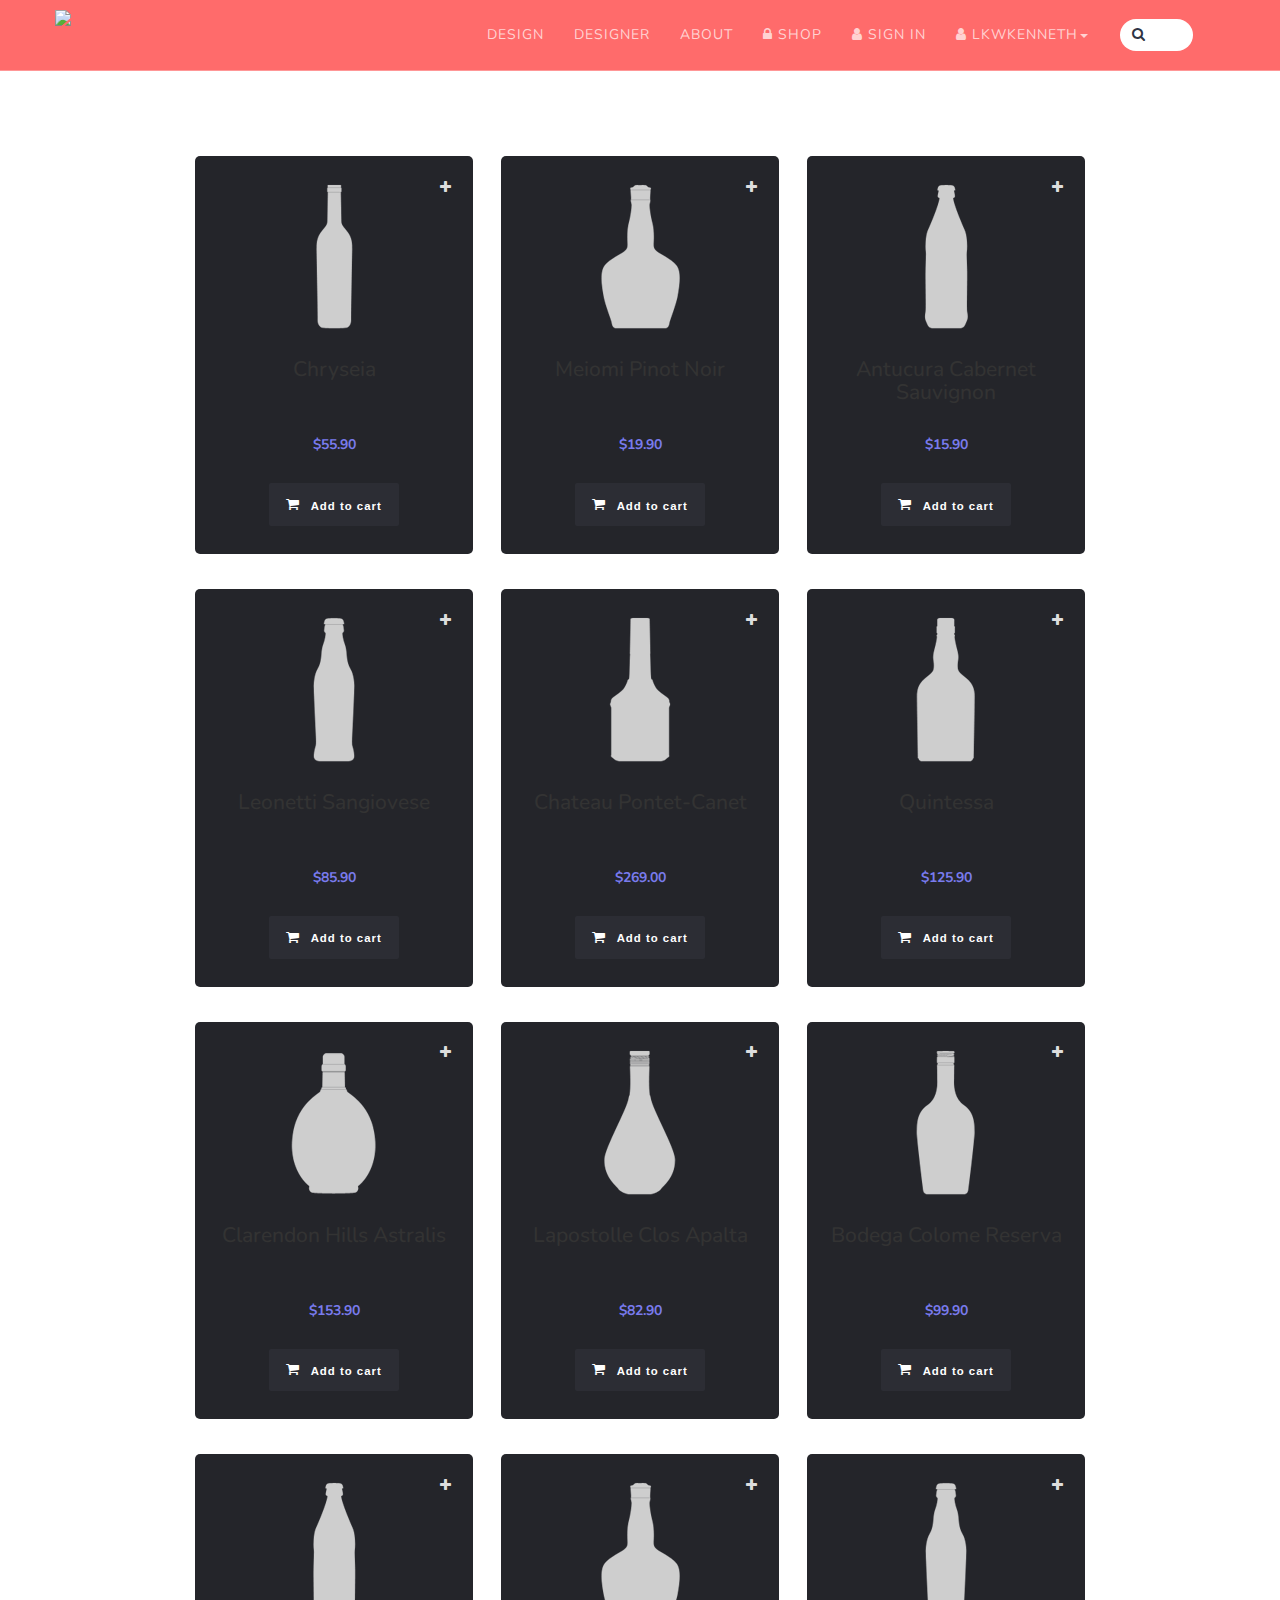
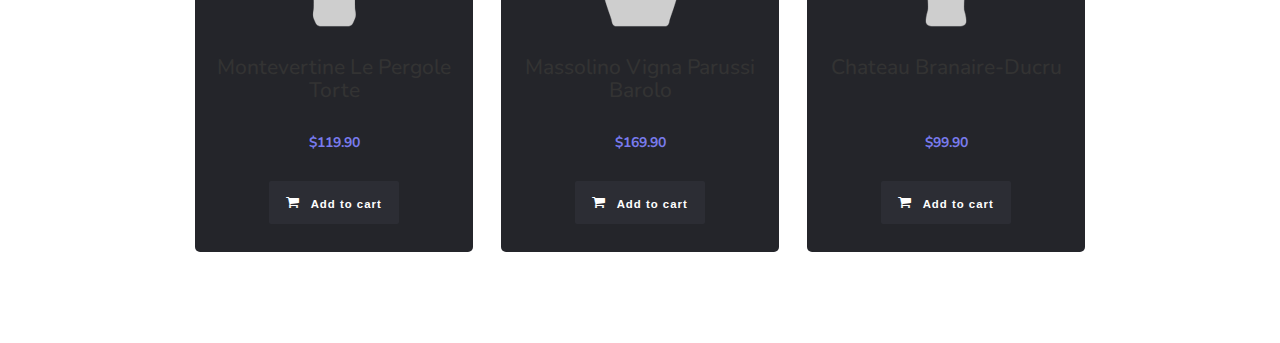
==== index.html @ dc9408ad "new project" ====
<!DOCTYPE html>
<html lang="en" class="no-js">
	<head>
		<meta charset="UTF-8" />
		<meta http-equiv="X-UA-Compatible" content="IE=edge,chrome=1"> 
		<meta name="viewport" content="width=device-width, initial-scale=1.0"> 
		<title>賣野 Myea</title>
		<link rel="stylesheet" type="text/css" href="https://maxcdn.bootstrapcdn.com/bootstrap/3.3.5/css/bootstrap.min.css"/>
		<link rel="stylesheet" href="http://maxcdn.bootstrapcdn.com/font-awesome/4.3.0/css/font-awesome.min.css"/>
		<link href='http://fonts.googleapis.com/css?family=Nunito:400,300,700' rel='stylesheet' type='text/css'>
		<link rel="stylesheet" type="text/css" href="css/component.css"/>
		<link rel="stylesheet" type="text/css" href="css/styles.css"/>
		
		<!-- Modernizr is used for flexbox fallback -->
		<script src="js/modernizr.custom.js"></script>
	</head>
	<body>
		<nav class="navbar navbar-custom navbar-custom-shop navbar-fixed-top top-nav-collapse" role="navigation">
			<div class="container">
				<div class="navbar-header">
					<button type="button" class="navbar-toggle" data-toggle="collapse" data-target=".navbar-main-collapse">
						<i class="fa fa-bars"></i>
					</button>
					<a class="navbar-brand page-scroll logo" href="#page-top">
						<img src="img/banner-logo.png" height="36px">
					</a>
				</div>
				<div class="collapse navbar-collapse navbar-right navbar-main-collapse">
					<ul class="nav navbar-nav">
						<li class="hidden">
							<a href="#page-top"></a>
						</li>
						<li>
							<a class="page-scroll" href="#about">Design</a>
						</li>
						<li>
							<a class="page-scroll" href="#download">Designer</a>
						</li>
						<li>
							<a class="page-scroll" href="#contact">About</a>
						</li>
						<li>
							<a class="page-scroll" href="#contact"><i class="fa fa-lock"></i> Shop</a>
						</li>
						<li>
							<a class="page-scroll" href="#" data-toggle="modal" data-target="#loginForm"><i class="fa fa-user"></i> Sign In</a>
						</li>
						<li class="dropdown">
							<a class="dropdown-toggle custom-dropdown" data-toggle="dropdown" data-hover="dropdown"><i class="fa fa-user"></i> lkwkenneth<span class="caret"></span>
							</a>
							<ul class="dropdown-menu dropdown-menu-custom">
								<li><a href="#"><i class="fa fa-home"></i> Profile</a></li>
								<li><a href="#"><i class="fa fa-upload"></i> Upload</a></li>
							</ul>
						</li>
						<li>
							<div class="search">
								<form role="form">
									<i class="fa fa-search"></i>
									<input type="text" class="search-form" autocomplete="off" placeholder="Search">
								</form>
							</div>
						</li>
					</ul>
				</div>
			</div>
		</nav>
		<!-- Compare basket -->
		<div class="compare-basket">
			<button class="action action--button action--compare"><i class="fa fa-check"></i><span class="action__text">Compare</span></button>
		</div>

		<div class="view container" style="margin-top: 100px;">
			<!-- Product grid -->
			<section class="grid row">
				<!-- Products -->
				<div class="product col-md-3 col-sm-6">
					<div class="product__info">
						<img class="product__image" src="images/1.png" alt="Product 1" />
						<h3 class="product__title">Chryseia</h3>
						<span class="product__year extra highlight">2011</span>
						<span class="product__region extra highlight">Douro</span>
						<span class="product__varietal extra highlight">Touriga Nacional</span>
						<span class="product__alcohol extra highlight">13%</span>
						<span class="product__price highlight">$55.90</span>
						<button class="action action--button action--buy"><i class="fa fa-shopping-cart"></i><span class="action__text">Add to cart</span></button>
					</div>
					<label class="action action--compare-add"><input class="check-hidden" type="checkbox" /><i class="fa fa-plus"></i><i class="fa fa-check"></i><span class="action__text action__text--invisible">Add to compare</span></label>
				</div>
				<div class="product col-md-3 col-sm-6">
					<div class="product__info">
						<img class="product__image" src="images/2.png" alt="Product 2" />
						<h3 class="product__title">Meiomi Pinot Noir</h3>
						<span class="product__year extra highlight">2013</span>
						<span class="product__region extra highlight">California</span>
						<span class="product__varietal extra highlight">Pinot Noir</span>
						<span class="product__alcohol extra highlight">12%</span>
						<span class="product__price highlight">$19.90</span>
						<button class="action action--button action--buy"><i class="fa fa-shopping-cart"></i><span class="action__text">Add to cart</span></button>
					</div>
					<label class="action action--compare-add"><input class="check-hidden" type="checkbox" /><i class="fa fa-plus"></i><i class="fa fa-check"></i><span class="action__text action__text--invisible">Add to compare</span></label>
				</div>
				<div class="product col-md-3 col-sm-6">
					<div class="product__info">
						<img class="product__image" src="images/10.png" alt="Product 3" />
						<h3 class="product__title">Antucura Cabernet Sauvignon</h3>
						<span class="product__year extra highlight">2013</span>
						<span class="product__region extra highlight">Argentina</span>
						<span class="product__varietal extra highlight">Cabernet Sauvignon </span>
						<span class="product__alcohol extra highlight">12%</span>
						<span class="product__price highlight">$15.90</span>
						<button class="action action--button action--buy"><i class="fa fa-shopping-cart"></i><span class="action__text">Add to cart</span></button>
					</div>
					<label class="action action--compare-add"><input class="check-hidden" type="checkbox" /><i class="fa fa-plus"></i><i class="fa fa-check"></i><span class="action__text action__text--invisible">Add to compare</span></label>
				</div>
				<div class="product col-md-3 col-sm-6">
					<div class="product__info">
						<img class="product__image" src="images/4.png" alt="Product 4" />
						<h3 class="product__title">Leonetti Sangiovese</h3>
						<span class="product__year extra highlight">2012</span>
						<span class="product__region extra highlight">Washington</span>
						<span class="product__varietal extra highlight">Sangiovese</span>
						<span class="product__alcohol extra highlight">13%</span>
						<span class="product__price highlight">$85.90</span>
						<button class="action action--button action--buy"><i class="fa fa-shopping-cart"></i><span class="action__text">Add to cart</span></button>
					</div>
					<label class="action action--compare-add"><input class="check-hidden" type="checkbox" /><i class="fa fa-plus"></i><i class="fa fa-check"></i><span class="action__text action__text--invisible">Add to compare</span></label>
				</div>
				<div class="product col-md-3 col-sm-6">
					<div class="product__info">
						<img class="product__image" src="images/5.png" alt="Product 5" />
						<h3 class="product__title">Chateau Pontet-Canet</h3>
						<span class="product__year extra highlight">2009</span>
						<span class="product__region extra highlight">Pauillac, Bordeaux</span>
						<span class="product__varietal extra highlight">Bordeaux </span>
						<span class="product__alcohol extra highlight">12%</span>
						<span class="product__price highlight">$269.00</span>
						<button class="action action--button action--buy"><i class="fa fa-shopping-cart"></i><span class="action__text">Add to cart</span></button>
					</div>
					<label class="action action--compare-add"><input class="check-hidden" type="checkbox" /><i class="fa fa-plus"></i><i class="fa fa-check"></i><span class="action__text action__text--invisible">Add to compare</span></label>
				</div>
				<div class="product col-md-3 col-sm-6">
					<div class="product__info">
						<img class="product__image" src="images/6.png" alt="Product 6" />
						<h3 class="product__title">Quintessa</h3>
						<span class="product__year extra highlight">2011</span>
						<span class="product__region extra highlight">California</span>
						<span class="product__varietal extra highlight">Cabernet Sauvignon</span>
						<span class="product__alcohol extra highlight">12%</span>
						<span class="product__price highlight">$125.90</span>
						<button class="action action--button action--buy"><i class="fa fa-shopping-cart"></i><span class="action__text">Add to cart</span></button>
					</div>
					<label class="action action--compare-add"><input class="check-hidden" type="checkbox" /><i class="fa fa-plus"></i><i class="fa fa-check"></i><span class="action__text action__text--invisible">Add to compare</span></label>
				</div>
				<div class="product col-md-3 col-sm-6">
					<div class="product__info">
						<img class="product__image" src="images/7.png" alt="Product 7" />
						<h3 class="product__title">Clarendon Hills Astralis</h3>
						<span class="product__year extra highlight">2006</span>
						<span class="product__region extra highlight">McLaren Vale</span>
						<span class="product__varietal extra highlight">Syrah, Shiraz</span>
						<span class="product__alcohol extra highlight">12%</span>
						<span class="product__price highlight">$153.90</span>
						<button class="action action--button action--buy"><i class="fa fa-shopping-cart"></i><span class="action__text">Add to cart</span></button>
					</div>
					<label class="action action--compare-add"><input class="check-hidden" type="checkbox" /><i class="fa fa-plus"></i><i class="fa fa-check"></i><span class="action__text action__text--invisible">Add to compare</span></label>
				</div>
				<div class="product col-md-3 col-sm-6">
					<div class="product__info">
						<img class="product__image" src="images/8.png" alt="Product 8" />
						<h3 class="product__title">Lapostolle Clos Apalta</h3>
						<span class="product__year extra highlight">2010</span>
						<span class="product__region extra highlight">Chile</span>
						<span class="product__varietal extra highlight">Bordeaux</span>
						<span class="product__alcohol extra highlight">12%</span>
						<span class="product__price highlight">$82.90</span>
						<button class="action action--button action--buy"><i class="fa fa-shopping-cart"></i><span class="action__text">Add to cart</span></button>
					</div>
					<label class="action action--compare-add"><input class="check-hidden" type="checkbox" /><i class="fa fa-plus"></i><i class="fa fa-check"></i><span class="action__text action__text--invisible">Add to compare</span></label>
				</div>
				<div class="product col-md-3 col-sm-6">
					<div class="product__info">
						<img class="product__image" src="images/9.png" alt="Product 9" />
						<h3 class="product__title">Bodega Colome Reserva</h3>
						<span class="product__year extra highlight">2009</span>
						<span class="product__region extra highlight">Argentina</span>
						<span class="product__varietal extra highlight">Malbec</span>
						<span class="product__alcohol extra highlight">13%</span>
						<span class="product__price highlight">$99.90</span>
						<button class="action action--button action--buy"><i class="fa fa-shopping-cart"></i><span class="action__text">Add to cart</span></button>
					</div>
					<label class="action action--compare-add"><input class="check-hidden" type="checkbox" /><i class="fa fa-plus"></i><i class="fa fa-check"></i><span class="action__text action__text--invisible">Add to compare</span></label>
				</div>
				<div class="product col-md-3 col-sm-6">
					<div class="product__info">
						<img class="product__image" src="images/10.png" alt="Product 10" />
						<h3 class="product__title">Montevertine Le Pergole Torte</h3>
						<span class="product__year extra highlight">2011</span>
						<span class="product__region extra highlight">Tuscany</span>
						<span class="product__varietal extra highlight">Sangiovese </span>
						<span class="product__alcohol extra highlight">12%</span>
						<span class="product__price highlight">$119.90</span>
						<button class="action action--button action--buy"><i class="fa fa-shopping-cart"></i><span class="action__text">Add to cart</span></button>
					</div>
					<label class="action action--compare-add"><input class="check-hidden" type="checkbox" /><i class="fa fa-plus"></i><i class="fa fa-check"></i><span class="action__text action__text--invisible">Add to compare</span></label>
				</div>
				<div class="product col-md-3 col-sm-6">
					<div class="product__info">
						<img class="product__image" src="images/2.png" alt="Product 11" />
						<h3 class="product__title">Massolino Vigna Parussi Barolo</h3>
						<span class="product__year extra highlight">2009</span>
						<span class="product__region extra highlight">Piedmont</span>
						<span class="product__varietal extra highlight">Nebbiolo</span>
						<span class="product__alcohol extra highlight">12%</span>
						<span class="product__price highlight">$169.90</span>
						<button class="action action--button action--buy"><i class="fa fa-shopping-cart"></i><span class="action__text">Add to cart</span></button>
					</div>
					<label class="action action--compare-add"><input class="check-hidden" type="checkbox" /><i class="fa fa-plus"></i><i class="fa fa-check"></i><span class="action__text action__text--invisible">Add to compare</span></label>
				</div>
				<div class="product col-md-3 col-sm-6">
					<div class="product__info">
						<img class="product__image" src="images/4.png" alt="Product 12" />
						<h3 class="product__title">Chateau Branaire-Ducru</h3>
						<span class="product__year extra highlight">2009</span>
						<span class="product__region extra highlight">St-Julien, Bordeaux</span>
						<span class="product__varietal extra highlight">Bordeaux</span>
						<span class="product__alcohol extra highlight">13%</span>
						<span class="product__price highlight">$99.90</span>
						<button class="action action--button action--buy"><i class="fa fa-shopping-cart"></i><span class="action__text">Add to cart</span></button>
					</div>
					<label class="action action--compare-add"><input class="check-hidden" type="checkbox" /><i class="fa fa-plus"></i><i class="fa fa-check"></i><span class="action__text action__text--invisible">Add to compare</span></label>
				</div>
			</section>
		</div>
		<!-- product compare wrapper -->
		<section class="compare">
			<button class="action action--close"><i class="fa fa-remove"></i><span class="action__text action__text--invisible">Close comparison overlay</span></button>
		</section>



		<script src="https://code.jquery.com/jquery-1.11.3.min.js"></script>
		<script src="https://maxcdn.bootstrapcdn.com/bootstrap/3.3.5/js/bootstrap.min.js"></script>
		<script src="js/classie.js"></script>
		<script src="js/main.js"></script>
	</body>
</html>
---- css/component.css ----
.view {
	-webkit-transition: -webkit-transform 0.4s ease-in-out;
	transition: transform 0.4s ease-in-out;
}

.view--compare {
	-webkit-transform: scale3d(0.9,0.9,1);
	transform: scale3d(0.9,0.9,1);
}

/* product grid */
.grid {
	margin: 0 auto;
	padding: 4em 1em;
	max-width: 1200px;
	text-align: center;
	overflow: hidden;
	-webkit-touch-callout: none;
	-webkit-user-select: none;
	-khtml-user-select: none;
	-moz-user-select: none;
	-ms-user-select: none;
	user-select: none;
}

/* if flexbox is supported, let's use it to lay out the products */
.flexbox .grid {
	display: -ms-flexbox;
	display: -webkit-flex;
	display: flex;
	-webkit-flex-direction: row;
	-ms-flex-direction: row;
	flex-direction: row;
	-webkit-flex-wrap: wrap;
	-ms-flex-wrap: wrap;
	flex-wrap: wrap;
	-webkit-justify-content: center;
	-ms-flex-pack: center;
	justify-content: center;
	-webkit-align-content: stretch;
	-ms-flex-line-pack: stretch;
	align-content: stretch;
	-webkit-align-items: flex-start;
	-ms-flex-align: start;
	align-items: flex-start;
}

/* product */
.product {
	position: relative;
	display: inline-block;
	vertical-align: top;
	/*min-width: 16em;*/
	margin: 0 1em 2.5em;
	padding: 1.5em 1.5em 2em;
	background: #24252A;
	border-radius: 5px;
}

.product--selected {
	box-shadow: 0 0 0 2px #5C5EDC;
}

.flexbox .product {
	display: block;
/*	-webkit-flex: 0 0 16em;
	-ms-flex: 0 0 16em;
	flex: 0 0 16em;*/
}

/* product info */
.product__info > span {
	display: block;
	padding: 1em 0;
}

/* since we'll be using the product info inside of the comparison, we'll hide the extra info for the grid view */
.grid .extra {
	display: none;
}

.product__image {
	display: block;
	margin: 0 auto;
	max-width: 100%;
	-webkit-transform-origin: 50% 100%;
	transform-origin: 50% 100%;
}

.product:hover .product__image {
	-webkit-animation: swing 0.6s forwards;	
	animation: swing 0.6s forwards;	
}

/* https://daneden.github.io/animate.css/ */
@-webkit-keyframes swing {
	25% {
		-webkit-transform: rotate3d(0, 0, 1, 6deg);
		transform: rotate3d(0, 0, 1, 6deg);
	}

	50% {
		-webkit-transform: rotate3d(0, 0, 1, -4deg);
		transform: rotate3d(0, 0, 1, -4deg);
	}

	75% {
		-webkit-transform: rotate3d(0, 0, 1, 2deg);
		transform: rotate3d(0, 0, 1, 2deg);
	}

	100% {
		-webkit-transform: rotate3d(0, 0, 1, 0deg);
		transform: rotate3d(0, 0, 1, 0deg);
	}
}

@keyframes swing {
  25% {
		-webkit-transform: rotate3d(0, 0, 1, 6deg);
		transform: rotate3d(0, 0, 1, 6deg);
	}

	50% {
		-webkit-transform: rotate3d(0, 0, 1, -4deg);
		transform: rotate3d(0, 0, 1, -4deg);
	}

	75% {
		-webkit-transform: rotate3d(0, 0, 1, 2deg);
		transform: rotate3d(0, 0, 1, 2deg);
	}

	100% {
		-webkit-transform: rotate3d(0, 0, 1, 0deg);
		transform: rotate3d(0, 0, 1, 0deg);
	}
}

.product__title {
	font-size: 150%;
	margin: 1em 0 0;
	min-height: 3em;
}

.product__price {
	font-weight: bold;
	color: #797BED;
}

.action {
	display: inline-block;
	font-size: 1em;
	white-space: nowrap;
	padding: 0.85em 1.25em;
	cursor: pointer;
	border: none;
	background: transparent;
	text-align: center;
}

.action:focus {
	outline: none;
}

.action--button {
	background: #2C2D34;
	color: #fff;
	border-radius: 2px;
	-webkit-transition: background 0.2s;
	transition: background 0.2s;
}

.action--button:hover {
	background: #5C5EDC;
}

.action__text {
	font-family: 'Raleway', 'Helvetica Neue', Helvetica, Arial, sans-serif;
	font-weight: bold;
	letter-spacing: 1px;
	font-size: .813em;
	vertical-align: middle;
	display: inline-block;
}

.action__text--invisible {
	position: absolute;
	top: 100%;
	opacity: 0;
	pointer-events: none;
}

.action--button i + span {
	margin-left: 1em;
}

.flexbox .action--buy {
	-webkit-align-self: center;
	-ms-flex-item-align: center;
	align-self: center;
	margin-top: 1em;
	-webkit-flex: none;
	-ms-flex: none;
	flex: none;
}

.action--close {
	position: absolute;
	overflow: hidden;
	top: 0;
	right: 0;
	font-size: 1.5em;
	color: #ddd;
	pointer-events: none;
	opacity: 0;
	-webkit-transition: opacity 0.3s, background 0.2s;
	transition: opacity 0.3s, background 0.2s;
}

.view--compare + .compare .action--close {
	pointer-events: auto;
	opacity: 1;
	-webkit-transition-delay: 0.4s, 0s;
	transition-delay: 0.4s, 0s;
}

.action--close:hover,
.action--close:focus {
	color: #797BED;
}

.action--compare {
	margin: 0 0 0 4px;
	opacity: 0;
	pointer-events: none;
	cursor: default;
	background-color: #34363D;
	color: #565B6C;
	-webkit-transition: opacity 0.3s;
	transition: opacity 0.3s;
}

.compare-basket--active .action--compare {
	opacity: 1;
}

.compare-basket--active .action--compare:nth-child(3),
.compare-basket--active .action--compare:nth-child(4) {
	background-color: #494BC7;
	color: #fff;
	pointer-events: auto;
	cursor: pointer;
}

.action--remove {
	position: absolute;
	overflow: hidden;
	color: #ddd;
	top: 0px;
	right: 2px;
	padding: 0;
	font-size: 0.65em;
}

.action--compare-add {
	color: #ddd;
	position: absolute;
	top: 10px;
	right: 5px;
}

.action--compare-add:hover .action__text--invisible {
	opacity: 1;
	top: 35px;
	right: 10px;
	color: #ddd;
	font-size: 75%;
	letter-spacing: 0;
	background: #2F3035;
	border-radius: 2px;
	padding: 3px 5px;
}

.action--remove:hover,
.action--compare-add:hover {
	color: #5C5EDC;
}

.action--compare-add .fa-check,
.action--compare-add input[type=checkbox]:checked ~ .fa-plus {
	display: none;
}

.action--compare-add input[type=checkbox]:checked ~ .fa-check {
	display: block;
	color: #5C5EDC;
}

.check-hidden {
	position: absolute;
	opacity: 0;
}

.compare-basket {
	width: 100%;
	padding: 0.75em;
	text-align: right;
	position: fixed;
	top: 0;
	left: 0;
	background: #212227;
	z-index: 1000;
	-webkit-touch-callout: none;
	-webkit-user-select: none;
	-khtml-user-select: none;
	-moz-user-select: none;
	-ms-user-select: none;
	user-select: none;
	-webkit-transform: translate3d(0,-100%,0);
	transform: translate3d(0,-100%,0);
	-webkit-transition: -webkit-transform 0.3s cubic-bezier(0.2,1,0.3,1);
	transition: transform 0.3s cubic-bezier(0.2,1,0.3,1);
}

.compare-basket--active {
	-webkit-transform: translate3d(0,100%,0);
	transform: translate3d(0,100%,0);
}

.flexbox .compare-basket {
	display: -webkit-flex;
	display: -ms-flex;
	display: flex;
	-webkit-justify-content: flex-end;
	-ms-flex-pack: end;
	justify-content: flex-end;
}

.product-icon {
	display: inline-block;
	vertical-align: middle;
	background: #42444F;
	width: 50px;
	height: 50px;
	padding: 5px;
	margin: 0 3px;
	border-radius: 2px;
	position: relative;
}

.product-icon::after {
	content: '';
	position: absolute;
	width: 100%;
	height: 100%;
	top: 0;
	left: 0;
	border-radius: 4px;
	z-index: -1;
	box-shadow: -56px 0 #2C2D34;
}

.compare-basket--full .product-icon::after {
	display: none;
}

.flexbox .product-icon {
	display: block;
}

/* comparison overlay */
.compare {
	position: fixed;
	z-index: 100;
	width: 100%;
	height: 0;
	overflow: hidden;
	top: 0;
	left: 0;
	z-index: 1001;
	-webkit-transition: height 0s 0.4s;
	transition: height 0s 0.4s;
}

.flexbox .compare {
	display: -webkit-flex;
	display: -ms-flex;
	display: flex;
}

.view--compare + .compare {
	pointer-events: auto;
	height: 100%;
	-webkit-transition: none;
	transition: none;
}

.compare::before {
	content: '';
	position: absolute;
	width: 100%;
	height: 100%;
	top: 0;
	left: 0;
	background: rgba(0,0,0,0.5);
	opacity: 0;
	-webkit-transition: opacity 0.4s;
	transition: opacity 0.4s;
}

.view--compare + .compare::before {
	opacity: 1;
}

.compare__item {
	height: 100%;
	width: 50%;
	background: #24252A;
	text-align: center;
	cursor: default;
	padding: 2em 0;
	-webkit-transition: -webkit-transform 0.4s ease-in-out;
	transition: transform 0.4s ease-in-out;
}

.no-flexbox .compare__item {
	display: inline-block;
	width: 50%;
}

.compare__item:nth-of-type(2) {
	background: #212227;
}

.compare__item .product__title {
	margin: 1em 0;
	min-height: 0;
}

.compare__item .product__price {
	color: #CECECE;
}

.compare__item span[class^="product__"] {
	display: block;
	padding: 0.85em 0;
	-webkit-transition: background-color 0.3s;
	transition: background-color 0.3s;
}

.compare__item span[class^="product__"].hover {
	background: #000;
}

/* three items */
.compare__item:first-of-type:nth-last-of-type(3),
.compare__item:first-of-type:nth-last-of-type(3) ~ .compare__item {
    width: 33.3333%;
}

.flexbox .compare__item {
	-webkit-flex: auto;
	-ms-flex: auto;
	flex: auto;
}

.compare__item:nth-child(odd) {
	-webkit-transform: translate3d(0,-100vh,0);
	transform: translate3d(0,-100vh,0);
}

.compare__item:nth-child(even) {
	-webkit-transform: translate3d(0,100vh,0);
	transform: translate3d(0,100vh,0);
}

.view--compare + .compare .compare__item:nth-child(odd),
.view--compare + .compare .compare__item:nth-child(even) {
	-webkit-transform: translate3d(0,0,0);
	transform: translate3d(0,0,0);
}

.compare__effect {
	width: 100%;
	height: 100%;
	opacity: 0;
	-webkit-transition: -webkit-transform 1s cubic-bezier(0.2, 1, 0.3, 1), opacity 1s cubic-bezier(0.2, 1, 0.3, 1);
	transition: transform 1s cubic-bezier(0.2, 1, 0.3, 1), opacity 1s cubic-bezier(0.2, 1, 0.3, 1);
}

.compare__item:nth-child(odd) .compare__effect {
	-webkit-transform: translate3d(0,-250px,0);
	transform: translate3d(0,-250px,0);
}

.compare__item:nth-child(even) .compare__effect {
	-webkit-transform: translate3d(0,250px,0);
	transform: translate3d(0,250px,0);
}

.view--compare + .compare .compare__item:nth-child(odd) .compare__effect,
.view--compare + .compare .compare__item:nth-child(even) .compare__effect {
	opacity: 1;
	-webkit-transform: translate3d(0,0,0);
	transform: translate3d(0,0,0);
	-webkit-transition-delay: 0.3s;
	transition-delay: 0.3s;
}

@media screen and (min-width: 59.688em) {
	.flexbox .compare__effect {
		display: -webkit-flex;
		display: -ms-flex;
		display: flex;
		-webkit-flex-direction: column;
		-ms-flex-direction: column;
		flex-direction: column;
		-webkit-justify-content: space-between;
		-ms-flex-pack: justify;
		justify-content: space-between;
	}

	.flexbox .compare__item .product__image {
		-webkit-align-self: center;
		-ms-flex-align: center;
		align-self: center;
		-webkit-flex: none;
		-ms-flex: none;
		flex: none;
	}
}

@media screen and (max-width: 59.688em) {
	.grid {
		padding: 2em 0.5em;
		font-size: 65%;
	}

	.product {
		margin: 0 0.5em 1em;
		min-width: 13em;
	}

	.product__title {
		font-size: 115%;
	}

	.flexbox .product {
		-webkit-flex: 0 0 13em;
		-ms-flex: 0 0 13em;
		flex: 0 0 13em;
	}

	.flexbox .compare {
		-webkit-flex-direction: column;
		-ms-flex-direction: column;
		flex-direction: column;
	}

	.no-flexbox .compare__item,
	.compare__item,
	.compare__item:first-of-type:nth-last-of-type(3),
	.compare__item:first-of-type:nth-last-of-type(3) ~ .compare__item {
		width: 100%;
	}

	.compare__item {
		text-align: left;
		padding: 1.5em;
		font-size: 90%;
	}

	.compare__item .product__image {
		height: 40px;
		float: left;
	}

	.compare__item .product__title {
		margin: 0 40px 0 43px;
		font-size: 0.85em;
		display: block;
	}

	.compare__item .product__year { border-bottom: 2px solid #2E294E; }
	.compare__item .product__region { border-bottom: 2px solid #6D6FD2; }
	.compare__item .product__varietal { border-bottom: 2px solid #4B5267; }
	.compare__item .product__alcohol { border-bottom: 2px solid #3C3474; }

	.action--close {
		padding: 0.5em 0.75em;
	}

	.compare__item .action--buy {
		margin: 0;
		display: block;
	}

	.compare__item span[class^="product__"] {
		display: inline-block;
		padding: 0.25em;
		margin: 0 0 0.5em 0;
		font-size: 0.85em;
	}

	.compare__item:nth-child(odd) {
		-webkit-transform: translate3d(-100%,0,0);
		transform: translate3d(-100%,0,0);
	}

	.compare__item:nth-child(even) {
		-webkit-transform: translate3d(100%,0,0);
		transform: translate3d(100%,0,0);
	}

	.compare__item:nth-child(odd) .compare__effect {
		-webkit-transform: translate3d(-250px,0,0);
		transform: translate3d(-250px,0,0);
	}

	.compare__item:nth-child(even) .compare__effect {
		-webkit-transform: translate3d(250px,0,0);
		transform: translate3d(250px,0,0);
	}
}
---- css/styles.css ----
/* ! normalize.css v1.0.0 | MIT License | git.io/normalize */

/* ==========================================================================
HTML5 display definitions
========================================================================== */

/*
* Corrects `block` display not defined in IE 6/7/8/9 and Firefox 3.
*/

article, aside, details, figcaption, figure, footer, header, hgroup, nav, section, summary {
    display: block
}

/*
* Corrects `inline-block` display not defined in IE 6/7/8/9 and Firefox 3.
*/
audio, canvas, video {
    display: inline-block;
    *display: inline;
    *zoom: 1;
}

/*
* Prevents modern browsers from displaying `audio` without controls.
* Remove excess height in iOS 5 devices.
*/
audio:not([controls]) {
    display: none;
    height: 0;
}

/*
* Addresses styling for `hidden` attribute not present in IE 7/8/9, Firefox 3, * and Safari 4.
* Known issue:no IE 6 support.
*/
[hidden] {
    display: none
}

/* ==========================================================================
Base
========================================================================== */
/*
* 1. Corrects text resizing oddly in IE 6/7 when body `font-size` is set using
*    `em` units.
* 2. Prevents iOS text size adjust after orientation change, without disabling
*    user zoom.
*/

html {
    font-size: 100%; /* 1 */
    -webkit-text-size-adjust: 100%; /* 2 */
    -ms-text-size-adjust: 100%; /* 2 */
}

/*
* Addresses `font-family` inconsistency between `textarea` and other form
* elements.
*/
html, button, input, select, textarea {
    font-family: sans-serif;
    font-family: 'Nunito', sans-serif;
}
html, body {
    /*overflow-x: hidden;*/
    width: 100%;
}

/*
* Addresses margins handled incorrectly in IE 6/7.
*/
body {
    margin: 0;
    font-family: 'Nunito', sans-serif;
}

/*
* Font Smoothing
*/
html, html a {
    text-shadow: 1px 1px 1px rgba(0, 0, 0, 0.004);
    -webkit-font-smoothing: antialiased;
}

/* ==========================================================================
Links
========================================================================== */
/*
* Addresses `outline` inconsistency between Chrome and other browsers.
*/

a:focus {
    outline: thin dotted;
    text-decoration: none;
}

/*
* Improves readability when focused and also mouse hovered in all browsers.
*/
a:active, a:hover {
    outline: 0;
    text-decoration: none;
}

/* ==========================================================================
Typography
========================================================================== */
/*
* Addresses font sizes and margins set differently in IE 6/7.
* Addresses font sizes within `section` and `article` in Firefox 4+, Safari 5, * and Chrome.
*/

h1 {
    margin: 0.67em 0;
    font-size: 2em;
}
h2 {
    margin: 0.83em 0;
    font-size: 1.5em;
}
h3 {
    margin: 1em 0;
    font-size: 1.17em;
}
h4 {
    margin: 1.33em 0;
    font-size: 1em;
}
h5 {
    margin: 1.67em 0;
    font-size: 0.83em;
}
h6 {
    margin: 2.33em 0;
    font-size: 0.75em;
}

/*
* Addresses styling not present in IE 7/8/9, Safari 5, and Chrome.
*/
abbr[title] {
    border-bottom: 1px dotted
}

/*
* Addresses style set to `bolder` in Firefox 3+, Safari 4/5, and Chrome.
*/
b, strong {
    font-weight: bold
}
blockquote {
    margin: 0px
}

/*
* Addresses styling not present in Safari 5 and Chrome.
*/
dfn {
    font-style: italic
}

/*
* Addresses styling not present in IE 6/7/8/9.
*/
mark {
    background: #ff0;
    color: #000;
}

/*
* Addresses margins set differently in IE 6/7.
*/
p, pre {
    margin: 1em 0
}

/*
* Corrects font family set oddly in IE 6, Safari 4/5, and Chrome.
*/
code, kbd, pre, samp {
    font-size: 1em;
    font-family: monospace, serif;
    _font-family: 'courier new', monospace;
}

/*
* Improves readability of pre-formatted text in all browsers.
*/
pre {
    white-space: pre;
    white-space: pre-wrap;
    word-wrap: break-word;
}

/*
* Addresses CSS quotes not supported in IE 6/7.
*/
q {
    quotes: none
}

/*
* Addresses `quotes` property not supported in Safari 4.
*/
q:before, q:after {
    content: '';
    content: none;
}
small {
    font-size: 75%
}

/*
* Prevents `sub` and `sup` affecting `line-height` in all browsers.
*/
sub, sup {
    position: relative;
    vertical-align: baseline;
    font-size: 75%;
    line-height: 0;
}
sup {
    top: -0.5em
}
sub {
    bottom: -0.25em
}

/* ==========================================================================
Lists
========================================================================== */
/*
* Addresses margins set differently in IE 6/7.
*/

dl, menu, ol, ul {
    margin: 1em 0
}
dd {
    margin: 0 0 0 40px
}

/*
* Addresses paddings set differently in IE 6/7.
*/
menu, ol, ul {
    padding: 0
}

/*
* Corrects list images handled incorrectly in IE 7.
*/
nav ul, nav ol {
    list-style: none;
    list-style-image: none;
}

/* ==========================================================================
Embedded content
========================================================================== */
/*
* 1. Removes border when inside `a` element in IE 6/7/8/9 and Firefox 3.
* 2. Improves image quality when scaled in IE 7.
*/

img {
    border: 0; /* 1 */
    -ms-interpolation-mode: bicubic; /* 2 */
}

/*
* Corrects overflow displayed oddly in IE 9.
*/
svg:not(:root) {
    overflow: hidden
}

/* ==========================================================================
Figures
========================================================================== */
/*
* Addresses margin not present in IE 6/7/8/9, Safari 5, and Opera 11.
*/

figure {
    margin: 0
}

/* ==========================================================================
Forms
========================================================================== */
/*
* Corrects margin displayed oddly in IE 6/7.
*/

form {
    margin: 0
}

/*
* Define consistent border, margin, and padding.
*/
fieldset {
    margin: 0 2px;
    padding: 0.35em 0.625em 0.75em;
    border: 1px solid #c0c0c0;
}

/*
* 1. Corrects color not being inherited in IE 6/7/8/9.
* 2. Corrects text not wrapping in Firefox 3.
* 3. Corrects alignment displayed oddly in IE 6/7.
*/
legend {
    padding: 0;
    border: 0; /* 1 */
    white-space: normal; /* 2 */
    *margin-left: -7px; /* 3 */
}

/*
* 1. Corrects font size not being inherited in all browsers.
* 2. Addresses margins set differently in IE 6/7, Firefox 3+, Safari 5, *    and Chrome.
* 3. Improves appearance and consistency in all browsers.
*/
button, input, select, textarea {
    margin: 0; /* 2 */
    vertical-align: baseline; /* 3 */
    font-size: 100%; /* 1 */
    *vertical-align: middle; /* 3 */
}

/*
* Addresses Firefox 3+ setting `line-height` on `input` using ` !important` in
* the UA stylesheet.
*/
button, input {
    line-height: normal
}

/*
* 1. Avoid the WebKit bug in Android 4.0.* where (2) destroys native `audio`
*    and `video` controls.
* 2. Corrects inability to style clickable `input` types in iOS.
* 3. Improves usability and consistency of cursor style between image-type
*    `input` and others.
* 4. Removes inner spacing in IE 7 without affecting normal text inputs.
*    Known issue:inner spacing remains in IE 6.
*/
button, html input[type="button"], /* 1 */
input[type="reset"], input[type="submit"] {
    cursor: pointer; /* 3 */
    -webkit-appearance: button; /* 2 */
    *overflow: visible; /* 4 */
}

/*
* Re-set default cursor for disabled elements.
*/
button[disabled], input[disabled] {
    cursor: default
}

/*
* 1. Addresses box sizing set to content-box in IE 8/9.
* 2. Removes excess padding in IE 8/9.
* 3. Removes excess padding in IE 7.
*    Known issue:excess padding remains in IE 6.
*/
input[type="checkbox"], input[type="radio"] {
    box-sizing: border-box; /* 1 */
    padding: 0; /* 2 */
    *height: 13px; /* 3 */
    *width: 13px; /* 3 */
}

/*
* 1. Addresses `appearance` set to `searchfield` in Safari 5 and Chrome.
* 2. Addresses `box-sizing` set to `border-box` in Safari 5 and Chrome
*    (include `-moz` to future-proof).
*/
input[type="search"] {
    /* 2 */
    box-sizing: content-box;
    -webkit-appearance: textfield; /* 1 */
    nowhitespace: afterproperty;
}

/*
* Removes inner padding and search cancel button in Safari 5 and Chrome
* on OS X.
*/
input[type="search"]::-webkit-search-cancel-button, input[type="search"]::-webkit-search-decoration {
    -webkit-appearance: none
}

/*
* Removes inner padding and border in Firefox 3+.
*/
button::-moz-focus-inner, input::-moz-focus-inner {
    padding: 0;
    border: 0;
}

/*
* 1. Removes default vertical scrollbar in IE 6/7/8/9.
* 2. Improves readability and alignment in all browsers.
*/
textarea {
    overflow: auto; /* 1 */
    vertical-align: top; /* 2 */
}

/* ==========================================================================
Tables
========================================================================== */
/*
* Remove most spacing between table cells.
*/

table {
    border-spacing: 0;
    border-collapse: collapse;
}

/* ==========================================================================
Global Styles
========================================================================== */
.group:after {
    content: "";
    display: table;
    clear: both;
}
a {
    -webkit-transition-timing-function: ease-in-out;
    transition-timing-function: ease-in-out;
    -webkit-transition-duration: 300ms;
    transition-duration: 300ms;
    -webkit-transition-property: color, border-color, background-color;
    transition-property: color, border-color, background-color;
}
.nopadding {
    margin: 0 !important;
    padding: 0 !important;
}
p {
    font-size: 14px;
    line-height: 25px;
}
a {
    color: #73d0da
}
a:hover, a:focus {
    color: #73d0da;
    text-decoration: none;
}
.texture-overlay {
    position: absolute;
    top: 0px;
    left: 0px;
    width: 100%;
    height: 100%;
    background-image: url(../img/grid.png);
}
/* ==========================================================================
Inner-page hero
========================================================================== */
.inner-hero {
    position: relative;
    padding: 60px 0 60px 0;
    min-height: 800px;
    background: rgb(40, 70, 102) url("../img/inner.png") no-repeat center center;
    background-size: cover;
    color: #fff;
}
.inner-hero h1 {
    margin: 200px 0 45px 0;
    font-weight: 300;
    font-size: 45px;
}
.inner-hero h1 span {
    display: inline-block;
    color: #a1a9b0;
}
#home {
    width: 100%;
    height: 100%;
}
.inner-hero {
    width: 100%;
    height: 60%;
}

/* ==========================================================================
Hero
========================================================================== */
.hero {
    position: relative;
    padding: 60px 0 60px 0;
    min-height: 800px;
    background: rgb(40, 70, 102) no-repeat center center;
    background-size: cover;
    color: #fff;
}
.hero h1 {
    margin: 200px 0 45px 0;
    font-weight: 300;
    font-size: 45px;
}
.hero h1 span {
    display: inline-block;
    color: #a1a9b0;
}
#home {
    width: 100%;
    height: 100%;
}
.hero {
    width: 100%;
    height: 100%;
}
header i {
    margin-left: 5px
}

/* ==========================================================================
Video
========================================================================== */
section.video i {
    margin-right: 10px;
    color: #323a45;
    vertical-align: middle;
    font-size: 50px;
    -webkit-transition: color 300ms ease-in-out;
    transition: color 300ms ease-in-out;
}
section.video h1 {
    font-weight: 400;
    font-size: 20px;
}
section.video {
    padding: 60px 0;
    background-color: #f6f7f9;
}
section.video a {
    color: #323a45
}
section.video a:hover, section.video a:focus {
    color: #73d0da;
    text-decoration: none;
}
section.video a:hover i, section.video a:focus i {
    color: #73d0da
}

/* ==========================================================================
Custom Slider Controls (Flickity)
========================================================================== */
.flickity-page-dots .dot {
    width: 13px;
    height: 13px;
    opacity: 1;
    background: transparent;
    border: 2px solid white;
    -webkit-transition: background 0.3s;
    transition: background 0.3s;
}
.flickity-page-dots .dot.is-selected {
    background: white;
}

/* ==========================================================================
Features Slider
========================================================================== */
.features-bg {
    position: relative;
    min-height: 400px;
    background: url('../img/features-intro-01.jpg') no-repeat center center;
    background-size: cover;
}
.features-img {
    width: 100%;
    height: 400px;
    text-align: center;
    line-height: 400px;
}
.features-slider {
    position: relative;
    padding: 11% 100px 10% 100px;
    height: 400px;
    background-color: #3F6184;
}
.features-slider ul {
    margin: 0;
    padding: 0;
    list-style: none;
}
.features-slider ul li {
    width: 100%;
}
.features-slider li h1 {
    margin-bottom: 15px;
    color: #fff;
    font-weight: 400;
    font-size: 22px;
}
.features-slider li p {
    color: #fff;
    font-size: 14px;
}
.features-intro-img {
    position: relative
}
.slides li h1 {
    margin: 0;
    padding: 0;
}
.features-slider .flickity-page-dots {
    text-align: left;
    margin-top: 50px;
    position: static;
}
.features-slider .flickity-page-dots .dot {
    margin: 0 12px 0 0;
}

/* ==========================================================================
Features List
========================================================================== */
.features-list {
    padding: 130px 0
}
.features-list h1 {
    margin: 0 0 10px 0;
    padding: 0;
    color: #24374b;
    font-size: 20px;
}
.features-list p {
    margin-bottom: 20px;
    color: #778899;
}
.feature-content {
    display: inline-block;
    margin-left: 0;
    width: 65%;
}
.feature-icon {
    display: inline-block;
    margin-right: 25px;
    width: 90px;
    height: 90px;
    border: solid 2px #4e9ba3;
    border-radius: 50%;
    vertical-align: top;
    text-align: center;
    font-size: 25px;
    line-height: 90px;
}
.feature-icon i {
    color: #4e9ba3
}

/* ==========================================================================
Blockquote
========================================================================== */
blockquote {
    margin: 40px 0 0;
    padding: 0;
    border: none;
}
blockquote p {
    display: inline-block;
    margin: 0;
    padding: 0;
    width: 70%;
    vertical-align: top;
    font-style: italic;
}
blockquote .avatar {
    display: inline-block;
    margin-right: 20px;
    width: 64px;
    height: 64px;
    vertical-align: middle;
}
blockquote .logo-quote {
    display: inline-block;
    margin: 0 0 0 90px;
}

/* ==========================================================================
Showcase
========================================================================== */
.showcase {
    background: url('../img/showcase-bg-fixed-01.jpg') no-repeat center center fixed;
    background-size: cover;
}
.showcase h1 {
    margin: 0 0 20px 0;
    color: #fff;
    font-weight: 400;
    font-size: 22px;
}
.showcase p {
    margin-bottom: 25px;
    color: #fff;
}
.device {
    position: absolute;
    top: -60px;
    left: 20%;
    min-height: 676px;
    width: 359px;
    background: url('../img/iphone-skeleton.png') no-repeat center center;
}
.device-content {
    position: absolute;
    top: 115px;
    left: 56px;
    width: 247px;
    height: 445px;
    background: rgba(0, 0, 0, 0.3);
}
.device-content img {
    width: 247px;
    height: 445px;
}
.showcase-wrap {
    position: relative;
    padding: 100px 0;
    min-height: 600px;
}
.showcase-slider ul {
    margin: 0;
    padding: 0;
    list-style: none;
}
.showcase-slider .flickity-page-dots {
    bottom: 20px;
}

/* ==========================================================================
Screenshots Intro
========================================================================== */
.screenshots-intro {
    padding: 170px 0 100px 0;
    background-color: #f6f7f9;
}
.screenshots-intro h1 {
    margin-bottom: 20px;
    color: #24374b;
    font-weight: 400;
    font-size: 22px;
}
.screenshots-intro p {
    margin-bottom: 25px;
    color: #778899;
}

/* ==========================================================================
Screenshots
========================================================================== */
.screenshots ul {
    margin: 0;
    padding: 0;
    width: 100%;
}
.screenshots ul li {
    float: left;
    min-height: 100%;
    width: 25%;
    background-color: #000;
    list-style: none;
}
.screenshots figure {
    position: relative;
    overflow: hidden;
}
.screenshots figure img {
    width: 100%;
    height: 100%;
    -webkit-transition: all 300ms ease-in-out;
    transition: all 300ms ease-in-out;
}
.screenshots figure:hover img, .screenshots figure:focus img {
    -webkit-transform: scale(1.1);
    -ms-transform: scale(1.1);
    transform: scale(1.1);
}
.screenshots figcaption {
    position: absolute;
    top: 0;
    left: 0;
    padding: 25% 0;
    width: 100%;
    height: 100%;
    background-color: rgba(63, 97, 132, 0.85);
    text-align: center;
    font-size: 15px;
    opacity: 0;
    -webkit-transition: all 300ms ease-in-out;
    transition: all 300ms ease-in-out;
}
.screenshots figcaption a {
    color: #fff
}
.screenshots figcaption a:hover, .screenshots figcaption a:focus {
    color: #73d0da
}
.screenshots figure:hover figcaption, .screenshots figure:focus figcaption {
    opacity: 1
}
.visible {
    opacity: 1
}
.screenshots figure.cs-hover figcaption {
    opacity: 1
}
.screenshots figcaption i {
    font-size: 35px
}
.screenshots figcaption p {
    margin-bottom: 0;
    text-transform: uppercase;
    font-weight: 400;
}
.screenshots figcaption .caption-content {
    position: absolute;
    top: 50%;
    left: 50%;
    margin-top: -40px;
    margin-left: -100px;
    width: 200px;
    -webkit-transform: translate(0px, 15px);
    -ms-transform: translate(0px, 15px);
    transform: translate(0px, 15px);
    -webkit-transition: all 300ms ease-in-out;
    transition: all 300ms ease-in-out;
}
.screenshots figure:hover figcaption .caption-content, .screenshots figure:focus figcaption .caption-content {
    -webkit-transform: translate(0px, 0px);
    -ms-transform: translate(0px, 0px);
    transform: translate(0px, 0px);
}

/* ==========================================================================
Download Now
========================================================================== */
.download {
    padding: 120px 0;
    background-color: #3f6184;
}
.download h1 {
    margin: 0 0 15px 0;
    color: #fff;
    font-weight: 400;
    font-size: 40px;
}

/* ==========================================================================
Footer
========================================================================== */
footer {
    padding: 100px 0
}
footer p {
    color: #c7cacc;
    font-size: 12px;
}
footer ul {
    margin-top: 30px
}
footer li {
    float: left;
    margin-right: 10%;
    list-style: none;
    text-transform: uppercase;
    font-weight: 400;
}
footer li a {
    color: #3f6184
}
footer li:last-child {
    margin-right: 0
}

/* ==========================================================================
Nav Overlay
========================================================================== */
/* Overlay style */

.overlay {
    position: fixed;
    top: 0;
    left: 0;
    width: 100%;
    height: 100%;
    background: rgba(52, 82, 113, 0.95);
}

/* Menu style */
.overlay nav {
    position: relative;
    top: 50%;
    height: 60%;
    text-align: center;
    font-size: 54px;
    -webkit-transform: translateY(-50%);
    -ms-transform: translateY(-50%);
    transform: translateY(-50%);
}
.overlay ul {
    position: relative;
    display: inline-block;
    margin: 0 auto;
    padding: 0;
    list-style: none;
}
.overlay ul li {
    display: block;
    float: left;
    margin-right: 20px;
}
.overlay ul li:last-child {
    margin-right: 0px
}
.overlay ul li i {
    display: block;
    margin-bottom: 10px;
    font-size: 40px;
}
.overlay ul li a {
    display: block;
    padding: 50px 0;
    min-width: 190px;
    border: 2px solid #fff;
    border-radius: 3px;
    background-color: #345271;
    color: #fff;
    text-transform: uppercase;
    font-weight: 400;
    font-size: 15px;
    -webkit-transition: all 300ms ease-in-out;
    transition: all 300ms ease-in-out;
}
.overlay ul li a:hover, .overlay ul li a:focus {
    border-color: #73d0da;
    color: #73d0da;
}

/* Effects */
.overlay-boxify {
    visibility: hidden;
    opacity: 0;
    -webkit-transition: opacity 0.5s, visibility 0s 0.5s;
    transition: opacity 0.5s, visibility 0s 0.5s;
}
.overlay-boxify.open {
    visibility: visible;
    opacity: 1;
    -webkit-transition: opacity 0.5s;
    transition: opacity 0.5s;
}
.overlay-boxify nav ul li {
    opacity: 0;
    -webkit-transform: translate3d(0, -80px, 0);
    transform: translate3d(0, -80px, 0);
    -webkit-transition: -webkit-transform 0.5s, opacity 0.5s;
    transition: transform 0.5s, opacity 0.5s;
}
.overlay-boxify.open nav ul:first-child li:first-child {
    -webkit-transition-delay: 0.05s;
    transition-delay: 0.05s;
}
.overlay-boxify.open nav ul:first-child li:nth-child(2) {
    -webkit-transition-delay: 0.1s;
    transition-delay: 0.1s;
}
.overlay-boxify.open nav ul:nth-child(2) li:first-child {
    -webkit-transition-delay: 0.15s;
    transition-delay: 0.15s;
}
.overlay-boxify.open nav ul:nth-child(2) li:nth-child(2) {
    -webkit-transition-delay: 0.2s;
    transition-delay: 0.2s;
}
.overlay-boxify.open nav ul li {
    opacity: 1;
    -webkit-transform: translate3d(0, 0, 0);
    transform: translate3d(0, 0, 0);
}

/* ==========================================================================
Waypoints
========================================================================== */
.wp1, .wp2, .wp3, .wp4, .wp5, .wp6 {
    visibility: hidden
}
.bounceInLeft, .bounceInRight, .fadeInUp, .fadeInUpDelay, .fadeInDown, .fadeInUpD, .fadeInLeft, .fadeInRight, .bounceInDown {
    visibility: visible
}
.delay-05s {
    -webkit-animation-delay: 0.5s;
    animation-delay: 0.5s;
}
.delay-1s {
    -webkit-animation-delay: 1s;
    animation-delay: 1s;
}

h1.arrow { font-size: 15px; text-transform: uppercase; color: #353535; letter-spacing: 1px; background: url('../img/h1-bg.png') no-repeat center bottom; padding-bottom: 30px; font-weight: bold; }

.swag { 
    background: url('../img/plants-bg.jpg') no-repeat center center; 
    -webkit-background-size: cover; 
    -moz-background-size: cover; -o-background-size: cover; 
    background-size: cover; 
    background-attachment: fixed; 
    padding: 50px 0; 
}
.swag h1 { 
    color: #fff; font-size: 40px; 
    text-transform: uppercase; 
    letter-spacing: 5px; 
}
.swag h1 span { 
    display: block; 
    font-size: 25px; 
    margin-top: 20px; 
}
/* =========================================================================
Main
========================================================================= */
.uploader {
	float: left;
	text-transform: none;
}
#current_stat a {
	cursor: pointer;
	color: inherit;
}
#current_stat a.indicator.active {
	color: #fff8a5;
}
.indicator {
	margin-right: 5px; 
}
.grid li .img_title {
	position: absolute;
	top: 25px;
	left: 0;
	margin: 0;
	padding: 18px;
	width: 100%;
	background: #2E3444;
	color: #D3EEE2;
	text-align: right;
	text-transform: uppercase;
	letter-spacing: 1px;
	font-weight: 400;
	font-size: 1em;
	line-height: 1.1;
	-webkit-transition: opacity 0.35s, -webkit-transform 0.35s;
	transition: opacity 0.35s, transform 0.35s;
	-webkit-transform: translate3d(-360px,0,0);
	transform: translate3d(-360px,0,0);
}
.grid li.shown:hover .img_title {
	-webkit-transform: translate3d(0,0,0);
	transform: translate3d(0,0,0);
}
.grid li .img_edit {
	position: absolute;
	top: calc(40%);
	left: calc(50% - 62px);
	opacity: 0;
	padding: 14px;
	background: rgba(255,255,255,0);
	text-align: left;
	letter-spacing: 1px;
	font-weight: 400;
	font-size: 1.5em;
	line-height: 1.1;
	-webkit-transition: opacity 0.35s, -webkit-transform 0.35s;
	transition: opacity 0.35s, transform 0.35s;
	-webkit-transform: translate3d(0,-10px,0);
	transform: translate3d(0,-10px,0);
	-webkit-transition: background 0.35s ease-out;
	-moz-transition: background 0.35s ease-out;
	-o-transition: background 0.35s ease-out;
	transition: background 0.35s ease-out;
}
.grid li .img_edit a {
	margin: 0 0.5em;
	color: #2E3444;
}
.grid li.shown:hover .img_edit {
	opacity: 1;	
	background: rgba(255,255,255,0.9);
	-webkit-transform: translate3d(0,0,0) scale3d(1,1,1);
	transform: translate3d(0,0,0) scale3d(1,1,1);
}
.og-grid {
    list-style: none;
    padding: 20px 0;
    margin: 0 auto;
    text-align: center;
    width: 100%;
}
.og-grid li {
    display: inline-block;
/*                  margin: 10px 5px 0 5px;
*/                  vertical-align: top;
    height: 320px;
    width: 360px;
}

@media(max-width: 321px) {
    .og-grid li {
        width: 300px;
    }
}
.og-grid li > a,
.og-grid li > a img {
    border: none;
    outline: none;
    display: block;
    position: relative;
}

.og-grid li.og-expanded > a::after {
    top: 300px;
    border: solid transparent;
    content: " ";
    height: 0;
    width: 0;
    position: absolute;
    pointer-events: none;
    border-bottom-color: #ddd;
    border-width: 15px;
    left: 50%;
    margin: -20px 0 0 -15px;
}

.og-expander {
    position: absolute;
    background: #ddd;
    top: auto;
    left: 0;
    width: 100%;
    margin-top: 10px;
    text-align: left;
    height: 0;
    overflow: hidden;
}

.og-expander-inner {
    padding: 50px 30px;
    height: 100%;
    position: absolute;
    top: 0px;
    left: 0px;
    width: 100%;
}

.og-close {
    position: absolute;
    width: 40px;
    height: 40px;
    top: 20px;
    right: 20px;
    cursor: pointer;
}

.og-close::before,
.og-close::after {
    content: '';
    position: absolute;
    width: 100%;
    top: 50%;
    height: 1px;
    background: #888;
    -webkit-transform: rotate(45deg);
    -moz-transform: rotate(45deg);
    transform: rotate(45deg);
}

.og-close::after {
    -webkit-transform: rotate(-45deg);
    -moz-transform: rotate(-45deg);
    transform: rotate(-45deg);
}

.og-close:hover::before,
.og-close:hover::after {
    background: #333;
}

.og-fullimg,
.og-details {
    width: 50%;
    float: left;
    height: 100%;
    overflow: hidden;
    position: relative;
}

.og-details {
    padding: 0 40px 0 20px;
}

.og-fullimg {
    text-align: center;
}

.og-fullimg img {
    border-radius: 50%;
    margin: 2em auto;
    display: inline-block;
    width: 300px;
    height: 300px;
}

.og-details h3 {
    font-weight: 300;
    font-size: 52px;
    padding: 40px 0 10px;
    margin-bottom: 10px;
}

.og-details p {
    font-weight: 400;
    font-size: 16px;
    line-height: 22px;
    color: #2F2F2F;
}

.og-details a {
    font-weight: 700;
    font-size: 16px;
    color: #333;
    text-transform: uppercase;
    letter-spacing: 2px;
    padding: 10px 20px;
    border: 3px solid #333;
    display: inline-block;
    margin: 30px 0 0;
    outline: none;
}

.og-details a::before {
    content: '\2192';
    display: inline-block;
    margin-right: 10px;
}

.og-details a:hover {
    border-color: #999;
    color: #999;
}

.og-loading {
    width: 20px;
    height: 20px;
    border-radius: 50%;
    background: #ddd;
    box-shadow: 0 0 1px #ccc, 15px 30px 1px #ccc, -15px 30px 1px #ccc;
    position: absolute;
    top: 50%;
    left: 50%;
    margin: -25px 0 0 -25px;
    -webkit-animation: loader 0.5s infinite ease-in-out both;
    -moz-animation: loader 0.5s infinite ease-in-out both;
    animation: loader 0.5s infinite ease-in-out both;
}

@-webkit-keyframes loader {
    0% { background: #ddd; }
    33% { background: #ccc; box-shadow: 0 0 1px #ccc, 15px 30px 1px #ccc, -15px 30px 1px #ddd; }
    66% { background: #ccc; box-shadow: 0 0 1px #ccc, 15px 30px 1px #ddd, -15px 30px 1px #ccc; }
}

@-moz-keyframes loader {
    0% { background: #ddd; }
    33% { background: #ccc; box-shadow: 0 0 1px #ccc, 15px 30px 1px #ccc, -15px 30px 1px #ddd; }
    66% { background: #ccc; box-shadow: 0 0 1px #ccc, 15px 30px 1px #ddd, -15px 30px 1px #ccc; }
}

@keyframes loader {
    0% { background: #ddd; }
    33% { background: #ccc; box-shadow: 0 0 1px #ccc, 15px 30px 1px #ccc, -15px 30px 1px #ddd; }
    66% { background: #ccc; box-shadow: 0 0 1px #ccc, 15px 30px 1px #ddd, -15px 30px 1px #ccc; }
}

@media screen and (max-width: 830px) {

    .og-expander h3 { font-size: 32px; }
    .og-expander p { font-size: 13px; }
    .og-expander a { font-size: 12px; }

}

@media screen and (max-width: 650px) {

    .og-fullimg { display: none; }
    .og-details { float: none; width: 100%; }
    
}
.og-grid li>a {
    padding: 45px 45px 30px;
    color: #7b7b7b;
    background: #fff;
    min-height: 300px;
    cursor: pointer;
    text-align: center;
    display: -webkit-box;
    display: -webkit-flex;
    display: -ms-flexbox;
    display: flex;
    -webkit-box-direction: normal;
    -webkit-box-orient: vertical;
    -webkit-flex-direction: column;
    -ms-flex-direction: column;
    flex-direction: column;
    -webkit-justify-content: center;
    justify-content: center;
}
.og-grid li>a::before {
    position: absolute;
    content: '';
    top: 5px;
    right: 5px;
    bottom: 5px;
    left: 5px;
    border: 1px solid rgba(74,74,74,0.075);
    -webkit-transition: opacity 0.3s;
    transition: opacity 0.3s;
}
.og-grid li>a:hover::before,
.og-grid li>a:focus::before {
    border: 3px solid rgba(115,208,218,0.5);
}
.og-grid li>a:hover,
.og-grid li>a:focus {
    color:#333;
    outline: none;
}
/* ========================================================
desinger-detail
======================================================== */
.title {
  margin-bottom: 2em;
  font-size: 1.5em;
  text-align: center;
}
.title--preview {
  -webkit-flex: 1;
  flex: 1;
  display: -webkit-flex;
  display: flex;
  -webkit-align-items: center;
  align-items: center;
  -webkit-justify-content: center;
  justify-content: center;
  width: 100%;
}
.title.frontpage {
    margin: 0;
}
.loader {
  height: 1px;
  width: 40%;
  margin: 1em auto;
  position: relative;
  background: rgba(0, 0, 0, 0.1);
}
.loader::before {
  content: '';
  position: absolute;
  width: 100%;
  height: 3px;
  background: #a4e7ad;
  left: 0;
  top: -1px;
  -webkit-transform: scale3d(0, 1, 1);
  transform: scale3d(0, 1, 1);
  -webkit-transform-origin: 0% 50%;
  transform-origin: 0% 50%;
}
.category {
  margin: 0;
  position: relative;
  font-size: 0.95em;
  font-style: italic;
  text-align: center;
  display: block;
}
.title--full {
  font-size: 3em;
}

.meta--full .meta__author {
  display: block;
  text-align: center;
  font-weight: bold;
  margin-bottom: 20px;
  font-style: italic;
}
.meta {
  font-size: 0.765em;
  text-align: left;
}

.meta--full {
  font-size: 1em;
  margin: 0 auto 2em;
}

.meta .fa {
  margin-right: 4px;
}

.meta:before, .meta:after {
  display: table;
  content: '';
}

.meta:after {
  clear: both;
}

.meta__avatar {
  display: block;
  border-radius: 50%;
  margin: 2em auto;
  width: 256px;
  height: 256px;
  position: relative;
  margin-top: -128px;
}
.meta__avatar.frontpage {
    width: 64px;
    height: 64px;
    margin: 2em auto;
}
.meta__avatar:not(.frontpage) {
    border: 8px solid #fff;
    background-color: #fff;
    box-shadow: 0 10px 24px 0 rgba(0,0,0,.4);
}
.meta__date,
.meta__reading-time {
  display: block;
  float: left;
  color: #aaa;
}

.meta__reading-time {
  text-align: right;
  float: right;
}

.title--full, .meta--full {
    color: #2E3444;
}


/* ========================================================
Login form
======================================================== */
.signIn-form {
  background: rgba(46, 52, 68, 0.9);
  padding: 40px;
  max-width: 480px;
  margin: 40px auto;
  border-radius: 4px;
  box-shadow: 0 4px 10px 4px rgba(19, 35, 47, 0.3);
}

body.modal-open, 
.modal-open .navbar-fixed-top, 
.modal-open .navbar-fixed-bottom 
{
    padding-right: 0px !important;
    overflow-y: auto;
}

.signIn-group {
    list-style: none;
    padding: 0;
    margin: 0 0 40px 0;
}
.signIn-group:after {
    content: "";
    display: table;
    clear: both;
}
.signIn-group li a {
    outline: 0;
    display: block;
    text-decoration: none;
    padding: 15px;
    background: rgba(160, 179, 176, 0.25);
    color: #D3EEE2;
    font-size: 18px;
    float: left;
    width: 50%;
    text-align: center;
    cursor: pointer;
    -webkit-transition: .5s ease;
    transition: .5s ease;
}
.signIn-group li a:hover {
    background: #a0d2cd;
    color: #ffffff;
}
.signIn-group .active a {
    background: #96CDC8;
    color: #fff;
}
.signIn-content > div {
    display: none;
}
.signIn-content > div:first-child {
    display: block;
}
.signIn-content h1 {
    text-align: center;
    color: #D3EEE2;
    font-weight: 400;
    margin: 0 0 40px;
}

.signIn-content .field-wrap label {
    font-weight: 300;
    position: absolute;
    -webkit-transform: translateY(6px);
    -ms-transform: translateY(6px);
    transform: translateY(6px);
    left: 13px;
    color: rgba(255, 255, 255, 0.5);
    -webkit-transition: all 0.25s ease;
    transition: all 0.25s ease;
    -webkit-backface-visibility: hidden;
    pointer-events: none;
    font-size: 18px;
}
.signIn-content label.req {
    margin: 2px;
    color: #D3EEE2;
}

.signIn-content label.active {
    -webkit-transform: translateY(50px);
    -ms-transform: translateY(50px);
    transform: translateY(50px);
    left: 2px;
    font-size: 14px;
}
.signIn-content label.active .req {
    opacity: 0;
}

.signIn-content label.highlight {
    color: #D3EEE2;
}

.signIn-content input, .signIn-content textarea {
    font-size: 18px;
    display: block;
    width: 100%;
    height: 100%;
    padding: 5px 10px;
    background: none;
    background-image: none;
    border: 1px solid #a0b3b0;
    color: #D3EEE2;
    border-radius: 0;
    -webkit-transition: border-color .25s ease, box-shadow .25s ease;
    transition: border-color .25s ease, box-shadow .25s ease;
}
.signIn-content input:focus, .signIn-content textarea:focus {
    outline: 0;
    border-color: #D3EEE2;
}

.signIn-content textarea {
    border: 2px solid #a0b3b0;
    resize: vertical;
}

.field-wrap {
    position: relative;
    margin-bottom: 40px;
}
.signIn-content .btn {
    border: 0;
    outline: none;
    border-radius: 0;
    padding: 15px 0;
    font-size: 22px;
    font-weight: 400;
    text-transform: uppercase;
    letter-spacing: .1em;
    background: #96CDC8;
    color: #ffffff;
    -webkit-transition: all 0.5s ease;
    transition: all 0.5s ease;
    -webkit-appearance: none;
}
.signIn-content .button:hover, .signIn-content .button:focus {
    background: #179b77;
}

.signIn-content .button-block {
    display: block;
    width: 100%;
}

.signIn-content .forgot {
    margin-top: -20px;
    text-align: right;
}
.btn.btn-submit{
    width: 100%;
    margin-top: 30px;
    /*color: #00a8ff;*/
    /*border: 2px solid #fff;*/
}
/*.ac-custom {
    padding: 0 3em;
    max-width: 900px;
    margin: 0 auto;
}*/
.ac-custom ul,
.ac-custom ol {
    list-style: none;
    padding: 0;
    margin: 0 auto;
    max-width: 800px;
}

.ac-custom li {
    margin: 0 auto;
    padding: 1em 0;
    position: relative;
}

.ac-custom label {
    display: inline-block;
    position: relative;
    font-size: 18px;
    font-weight: normal;
    padding: 0 0 0 40px;
    vertical-align: top;
    color: rgba(0,0,0,0.2);
    cursor: pointer;
    -webkit-transition: color 0.3s;
    transition: color 0.3s;
}
.ac-custom label a {
    color: #96CDC8;
    text-decoration: none;
    outline: none;
    cursor: pointer;
}
.ac-custom input[type="checkbox"],
.ac-custom input[type="radio"],
.ac-custom label::before {
    width: 30px;
    height: 30px;
    top: 50%;
    left: 0;
    margin-top: -18px;
    position: absolute;
    cursor: pointer;
}

.ac-custom input[type="checkbox"],
.ac-custom input[type="radio"] {
    opacity: 0;
    -webkit-appearance: none;
    display: inline-block;
    vertical-align: middle;
    z-index: 100;
}

.ac-custom label::before {
    content: '';
    border: 2px solid #fff;
    -webkit-transition: opacity 0.3s;
    transition: opacity 0.3s;
}

.ac-radio label::before {
    border-radius: 50%;
}

.ac-custom input[type="checkbox"]:checked + label,
.ac-custom input[type="radio"]:checked + label {
    color: #fff;
} 

#login .ac-custom input[type="checkbox"] + label {
    color: #fff;
}

.ac-custom input[type="checkbox"]:checked + label::before,
.ac-custom input[type="radio"]:checked + label::before {
    opacity: 0.8;
}

/* General SVG and path styles */

.ac-custom svg {
    position: absolute;
    width: 30px;
    height: 30px;
    top: 50%;
    margin-top: -20px;
    left: 0px;
    pointer-events: none;
}

.ac-custom svg path {
    stroke: #96CDC8;
    stroke-width: 6px;
    stroke-linecap: round;
    stroke-linejoin: round;
    fill: none;
}
/* ========================================================
design
======================================================== */
.navbar-custom {
    padding: 5px 0;
    margin-bottom: 0;
    border-bottom: 1px solid rgba(255,255,255,.3);
    text-transform: uppercase;
    background-color: #2E3444;
    z-index: 1001;
}
.navbar-custom .navbar-toggle {
    color: #D3EEE2;
}
.navbar-custom .navbar-brand {
    font-weight: 700;
}

.navbar-custom .navbar-brand:focus {
    outline: 0;
}

.navbar-custom .navbar-brand .navbar-toggle {
    padding: 4px 6px;
    font-size: 16px;
    color: #fff;
}

.navbar-custom .navbar-brand .navbar-toggle:focus,
.navbar-custom .navbar-brand .navbar-toggle:active {
    outline: 0;
}

.navbar-custom a {
    color: #D3EEE2;
}

.navbar-custom .nav li a {
    -webkit-transition: background .3s ease-in-out;
    -moz-transition: background .3s ease-in-out;
    transition: background .3s ease-in-out;
    -webkit-transition: color .5s ease-in-out,padding .5s ease-in-out;
    -moz-transition: color .5s ease-in-out,padding .5s ease-in-out;
    transition: color .5s ease-in-out,padding .5s ease-in-out;
}

.navbar-custom .nav li a:hover {
    outline: 0;
    color: rgba(255,255,255,.8);
    background-color: transparent;
}
/* 20150812*/
.navbar-custom-shop .nav li a:hover {
    color: #fff;
}
/* 20150812*/
.navbar-custom .nav li a:focus,
.navbar-custom .nav li a:active {
    outline: 0;
    background-color: transparent;
}

.navbar-custom .nav li.active {
    outline: 0;
}

.navbar-custom .nav li.active a {
    background-color: rgba(255,255,255,.3);
}

.navbar-custom .nav li.active a:hover {
    color: #fff;
}
/* New */
.custom-dropdown {
    cursor: pointer;
    text-decoration: none;
}
.custom-dropdown:hover {
    background-color: transparent;
    border: none;
}
.navbar-custom .open>a:hover, .navbar-custom .open>a {
    background-color: transparent;
    border: none;
    color: #fff;
}
.navbar-collapse .nav .open .dropdown-menu-custom>li>a {
    padding: 10px 20px;
    color: #D3EEE2; 
}
.navbar-collapse .nav .open .dropdown-menu-custom>li>a:hover {
    color:#fff;
    outline: 0; 
}
.logo {
    padding: 5px 20px;
}
/* Search form style  20150808*/
.search {
  display: inline-block;
  padding: 0px;
  margin: 10px 15px;
  line-height: 20px;
  -webkit-transition: background .3s ease-in-out;
  -moz-transition: background .3s ease-in-out;
  transition: background .3s ease-in-out;
  -webkit-transition: color .5s ease-in-out,padding .5s ease-in-out;
  -moz-transition: color .5s ease-in-out,padding .5s ease-in-out;
  transition: color .5s ease-in-out,padding .5s ease-in-out;
}
.search:hover i, .search:focus i {
    outline: 0;
    text-decoration: none;
    color: rgba(255,255,255,.8);
}
.search i {
  color: #D3EEE2;
}
input.search-form{
  background: transparent;
  border: 0 none;
  width: 60px;
  padding: 0;
  color: #D3EEE2;
  overflow: hidden;
  -webkit-transition: all 400ms ease-in-out;
  -moz-transition: all 400ms ease-in-out;
  -ms-transition: all 400ms ease-in-out;
  -o-transition: all 400ms ease-in-out;
  transition: all 400ms ease-in-out;
  outline: none;
}
input.search-form::-webkit-input-placeholder{
  color: #D3EEE2;
  text-transform: uppercase;
}
input.search-form:hover::-webkit-input-placeholder, input.search-form:focus::-webkit-input-placeholder {
    color: rgba(255,255,255,.8);
}
input.search-form:focus {
  width: 300px;
}
/********************************/
        /* New*/
@media(min-width:768px) {
    .navbar-custom a {
        color: #2E3444;
        -webkit-trasition: color .5s ease-in-out;
        -moz-transition: color .5s ease-in-out;
        transition: color .5s ease-in-out;
    }
    .navbar-custom {
        padding: 20px 0;
        border-bottom: 0;
        letter-spacing: 1px;
        background: 0 0;
        -webkit-transition: background .5s ease-in-out,padding .5s ease-in-out;
        -moz-transition: background .5s ease-in-out,padding .5s ease-in-out;
        transition: background .5s ease-in-out,padding .5s ease-in-out;
    }
    .navbar-custom.top-nav-collapse {
        padding: 10px 0;
        border-bottom: 1px solid rgba(255,255,255,.3);
        background: #2E3444;
        color: #D3EEE2;
    }
    .navbar-custom.top-nav-collapse a {
        color: #D3EEE2;
    }
      /* 20150812 *************/
    .navbar-custom-shop.top-nav-collapse {
        background: #FF6B6B;
    }
    .navbar-custom-shop.top-nav-collapse a {
        color: #ffd2d2;
    }
    /* New */
    .navbar-custom .nav .open .dropdown-menu-custom>li>a {
        padding: 10px 20px;
        color: #2E3444;
        /*text-transform: ;*/
    }
    .navbar-custom .nav .open .dropdown-menu li a:hover {
        outline: 0;
        color: #2E3444;
    }
    .logo {
        padding: 0;
    }
    /**********************20150808 Serach animation****************************/
    .search {
      display: inline-block;
      padding: 6px 12px;
      border-radius: 20px;
      margin: 7px 15px;
      line-height: 20px;
      border: 2px solid #2E3444;
    }
    .search i {
        color: #2E3444;
    }
    .search:hover i, .search:focus i {
        color: #2E3444;
    }
    input.search-form{
        width: 30px;
    }
    input.search-form::-webkit-input-placeholder,input.search-form:hover::-webkit-input-placeholder {
        color: transparent;
    }
    input.search-form:focus::-webkit-input-placeholder {
        color: #2E3444;
    }
    input.search-form{
        color: #2E3444;
    }
    input.search-form:focus {
        width: 180px;
    }
    .navbar-custom.top-nav-collapse .search {
        border-style: none;
        background-color: #fff;
        margin: 9px 17px;
    }
    /*****************************************************/
}
.footer-hero { background: url('img/footer-hero.jpg') no-repeat center left; -webkit-background-size: cover; -moz-background-size: cover; -o-background-size: cover; background-size: cover; height: auto;}
.footer-hero h1 { font-size: 40px; letter-spacing: 12px; margin: 10px; }
.footer-hero h1 span { color: #a1a9b0; display: inline-block; }
.footer-hero p { letter-spacing: 1px; }
.inner { padding-top: 170px; }
.design-hero { background: url('img/design-heroo.jpg') no-repeat center bottom; -webkit-background-size: cover; -moz-background-size: cover; -o-background-size: cover; background-size: cover; padding: 65px 0 400px 0; height: auto; }
.design-hero h1 { font-size: 40px; letter-spacing: 12px; margin: 10px; }
.design-hero h1 span { color: #a1a9b0; display: inline-block; }
.design-hero p { letter-spacing: 1px; }
.inner { padding-top: 170px; }
.designer-hero { background: url('img/designer_bg.jpg') no-repeat center top; -webkit-background-size: cover; -moz-background-size: cover; -o-background-size: cover; background-size: cover; padding: 65px 0 400px 0; height: auto; }
.designer-hero h1 { font-size: 40px; letter-spacing: 12px; margin: 10px; }
.designer-hero h1 span { color: #a1a9b0; display: inline-block; }
.designer-hero p { letter-spacing: 1px; }
.designer-inner-hero { background: url('img/designer-inner.jpg') no-repeat center; -webkit-background-size: cover; -moz-background-size: cover; -o-background-size: cover; background-size: cover; padding: 200px 0 400px 0; height: auto; }
.designer-inner-hero h1 { font-size: 40px; letter-spacing: 12px; margin: 10px; }
.designer-inner-hero h1 span { color: #a1a9b0; display: inline-block; }
.designer-inner-hero p { letter-spacing: 1px; }

.design-hero-login { background: url('img/design-hero-login.jpg') no-repeat center; -webkit-background-size: cover; -moz-background-size: cover; -o-background-size: cover; background-size: cover; padding: 200px 0 400px 0; height: auto; }
.design-hero-login h1 { font-size: 40px; letter-spacing: 12px; margin: 10px; }
.design-hero-login h1 span { color: #a1a9b0; display: inline-block; }
.design-hero-login p { letter-spacing: 1px; }
.cover_photo { background: url('') no-repeat center; -webkit-background-size: cover; -moz-background-size: cover; -o-background-size: cover; background-size: cover; padding: 200px 0 400px 0; height: auto; }

.button {
    min-width: 150px;
    max-width: 250px;
    display: inline-block;
    margin: 1em;
    padding: 1em 2em;
    border: none;
    background: none;
    color: inherit;
    vertical-align: middle;
    position: relative;
    z-index: 1;
    -webkit-backface-visibility: hidden;
    -moz-osx-font-smoothing: grayscale;
}
.button:focus {
    outline: none;
}
.button > span {
    vertical-align: middle;
}
.button--round-s {
    border-radius: 5px;
}

.design-options .button {
    color: #37474f;
    border-color: #37474f;
}
.button.button--wapasha {
    background: #2E3444;
    color: #D3EEE2;
    -webkit-transition: background-color 0.3s, color 0.3s;
    transition: background-color 0.3s, color 0.3s;
}
.button--wapasha::before {
    content: '';
    position: absolute;
    top: 0;
    left: 0;
    width: 100%;
    height: 100%;
    border: 2px solid #2E3444;
    z-index: -1;
    border-radius: inherit;
    opacity: 0;
    -webkit-transform: scale3d(0.6, 0.6, 1);
    transform: scale3d(0.6, 0.6, 1);
    -webkit-transition: -webkit-transform 0.3s, opacity 0.3s;
    transition: transform 0.3s, opacity 0.3s;
    -webkit-transition-timing-function: cubic-bezier(0.75, 0, 0.125, 1);
    transition-timing-function: cubic-bezier(0.75, 0, 0.125, 1);
}
.button--wapasha:hover, .button--wapasha.active {
    background-color: #fff;
    color: #37474f;
}
.button--wapasha.active {
    border-color: #37474f;
    border: 2px solid #2E3444;
}
.button--wapasha:hover::before {
    -webkit-transform: scale3d(1, 1, 1);
    transform: scale3d(1, 1, 1);
    opacity: 1;
}
.cd-pagination > li > a {
  color: #2E3444;
  text-decoration: none;
}
.cd-pagination > li > a.button {
    min-width: initial;
    margin: 0;
    vertical-align: initial;
}

.button--ujarak {
    -webkit-transition: border-color 0.4s, color 0.4s;
    transition: border-color 0.4s, color 0.4s;
}
.button--ujarak::before {
    content: '';
    position: absolute;
    top: 0;
    left: 0;
    width: 100%;
    height: 100%;
    background: #2E3444;
    z-index: -1;
    opacity: 0;
    -webkit-transform: scale3d(0.7, 1, 1);
    transform: scale3d(0.7, 1, 1);
    -webkit-transition: -webkit-transform 0.4s, opacity 0.4s;
    transition: transform 0.4s, opacity 0.4s;
    -webkit-transition-timing-function: cubic-bezier(0.2, 1, 0.3, 1);
    transition-timing-function: cubic-bezier(0.2, 1, 0.3, 1);
}
.button--ujarak.button--round-s::before {
    border-radius: 2px;
}
.button--ujarak,
.button--ujarak::before {
    -webkit-transition-timing-function: cubic-bezier(0.2, 1, 0.3, 1);
    transition-timing-function: cubic-bezier(0.2, 1, 0.3, 1);
}
.button--ujarak:hover {
    color: #D3EEE2;
    border-color: #2E3444;
}
.button--ujarak:hover::before {
    opacity: 1;
    -webkit-transform: translate3d(0, 0, 0);
    transform: translate3d(0, 0, 0);
}
/* -------------------------------- 

Basic style

-------------------------------- */
.cd-pagination {
  max-width: 768px;
  margin: 2em auto 4em;
  text-align: center;
}
.cd-pagination li {
  /* hide numbers on small devices */
  display: none;
  margin: 0 .2em;
}
.cd-pagination li.pg-button {
  /* make sure prev next buttons are visible */
  display: inline-block;
}
.cd-pagination a, .cd-pagination span {
  display: inline-block;
  -webkit-user-select: none;
  -moz-user-select: none;
  -ms-user-select: none;
  user-select: none;
  /* use padding and font-size to change buttons size */
  padding: .6em .8em;
  font-size: 16px;
}
.cd-pagination a {
  border: 1px solid #e6e6e6;
  border-radius: 0.25em;
}
.no-touch .cd-pagination a:hover {
  background-color: #f2f2f2;
}
.cd-pagination a:active {
  /* click effect */
  -webkit-transform: scale(0.9);
  -moz-transform: scale(0.9);
  -ms-transform: scale(0.9);
  -o-transform: scale(0.9);
  transform: scale(0.9);
}
.cd-pagination a.disabled {
  /* button disabled */
  color: rgba(46, 64, 87, 0.4);
  pointer-events: none;
}
.cd-pagination a.disabled::before, .cd-pagination a.disabled::after {
  opacity: .4;
}
.cd-pagination .current {
  /* selected number */
  background-color: #2E3444;
  border-color: #2E3444;
  color: #D3EEE2;
  pointer-events: none;
}
@media only screen and (min-width: 768px) {
  .cd-pagination li {
    display: inline-block;
  }
}
@media only screen and (min-width: 1170px) {
  .cd-pagination {
    margin: 8em auto 8em;
  }
}
.blur {
    -webkit-filter: blur(5px);
    -moz-filter: blur(5px);
    -o-filter: blur(5px);
    -ms-filter: blur(5px);
    filter: blur(5px);
}
.cover_opacity_30 {
    -webkit-filter: opacity(30%);
    -moz-filter: opacity(30%);
    -o-filter: opacity(30%);
    -ms-filter: opacity(30%);
    filter: opacity(30%);
}
/* ==========================================================================
Social.css
========================================================================== */
.no-padding {
	padding: 0;
}
.social-nav ul {
	padding: 0;
	list-style: none;
	display: inline-block;
	margin: 10px auto;
	/*float: right;*/
	
}
.social-nav ul>li {
	display: inline-block;
}
.social-nav a {
	display: inline-block;
	float: left;
	width: 48px;
	height: 48px;
	font-size: 20px;
	color: #FFF;
	text-decoration: none;
	cursor: pointer;
	text-align: center;
	line-height: 48px;
	background: #000;
	position: relative;
	-moz-transition: 0.5s;
	-o-transition: 0.5s;
	-webkit-transition: 0.5s;
	transition: 0.5s;
}
@media(min-width: 768px) {
	.model-9 li:first-child {
		margin-left: 0;
	}
	.model-9 li:last-child {
		margin-right: 0;
	}
}
.model-9 li {
	margin: 0 10px;
}

@media(max-width: 420px){
	.model-9 li {
		margin: 0 5px;
	}
}
.model-9 a {
	color: #fff;
	overflow: hidden;
	-moz-border-radius: 100%;
	-webkit-border-radius: 100%;
	border-radius: 100%;
}
.model-9 a:hover {
	background: #fff;
}
.model-9 a:hover .fa {
	-moz-animation: 0.4s icon-move linear 0s;
	-webkit-animation: 0.4s icon-move linear 0s;
	animation: 0.4s icon-move linear 0s;
}
.model-9 .twitter {
	background: #00ACED;
}
.model-9 .twitter:hover {
	color: #00ACED;
}
.model-9 .facebook {
	background: #3B579D;
}
.model-9 .facebook:hover {
	color: #3B579D;
}
.model-9 .google-plus {
	background: #DD4A3A;
}
.model-9 .google-plus:hover {
	color: #DD4A3A;
}
.model-9 .linkedin {
	background: #007BB6;
}
.model-9 .linkedin:hover {
	color: #007BB6;
}
.model-9 .pinterest {
	background: #CB2026;
}
.model-9 .pinterest:hover {
	color: #CB2026;
}
/*====== Model-9 Animation ========*/
@-moz-keyframes icon-move {
	49% {
		-moz-transform: translateX(-40px);
		transform: translateX(-40px);
		opacity: 0;
	}
	50% {
		-moz-transform: translateX(40px);
		transform: translateX(40px);
		opacity: 1;
	}
	80% {
		-moz-transform: translateX(0);
		transform: translateX(0);
	}
}
@-webkit-keyframes icon-move {
	49% {
		-webkit-transform: translateX(-40px);
		transform: translateX(-40px);
		opacity: 0;
	}
	50% {
		-webkit-transform: translateX(40px);
		transform: translateX(40px);
		opacity: 1;
	}
	80% {
		-webkit-transform: translateX(0);
		transform: translateX(0);
	}
}
@keyframes icon-move {
	49% {
		-moz-transform: translateX(-40px);
		-ms-transform: translateX(-40px);
		-webkit-transform: translateX(-40px);
		transform: translateX(-40px);
		opacity: 0;
	}
	50% {
		-moz-transform: translateX(40px);
		-ms-transform: translateX(40px);
		-webkit-transform: translateX(40px);
		transform: translateX(40px);
		opacity: 1;
	}
	80% {
		-moz-transform: translateX(0);
		-ms-transform: translateX(0);
		-webkit-transform: translateX(0);
		transform: translateX(0);
	}
}
.share {
	float: right;
}
.share >a {
	margin-right: 20px;
	display: inline-block;
	margin-bottom: 20px;
}
.share >a:last-child {
	margin-right: 0px;
}
.getshare input[type="checkbox"] {
	display: none;
}
.getshare label {
	cursor: pointer;
	display: inline-block;
}
.getshare label:before {
	position: relative;
	display: inline-block;
	line-height: 32px;
	padding: 0px 9px 0px 25px;
	-webkit-border-radius: 3px;
	border-radius: 3px;
	color: #fff;
}
.twitter label:before {
	content: 'Tweet';
	background: #00acee url("../img/twitter.svg") no-repeat 5px 10px;
	-webkit-background-size: 14px;
	-moz-background-size: 14px;
	background-size: 14px;
}
.facebook label:before {
	content: 'Share';
	background: #3b5998 url("../img/facebook.svg") no-repeat 7px 9px;
	-webkit-background-size: 7px;
	-moz-background-size: 7px;
	background-size: 7px;
}
.googleplus label:before {
	content: 'Share';
	background: #dd4b39 url("../img/googleplus.svg") no-repeat 6px 10px;
	-webkit-background-size: 14px;
	-moz-background-size: 14px;
	background-size: 14px;
}
.getshare-counter {
	background: #fff;
	border: 1px solid #eee;
	padding: 0px 9px;
	margin-left: 8px;
	color: #383d4b;
	line-height: 32px;
	display: inline-block;
	-webkit-border-radius: 3px;
	border-radius: 3px;
	position: relative;
	cursor: pointer;
}
.getshare-counter:after {
	content: "";
	display: block;
	position: absolute;
	pointer-events: none;
	width: 7px;
	height: 7px;
	background: #fff;
	border-left: 1px #eee solid;
	border-bottom: 1px #eee solid;
	-webkit-transform: rotate(45deg);
	-moz-transform: rotate(45deg);
	-o-transform: rotate(45deg);
	-ms-transform: rotate(45deg);
	transform: rotate(45deg);
	left: -5px;
	top: 12px;
}
@media(max-width:768px) {
	.social-media .pull-right {
		float: none!important;
	}
}

.zone {
	background: -webkit-radial-gradient(center, ellipse, #454a58 0, #2E3444 100%);
	background: radial-gradient(ellipse at center, #454a58 0, #2E3444 100%);
	border: 3px dashed #fff;
	text-align: center;
	color: #fff;
	/*z-index: 20;*/
	/*-webkit-transition: all 0.3s ease-out;*/
	/*transition: all 0.3s ease-out;*/
	box-shadow: 0 0 0 1px rgba(255, 255, 255, 0.05), inset 0 0 0.25em 0 rgba(0, 0, 0, 0.25);
	/*margin: 0 20px;*/
}
.zone .btnCompression .active {
	background: #EB6A5A;
	color: white;
}
.zone #dropzZ p {
	color: #fff;
}
.zone #dropZ i {
	text-align: center;
	font-size: 6em;
	color: #fff;
	margin-top: 50px;
}
.zone .selectFile {
	height: 50px;
	margin: 20px auto;
	position: relative;
	width: 200px;
}
.zone #dropZ label,
.zone #dropZ input {
	cursor: pointer;
	display: block;
	height: 50px;
	left: 0;
	position: absolute;
	top: 0;
	width: 100%;
	border-radius: 5px;
}
.zone #dropZ label {
	background: #fff;
	color: #2E3444;
	display: inline-block;
	font-size: 1.2em;
	line-height: 50px;
	padding: 0;
	text-align: center;
	white-space: nowrap;
	text-transform: uppercase;
	font-weight: 400;
	box-shadow: 0 1px 1px gray;
}
.zone #dropZ input[type=file] {
	opacity: 0;
}
.zone.in {
	color: white;
	border-color: white;
	background: -webkit-radial-gradient(center, ellipse, #454a58 0, #2E3444 100%);
	background: radial-gradient(ellipse at center, #454a58 0, #2E3444 100%);
}
.zone.in #dropZ i {
	color: #fff;
}
.zone.in #dropZ label {
	background: #fff;
	color: #2E3444;
}
.zone.hover {
	color: gray;
	border-color: white;
	background: #fff;
	border: 3px dashed gray;
}
.zone.hover #dropZ i {
	color: #2E3444;
}
.zone.hover #dropZ label {
	background: #fff;
	color: #2E3444;
}
.zone.hover #dropZ p {
	color: #2E3444;
}
.zone.fade {
	-webkit-transition: all 0.3s ease-out;
	transition: all 0.3s ease-out;
	opacity: 1;
}

/* Andy progress bar */
.zone .progress {
    background-color: #BBDCDC;
}

/* Andy modal close button */
.zone > button > span {
    color: white;
    font-size: 36px;
}
/* 20150801 Button for submit in dropzone area*/
.button {
	min-width: 150px;
	max-width: 250px;
	display: inline-block;
	margin: 1em;
	padding: 1em 2em;
	border: none;
	background: none;
	color: inherit;
	vertical-align: middle;
	position: relative;
	z-index: 1;
	-webkit-backface-visibility: hidden;
	-moz-osx-font-smoothing: grayscale;
}
.button:focus {
	outline: none;
}
.button > span {
	vertical-align: middle;
}
.button--round-s {
	border-radius: 5px;
}
.button--medium {
	width: 245px;
}
.design-options .button {
	color: #37474f;
	border-color: #37474f;
}
.button.button--wapasha {
	background: #2E3444;
	color: #D3EEE2;
	-webkit-transition: background-color 0.3s, color 0.3s;
	transition: background-color 0.3s, color 0.3s;
}

.button.button--wapasha--inverted {
	background: #fff;
	color: #2E3444;
}
.button--wapasha::before {
	content: '';
	position: absolute;
	top: 0;
	left: 0;
	width: 100%;
	height: 100%;
	border: 2px solid #2E3444;
	z-index: -1;
	border-radius: inherit;
	opacity: 0;
	-webkit-transform: scale3d(0.6, 0.6, 1);
	transform: scale3d(0.6, 0.6, 1);
	-webkit-transition: -webkit-transform 0.3s, opacity 0.3s;
	transition: transform 0.3s, opacity 0.3s;
	-webkit-transition-timing-function: cubic-bezier(0.75, 0, 0.125, 1);
	transition-timing-function: cubic-bezier(0.75, 0, 0.125, 1);
}
.button--wapasha--inverted:before {
	border-color: #fff;
}

.button--wapasha:hover {
	background-color: #fff;
	color: #37474f;
}
.button--wapasha--inverted:hover {
	background-color: transparent;
	color: #fff;
}
.button--wapasha:hover::before {
	-webkit-transform: scale3d(1, 1, 1);
	transform: scale3d(1, 1, 1);
	opacity: 1;
}

/**********************************************/
/*************************************************
dropzone preview
*************************************************/
.vertical-align-middle {
	vertical-align: middle;
}


.dZ-table-view {
	display: inline-block;
}
.dZ-table-view [class*="col-"] {
	display: block;
}
@media(min-width: 1170px) {
	.dZ-table-view {
	    display: table;
	}
	
	.dZ-table-view [class*="col-"] {
        table-layout: fixed;
        display: table;
	}
}
.dropzone-preview {
    max-width:100%;
    padding: 20px;
}

.dropzone-preview > img {
    max-height: 100%;
    max-width:100%;
    width: auto;
}
.input {
	position: relative;
	z-index: 1;
	display: inline-block;
	margin: 2em 0 ;
	/*max-width: 350px;*/
	width: 100%;
	vertical-align: top;
}

.upload-preview-form {
	margin: 20px;
}
.input__field {
	position: relative;
	display: block;
	float: right;
	padding: 0.8em;
	width: 60%;
	border: none;
	border-radius: 0;
	background: #f0f0f0;
	color: #fff;
	font-weight: 400;
	-webkit-appearance: none; /* for box shadows to show on iOS */
}

.input__field:focus {
	outline: none;
}

.input__label {
	display: inline-block;
	float: right;
	padding: 0 1em;
	width: 40%;
	color: #696969;
	font-weight: 400;
	font-size: 1em;
	-webkit-font-smoothing: antialiased;
    -moz-osx-font-smoothing: grayscale;
	-webkit-touch-callout: none;
	-webkit-user-select: none;
	-khtml-user-select: none;
	-moz-user-select: none;
	-ms-user-select: none;
	user-select: none;
}

.input__label-content {
	position: relative;
	display: block;
	padding: 1.6em 0;
	width: 100%;
}

.graphic {
	position: absolute;
	top: 0;
	left: 0;
	fill: none;	
}

/*.icon-- {
	color: #ddd;
	font-size: 150%;
}
*/
/* Yoshiko */
.input__field--yoshiko {
	width: 100%;
	background-color: #fff;
	border: 2px solid transparent;
	-webkit-transition: background-color 0.25s, border-color 0.25s;
	transition: background-color 0.25s, border-color 0.25s;
	border-radius: 5px
}

.input__label--yoshiko {
	width: 100%;
	text-align: left;
	position: absolute;
	bottom: 100%;
	pointer-events: none;
	overflow: hidden;
	padding: 0 1.25em;
	-webkit-transform: translate3d(0, 3em, 0);
	transform: translate3d(0, 3em, 0);
	-webkit-transition: -webkit-transform 0.25s;
	transition: transform 0.25s ;
	-webkit-transition-timing-function: ease-in-out;
	transition-timing-function: ease-in-out;
}

.input__label-content--yoshiko {
	color: #2E3444;
	padding: 0.25em 0;
	-webkit-transition: -webkit-transform 0.25s;
	transition: transform 0.25s;
	-webkit-transition-timing-function: ease-in-out;
	transition-timing-function: ease-in-out;
}

.input__label-content--yoshiko::after {
	content: attr(data-content);
	position: absolute;
	font-weight: 400;
	bottom: 100%;
	left: 0;
	height: 100%;
	width: 100%;
	color: #fff;
	padding: 0.25em 0;
	text-transform: uppercase;
	letter-spacing: 1px;
	font-size: 0.85em;
}

.input__field--yoshiko:focus + .input__label--yoshiko,
.input--filled .input__label--yoshiko {
	-webkit-transform: translate3d(0, 0, 0);
	transform: translate3d(0, 0, 0);
}

.input__field--yoshiko:focus + .input__label--yoshiko .input__label-content--yoshiko,
.input--filled .input__label-content--yoshiko {
	-webkit-transform: translate3d(0, 100%, 0);
	transform: translate3d(0, 100%, 0);
}

.input__field--yoshiko:focus + .input__field--yoshiko,
.input--filled .input__field--yoshiko {
	background-color: transparent;
	border-color: #fff;
}
/*************
information
*********/
.input__field--yoshiko--inverted {
	color: #2E3444;
	border-color: #2E3444;
}
.input__label-content--yoshiko--inverted::after {
	color: #2E3444;
}
.input__field--yoshiko--inverted:focus + .input__field--yoshiko--inverted,
.input--filled .input__field--yoshiko--inverted {
	background-color: transparent;
	border-color: #2E3444;
}
.input__label-content--yoshiko--facebook::after {
	font-family: 'FontAwesome';
	content: '\f082';
	font-size: 1.2em;
}
.input__label-content--yoshiko--googleplus::after {
	font-family: 'FontAwesome';
	content: '\f0d4';
	font-size: 1.2em;
}
.input__label-content--yoshiko--twitter::after {
	font-family: 'FontAwesome';
	content: '\f081';
	font-size: 1.2em;
}
.input__label-content--yoshiko--linkedin::after {
	font-family: 'FontAwesome';
	content: '\f08c';
	font-size: 1.2em;
}
.input__label-content--yoshiko--key::after {
	font-family: 'FontAwesome';
	content: '\f084';
	font-size: 1.2em;
}
.nav-tabs-custom>li>a{
	background-color: #eff0f2;
	color: #888;
	font-weight: 400;
	display: inline-block;
	letter-spacing: 0;
	outline: none;
	/*padding: 10px 20px;*/
	text-decoration: none;
	-webkit-transition: all 0.2s ease-in-out;
	-moz-transition: all 0.2s ease-in-out;
	transition: all 0.2s ease-in-out;
	border-bottom: 1px solid #2E3444;
}
.nav-tabs-custom>li.active>a, .nav-tabs-custom>li.active>a:focus, .nav-tabs-custom>li.active>a:hover {
	color: #D3EEE2;
		background: #2E3444;
}
.nav-tabs-custom>li>a {
	margin-right: 0px;
}
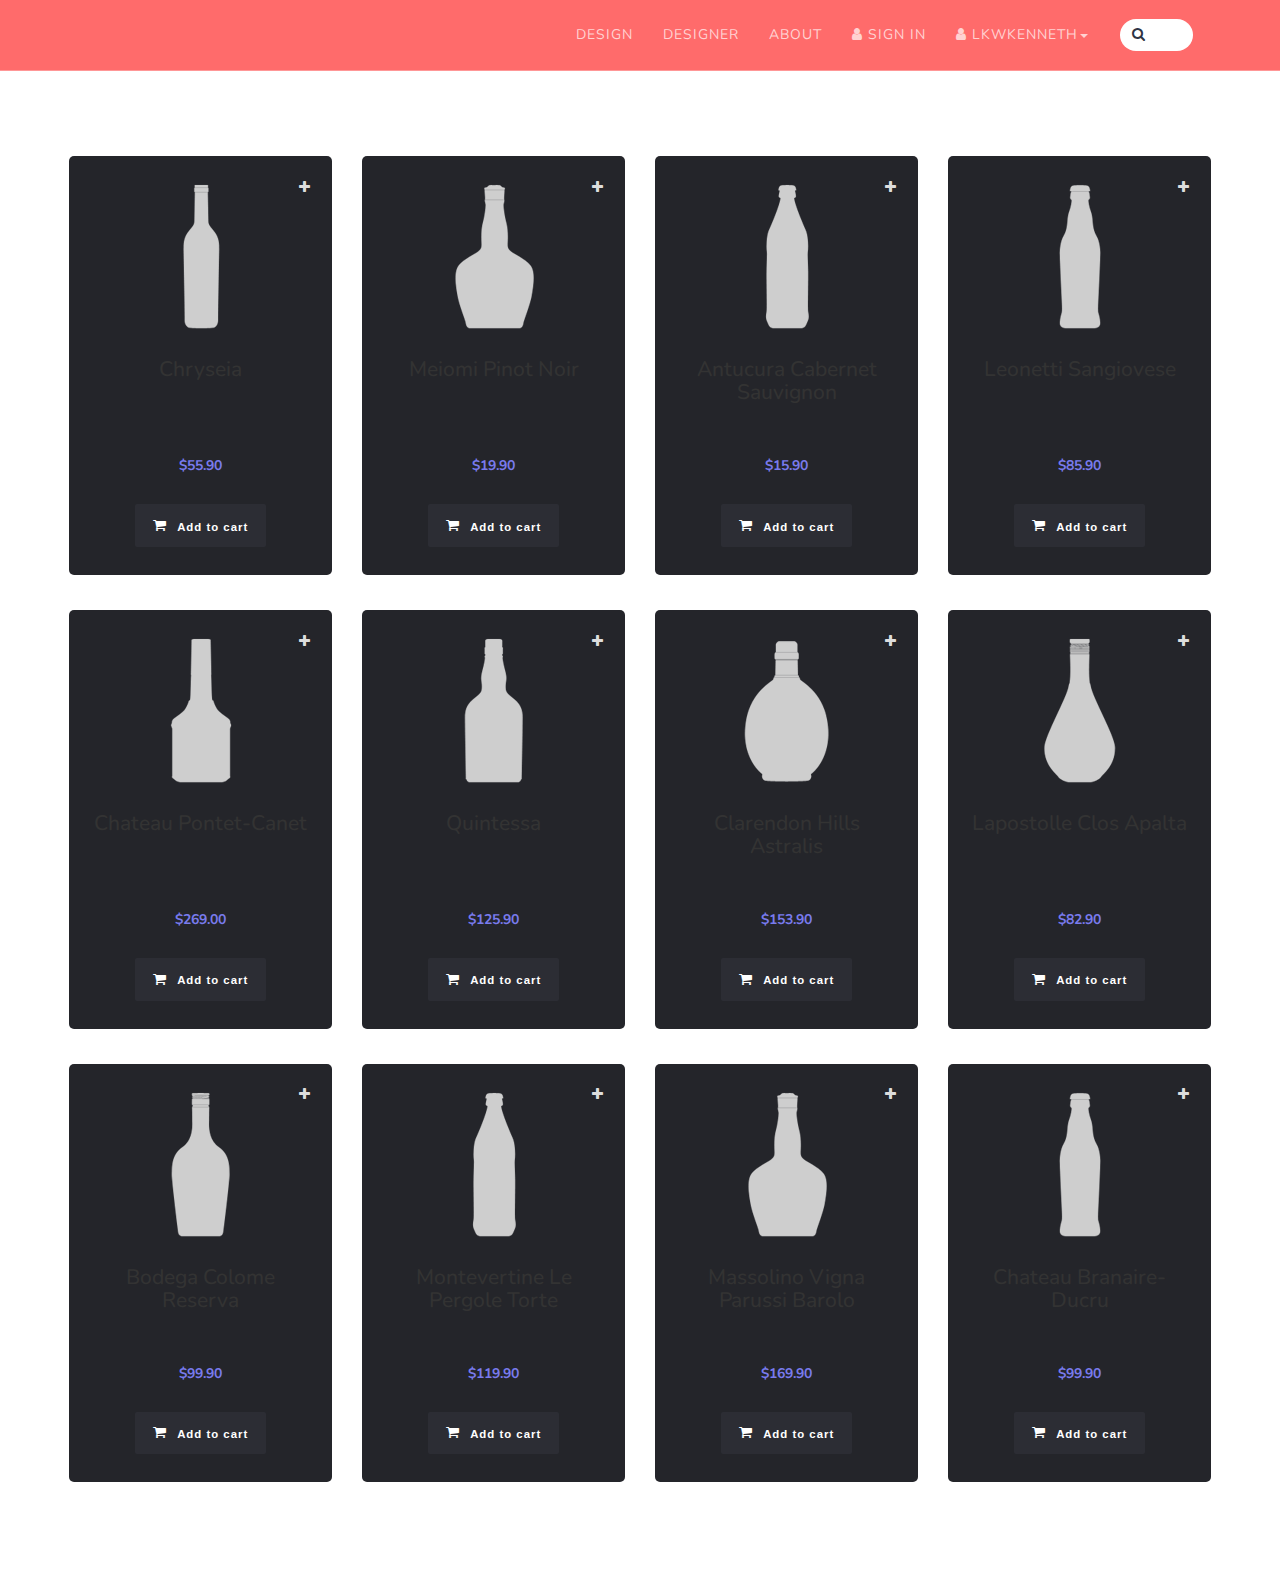
==== commit 6c88691a: "front page" ====
--- a/index.html
+++ b/index.html
@@ -21,9 +21,9 @@
 					<button type="button" class="navbar-toggle" data-toggle="collapse" data-target=".navbar-main-collapse">
 						<i class="fa fa-bars"></i>
 					</button>
-					<a class="navbar-brand page-scroll logo" href="#page-top">
+					<!-- <a class="navbar-brand page-scroll logo" href="#page-top">
 						<img src="img/banner-logo.png" height="36px">
-					</a>
+					</a> -->
 				</div>
 				<div class="collapse navbar-collapse navbar-right navbar-main-collapse">
 					<ul class="nav navbar-nav">
@@ -39,9 +39,7 @@
 						<li>
 							<a class="page-scroll" href="#contact">About</a>
 						</li>
-						<li>
-							<a class="page-scroll" href="#contact"><i class="fa fa-lock"></i> Shop</a>
-						</li>
+
 						<li>
 							<a class="page-scroll" href="#" data-toggle="modal" data-target="#loginForm"><i class="fa fa-user"></i> Sign In</a>
 						</li>
@@ -70,166 +68,190 @@
 			<button class="action action--button action--compare"><i class="fa fa-check"></i><span class="action__text">Compare</span></button>
 		</div>
 
-		<div class="view container" style="margin-top: 100px;">
+		<div class="view container-fluid" style="margin-top: 100px;">
 			<!-- Product grid -->
 			<section class="grid row">
 				<!-- Products -->
-				<div class="product col-md-3 col-sm-6">
-					<div class="product__info">
-						<img class="product__image" src="images/1.png" alt="Product 1" />
-						<h3 class="product__title">Chryseia</h3>
-						<span class="product__year extra highlight">2011</span>
-						<span class="product__region extra highlight">Douro</span>
-						<span class="product__varietal extra highlight">Touriga Nacional</span>
-						<span class="product__alcohol extra highlight">13%</span>
-						<span class="product__price highlight">$55.90</span>
-						<button class="action action--button action--buy"><i class="fa fa-shopping-cart"></i><span class="action__text">Add to cart</span></button>
-					</div>
-					<label class="action action--compare-add"><input class="check-hidden" type="checkbox" /><i class="fa fa-plus"></i><i class="fa fa-check"></i><span class="action__text action__text--invisible">Add to compare</span></label>
-				</div>
-				<div class="product col-md-3 col-sm-6">
-					<div class="product__info">
-						<img class="product__image" src="images/2.png" alt="Product 2" />
-						<h3 class="product__title">Meiomi Pinot Noir</h3>
-						<span class="product__year extra highlight">2013</span>
-						<span class="product__region extra highlight">California</span>
-						<span class="product__varietal extra highlight">Pinot Noir</span>
-						<span class="product__alcohol extra highlight">12%</span>
-						<span class="product__price highlight">$19.90</span>
-						<button class="action action--button action--buy"><i class="fa fa-shopping-cart"></i><span class="action__text">Add to cart</span></button>
-					</div>
-					<label class="action action--compare-add"><input class="check-hidden" type="checkbox" /><i class="fa fa-plus"></i><i class="fa fa-check"></i><span class="action__text action__text--invisible">Add to compare</span></label>
-				</div>
-				<div class="product col-md-3 col-sm-6">
-					<div class="product__info">
-						<img class="product__image" src="images/10.png" alt="Product 3" />
-						<h3 class="product__title">Antucura Cabernet Sauvignon</h3>
-						<span class="product__year extra highlight">2013</span>
-						<span class="product__region extra highlight">Argentina</span>
-						<span class="product__varietal extra highlight">Cabernet Sauvignon </span>
-						<span class="product__alcohol extra highlight">12%</span>
-						<span class="product__price highlight">$15.90</span>
-						<button class="action action--button action--buy"><i class="fa fa-shopping-cart"></i><span class="action__text">Add to cart</span></button>
-					</div>
-					<label class="action action--compare-add"><input class="check-hidden" type="checkbox" /><i class="fa fa-plus"></i><i class="fa fa-check"></i><span class="action__text action__text--invisible">Add to compare</span></label>
-				</div>
-				<div class="product col-md-3 col-sm-6">
-					<div class="product__info">
-						<img class="product__image" src="images/4.png" alt="Product 4" />
-						<h3 class="product__title">Leonetti Sangiovese</h3>
-						<span class="product__year extra highlight">2012</span>
-						<span class="product__region extra highlight">Washington</span>
-						<span class="product__varietal extra highlight">Sangiovese</span>
-						<span class="product__alcohol extra highlight">13%</span>
-						<span class="product__price highlight">$85.90</span>
-						<button class="action action--button action--buy"><i class="fa fa-shopping-cart"></i><span class="action__text">Add to cart</span></button>
-					</div>
-					<label class="action action--compare-add"><input class="check-hidden" type="checkbox" /><i class="fa fa-plus"></i><i class="fa fa-check"></i><span class="action__text action__text--invisible">Add to compare</span></label>
-				</div>
-				<div class="product col-md-3 col-sm-6">
-					<div class="product__info">
-						<img class="product__image" src="images/5.png" alt="Product 5" />
-						<h3 class="product__title">Chateau Pontet-Canet</h3>
-						<span class="product__year extra highlight">2009</span>
-						<span class="product__region extra highlight">Pauillac, Bordeaux</span>
-						<span class="product__varietal extra highlight">Bordeaux </span>
-						<span class="product__alcohol extra highlight">12%</span>
-						<span class="product__price highlight">$269.00</span>
-						<button class="action action--button action--buy"><i class="fa fa-shopping-cart"></i><span class="action__text">Add to cart</span></button>
-					</div>
-					<label class="action action--compare-add"><input class="check-hidden" type="checkbox" /><i class="fa fa-plus"></i><i class="fa fa-check"></i><span class="action__text action__text--invisible">Add to compare</span></label>
-				</div>
-				<div class="product col-md-3 col-sm-6">
-					<div class="product__info">
-						<img class="product__image" src="images/6.png" alt="Product 6" />
-						<h3 class="product__title">Quintessa</h3>
-						<span class="product__year extra highlight">2011</span>
-						<span class="product__region extra highlight">California</span>
-						<span class="product__varietal extra highlight">Cabernet Sauvignon</span>
-						<span class="product__alcohol extra highlight">12%</span>
-						<span class="product__price highlight">$125.90</span>
-						<button class="action action--button action--buy"><i class="fa fa-shopping-cart"></i><span class="action__text">Add to cart</span></button>
-					</div>
-					<label class="action action--compare-add"><input class="check-hidden" type="checkbox" /><i class="fa fa-plus"></i><i class="fa fa-check"></i><span class="action__text action__text--invisible">Add to compare</span></label>
-				</div>
-				<div class="product col-md-3 col-sm-6">
-					<div class="product__info">
-						<img class="product__image" src="images/7.png" alt="Product 7" />
-						<h3 class="product__title">Clarendon Hills Astralis</h3>
-						<span class="product__year extra highlight">2006</span>
-						<span class="product__region extra highlight">McLaren Vale</span>
-						<span class="product__varietal extra highlight">Syrah, Shiraz</span>
-						<span class="product__alcohol extra highlight">12%</span>
-						<span class="product__price highlight">$153.90</span>
-						<button class="action action--button action--buy"><i class="fa fa-shopping-cart"></i><span class="action__text">Add to cart</span></button>
-					</div>
-					<label class="action action--compare-add"><input class="check-hidden" type="checkbox" /><i class="fa fa-plus"></i><i class="fa fa-check"></i><span class="action__text action__text--invisible">Add to compare</span></label>
-				</div>
-				<div class="product col-md-3 col-sm-6">
-					<div class="product__info">
-						<img class="product__image" src="images/8.png" alt="Product 8" />
-						<h3 class="product__title">Lapostolle Clos Apalta</h3>
-						<span class="product__year extra highlight">2010</span>
-						<span class="product__region extra highlight">Chile</span>
-						<span class="product__varietal extra highlight">Bordeaux</span>
-						<span class="product__alcohol extra highlight">12%</span>
-						<span class="product__price highlight">$82.90</span>
-						<button class="action action--button action--buy"><i class="fa fa-shopping-cart"></i><span class="action__text">Add to cart</span></button>
-					</div>
-					<label class="action action--compare-add"><input class="check-hidden" type="checkbox" /><i class="fa fa-plus"></i><i class="fa fa-check"></i><span class="action__text action__text--invisible">Add to compare</span></label>
-				</div>
-				<div class="product col-md-3 col-sm-6">
-					<div class="product__info">
-						<img class="product__image" src="images/9.png" alt="Product 9" />
-						<h3 class="product__title">Bodega Colome Reserva</h3>
-						<span class="product__year extra highlight">2009</span>
-						<span class="product__region extra highlight">Argentina</span>
-						<span class="product__varietal extra highlight">Malbec</span>
-						<span class="product__alcohol extra highlight">13%</span>
-						<span class="product__price highlight">$99.90</span>
-						<button class="action action--button action--buy"><i class="fa fa-shopping-cart"></i><span class="action__text">Add to cart</span></button>
-					</div>
-					<label class="action action--compare-add"><input class="check-hidden" type="checkbox" /><i class="fa fa-plus"></i><i class="fa fa-check"></i><span class="action__text action__text--invisible">Add to compare</span></label>
-				</div>
-				<div class="product col-md-3 col-sm-6">
-					<div class="product__info">
-						<img class="product__image" src="images/10.png" alt="Product 10" />
-						<h3 class="product__title">Montevertine Le Pergole Torte</h3>
-						<span class="product__year extra highlight">2011</span>
-						<span class="product__region extra highlight">Tuscany</span>
-						<span class="product__varietal extra highlight">Sangiovese </span>
-						<span class="product__alcohol extra highlight">12%</span>
-						<span class="product__price highlight">$119.90</span>
-						<button class="action action--button action--buy"><i class="fa fa-shopping-cart"></i><span class="action__text">Add to cart</span></button>
-					</div>
-					<label class="action action--compare-add"><input class="check-hidden" type="checkbox" /><i class="fa fa-plus"></i><i class="fa fa-check"></i><span class="action__text action__text--invisible">Add to compare</span></label>
-				</div>
-				<div class="product col-md-3 col-sm-6">
-					<div class="product__info">
-						<img class="product__image" src="images/2.png" alt="Product 11" />
-						<h3 class="product__title">Massolino Vigna Parussi Barolo</h3>
-						<span class="product__year extra highlight">2009</span>
-						<span class="product__region extra highlight">Piedmont</span>
-						<span class="product__varietal extra highlight">Nebbiolo</span>
-						<span class="product__alcohol extra highlight">12%</span>
-						<span class="product__price highlight">$169.90</span>
-						<button class="action action--button action--buy"><i class="fa fa-shopping-cart"></i><span class="action__text">Add to cart</span></button>
-					</div>
-					<label class="action action--compare-add"><input class="check-hidden" type="checkbox" /><i class="fa fa-plus"></i><i class="fa fa-check"></i><span class="action__text action__text--invisible">Add to compare</span></label>
-				</div>
-				<div class="product col-md-3 col-sm-6">
-					<div class="product__info">
-						<img class="product__image" src="images/4.png" alt="Product 12" />
-						<h3 class="product__title">Chateau Branaire-Ducru</h3>
-						<span class="product__year extra highlight">2009</span>
-						<span class="product__region extra highlight">St-Julien, Bordeaux</span>
-						<span class="product__varietal extra highlight">Bordeaux</span>
-						<span class="product__alcohol extra highlight">13%</span>
-						<span class="product__price highlight">$99.90</span>
-						<button class="action action--button action--buy"><i class="fa fa-shopping-cart"></i><span class="action__text">Add to cart</span></button>
-					</div>
-					<label class="action action--compare-add"><input class="check-hidden" type="checkbox" /><i class="fa fa-plus"></i><i class="fa fa-check"></i><span class="action__text action__text--invisible">Add to compare</span></label>
-				</div>
+				<div class="col-md-3 col-sm-6">
+					<div class="product">
+						<div class="product__info">
+							<img class="product__image" src="images/1.png" alt="Product 1" />
+							<h3 class="product__title">Chryseia</h3>
+							<span class="product__year extra highlight">2011</span>
+							<span class="product__region extra highlight">Douro</span>
+							<span class="product__varietal extra highlight">Touriga Nacional</span>
+							<span class="product__alcohol extra highlight">13%</span>
+							<span class="product__price highlight">$55.90</span>
+							<button class="action action--button action--buy"><i class="fa fa-shopping-cart"></i><span class="action__text">Add to cart</span></button>
+						</div>
+						<label class="action action--compare-add"><input class="check-hidden" type="checkbox" /><i class="fa fa-plus"></i><i class="fa fa-check"></i><span class="action__text action__text--invisible">Add to compare</span></label>
+					</div>
+				</div>	
+				<div class="col-md-3 col-sm-6">
+					<div class="product">
+						<div class="product__info">
+							<img class="product__image" src="images/2.png" alt="Product 2" />
+							<h3 class="product__title">Meiomi Pinot Noir</h3>
+							<span class="product__year extra highlight">2013</span>
+							<span class="product__region extra highlight">California</span>
+							<span class="product__varietal extra highlight">Pinot Noir</span>
+							<span class="product__alcohol extra highlight">12%</span>
+							<span class="product__price highlight">$19.90</span>
+							<button class="action action--button action--buy"><i class="fa fa-shopping-cart"></i><span class="action__text">Add to cart</span></button>
+						</div>
+						<label class="action action--compare-add"><input class="check-hidden" type="checkbox" /><i class="fa fa-plus"></i><i class="fa fa-check"></i><span class="action__text action__text--invisible">Add to compare</span></label>
+					</div>
+				</div>	
+				<div class="col-md-3 col-sm-6">
+					<div class="product">
+						<div class="product__info">
+							<img class="product__image" src="images/10.png" alt="Product 3" />
+							<h3 class="product__title">Antucura Cabernet Sauvignon</h3>
+							<span class="product__year extra highlight">2013</span>
+							<span class="product__region extra highlight">Argentina</span>
+							<span class="product__varietal extra highlight">Cabernet Sauvignon </span>
+							<span class="product__alcohol extra highlight">12%</span>
+							<span class="product__price highlight">$15.90</span>
+							<button class="action action--button action--buy"><i class="fa fa-shopping-cart"></i><span class="action__text">Add to cart</span></button>
+						</div>
+						<label class="action action--compare-add"><input class="check-hidden" type="checkbox" /><i class="fa fa-plus"></i><i class="fa fa-check"></i><span class="action__text action__text--invisible">Add to compare</span></label>
+					</div>
+				</div>	
+				<div class="col-md-3 col-sm-6">
+					<div class="product">
+						<div class="product__info">
+							<img class="product__image" src="images/4.png" alt="Product 4" />
+							<h3 class="product__title">Leonetti Sangiovese</h3>
+							<span class="product__year extra highlight">2012</span>
+							<span class="product__region extra highlight">Washington</span>
+							<span class="product__varietal extra highlight">Sangiovese</span>
+							<span class="product__alcohol extra highlight">13%</span>
+							<span class="product__price highlight">$85.90</span>
+							<button class="action action--button action--buy"><i class="fa fa-shopping-cart"></i><span class="action__text">Add to cart</span></button>
+						</div>
+						<label class="action action--compare-add"><input class="check-hidden" type="checkbox" /><i class="fa fa-plus"></i><i class="fa fa-check"></i><span class="action__text action__text--invisible">Add to compare</span></label>
+					</div>
+				</div>	
+				<div class="col-md-3 col-sm-6">
+					<div class="product">
+						<div class="product__info">
+							<img class="product__image" src="images/5.png" alt="Product 5" />
+							<h3 class="product__title">Chateau Pontet-Canet</h3>
+							<span class="product__year extra highlight">2009</span>
+							<span class="product__region extra highlight">Pauillac, Bordeaux</span>
+							<span class="product__varietal extra highlight">Bordeaux </span>
+							<span class="product__alcohol extra highlight">12%</span>
+							<span class="product__price highlight">$269.00</span>
+							<button class="action action--button action--buy"><i class="fa fa-shopping-cart"></i><span class="action__text">Add to cart</span></button>
+						</div>
+						<label class="action action--compare-add"><input class="check-hidden" type="checkbox" /><i class="fa fa-plus"></i><i class="fa fa-check"></i><span class="action__text action__text--invisible">Add to compare</span></label>
+					</div>
+				</div>	
+				<div class="col-md-3 col-sm-6">
+					<div class="product">
+						<div class="product__info">
+							<img class="product__image" src="images/6.png" alt="Product 6" />
+							<h3 class="product__title">Quintessa</h3>
+							<span class="product__year extra highlight">2011</span>
+							<span class="product__region extra highlight">California</span>
+							<span class="product__varietal extra highlight">Cabernet Sauvignon</span>
+							<span class="product__alcohol extra highlight">12%</span>
+							<span class="product__price highlight">$125.90</span>
+							<button class="action action--button action--buy"><i class="fa fa-shopping-cart"></i><span class="action__text">Add to cart</span></button>
+						</div>
+						<label class="action action--compare-add"><input class="check-hidden" type="checkbox" /><i class="fa fa-plus"></i><i class="fa fa-check"></i><span class="action__text action__text--invisible">Add to compare</span></label>
+					</div>
+				</div>	
+				<div class="col-md-3 col-sm-6">
+					<div class="product">
+						<div class="product__info">
+							<img class="product__image" src="images/7.png" alt="Product 7" />
+							<h3 class="product__title">Clarendon Hills Astralis</h3>
+							<span class="product__year extra highlight">2006</span>
+							<span class="product__region extra highlight">McLaren Vale</span>
+							<span class="product__varietal extra highlight">Syrah, Shiraz</span>
+							<span class="product__alcohol extra highlight">12%</span>
+							<span class="product__price highlight">$153.90</span>
+							<button class="action action--button action--buy"><i class="fa fa-shopping-cart"></i><span class="action__text">Add to cart</span></button>
+						</div>
+						<label class="action action--compare-add"><input class="check-hidden" type="checkbox" /><i class="fa fa-plus"></i><i class="fa fa-check"></i><span class="action__text action__text--invisible">Add to compare</span></label>
+					</div>
+				</div>	
+				<div class="col-md-3 col-sm-6">
+					<div class="product">
+						<div class="product__info">
+							<img class="product__image" src="images/8.png" alt="Product 8" />
+							<h3 class="product__title">Lapostolle Clos Apalta</h3>
+							<span class="product__year extra highlight">2010</span>
+							<span class="product__region extra highlight">Chile</span>
+							<span class="product__varietal extra highlight">Bordeaux</span>
+							<span class="product__alcohol extra highlight">12%</span>
+							<span class="product__price highlight">$82.90</span>
+							<button class="action action--button action--buy"><i class="fa fa-shopping-cart"></i><span class="action__text">Add to cart</span></button>
+						</div>
+						<label class="action action--compare-add"><input class="check-hidden" type="checkbox" /><i class="fa fa-plus"></i><i class="fa fa-check"></i><span class="action__text action__text--invisible">Add to compare</span></label>
+					</div>
+				</div>	
+				<div class="col-md-3 col-sm-6">
+					<div class="product">
+						<div class="product__info">
+							<img class="product__image" src="images/9.png" alt="Product 9" />
+							<h3 class="product__title">Bodega Colome Reserva</h3>
+							<span class="product__year extra highlight">2009</span>
+							<span class="product__region extra highlight">Argentina</span>
+							<span class="product__varietal extra highlight">Malbec</span>
+							<span class="product__alcohol extra highlight">13%</span>
+							<span class="product__price highlight">$99.90</span>
+							<button class="action action--button action--buy"><i class="fa fa-shopping-cart"></i><span class="action__text">Add to cart</span></button>
+						</div>
+						<label class="action action--compare-add"><input class="check-hidden" type="checkbox" /><i class="fa fa-plus"></i><i class="fa fa-check"></i><span class="action__text action__text--invisible">Add to compare</span></label>
+					</div>
+				</div>	
+				<div class="col-md-3 col-sm-6">
+					<div class="product">
+						<div class="product__info">
+							<img class="product__image" src="images/10.png" alt="Product 10" />
+							<h3 class="product__title">Montevertine Le Pergole Torte</h3>
+							<span class="product__year extra highlight">2011</span>
+							<span class="product__region extra highlight">Tuscany</span>
+							<span class="product__varietal extra highlight">Sangiovese </span>
+							<span class="product__alcohol extra highlight">12%</span>
+							<span class="product__price highlight">$119.90</span>
+							<button class="action action--button action--buy"><i class="fa fa-shopping-cart"></i><span class="action__text">Add to cart</span></button>
+						</div>
+						<label class="action action--compare-add"><input class="check-hidden" type="checkbox" /><i class="fa fa-plus"></i><i class="fa fa-check"></i><span class="action__text action__text--invisible">Add to compare</span></label>
+					</div>
+				</div>	
+				<div class="col-md-3 col-sm-6">
+					<div class="product">
+						<div class="product__info">
+							<img class="product__image" src="images/2.png" alt="Product 11" />
+							<h3 class="product__title">Massolino Vigna Parussi Barolo</h3>
+							<span class="product__year extra highlight">2009</span>
+							<span class="product__region extra highlight">Piedmont</span>
+							<span class="product__varietal extra highlight">Nebbiolo</span>
+							<span class="product__alcohol extra highlight">12%</span>
+							<span class="product__price highlight">$169.90</span>
+							<button class="action action--button action--buy"><i class="fa fa-shopping-cart"></i><span class="action__text">Add to cart</span></button>
+						</div>
+						<label class="action action--compare-add"><input class="check-hidden" type="checkbox" /><i class="fa fa-plus"></i><i class="fa fa-check"></i><span class="action__text action__text--invisible">Add to compare</span></label>
+					</div>
+				</div>	
+				<div class="col-md-3 col-sm-6">
+					<div class="product">
+						<div class="product__info">
+							<img class="product__image" src="images/4.png" alt="Product 12" />
+							<h3 class="product__title">Chateau Branaire-Ducru</h3>
+							<span class="product__year extra highlight">2009</span>
+							<span class="product__region extra highlight">St-Julien, Bordeaux</span>
+							<span class="product__varietal extra highlight">Bordeaux</span>
+							<span class="product__alcohol extra highlight">13%</span>
+							<span class="product__price highlight">$99.90</span>
+							<button class="action action--button action--buy"><i class="fa fa-shopping-cart"></i><span class="action__text">Add to cart</span></button>
+						</div>
+						<label class="action action--compare-add"><input class="check-hidden" type="checkbox" /><i class="fa fa-plus"></i><i class="fa fa-check"></i><span class="action__text action__text--invisible">Add to compare</span></label>
+					</div>
+				</div>	
 			</section>
 		</div>
 		<!-- product compare wrapper -->
--- a/css/component.css
+++ b/css/component.css
@@ -25,13 +25,13 @@
 
 /* if flexbox is supported, let's use it to lay out the products */
 .flexbox .grid {
-	display: -ms-flexbox;
+/*	display: -ms-flexbox;
 	display: -webkit-flex;
-	display: flex;
-	-webkit-flex-direction: row;
+	display: flex;*/
+/*	-webkit-flex-direction: row;
 	-ms-flex-direction: row;
-	flex-direction: row;
-	-webkit-flex-wrap: wrap;
+	flex-direction: row;*/
+/*	-webkit-flex-wrap: wrap;
 	-ms-flex-wrap: wrap;
 	flex-wrap: wrap;
 	-webkit-justify-content: center;
@@ -42,7 +42,7 @@
 	align-content: stretch;
 	-webkit-align-items: flex-start;
 	-ms-flex-align: start;
-	align-items: flex-start;
+	align-items: flex-start;*/
 }
 
 /* product */
@@ -51,8 +51,8 @@
 	display: inline-block;
 	vertical-align: top;
 	/*min-width: 16em;*/
-	margin: 0 1em 2.5em;
-	padding: 1.5em 1.5em 2em;
+	margin: 0 0 2.5em;
+	padding: 1.5em 20px 2em;
 	background: #24252A;
 	border-radius: 5px;
 }
@@ -140,7 +140,7 @@
 .product__title {
 	font-size: 150%;
 	margin: 1em 0 0;
-	min-height: 3em;
+	min-height: 4em;
 }
 
 .product__price {
@@ -247,7 +247,7 @@
 
 .compare-basket--active .action--compare:nth-child(3),
 .compare-basket--active .action--compare:nth-child(4) {
-	background-color: #494BC7;
+	background-color: #6b6bff;
 	color: #fff;
 	pointer-events: auto;
 	cursor: pointer;
@@ -309,7 +309,7 @@
 	position: fixed;
 	top: 0;
 	left: 0;
-	background: #212227;
+	background: #ffa6a6;
 	z-index: 1000;
 	-webkit-touch-callout: none;
 	-webkit-user-select: none;
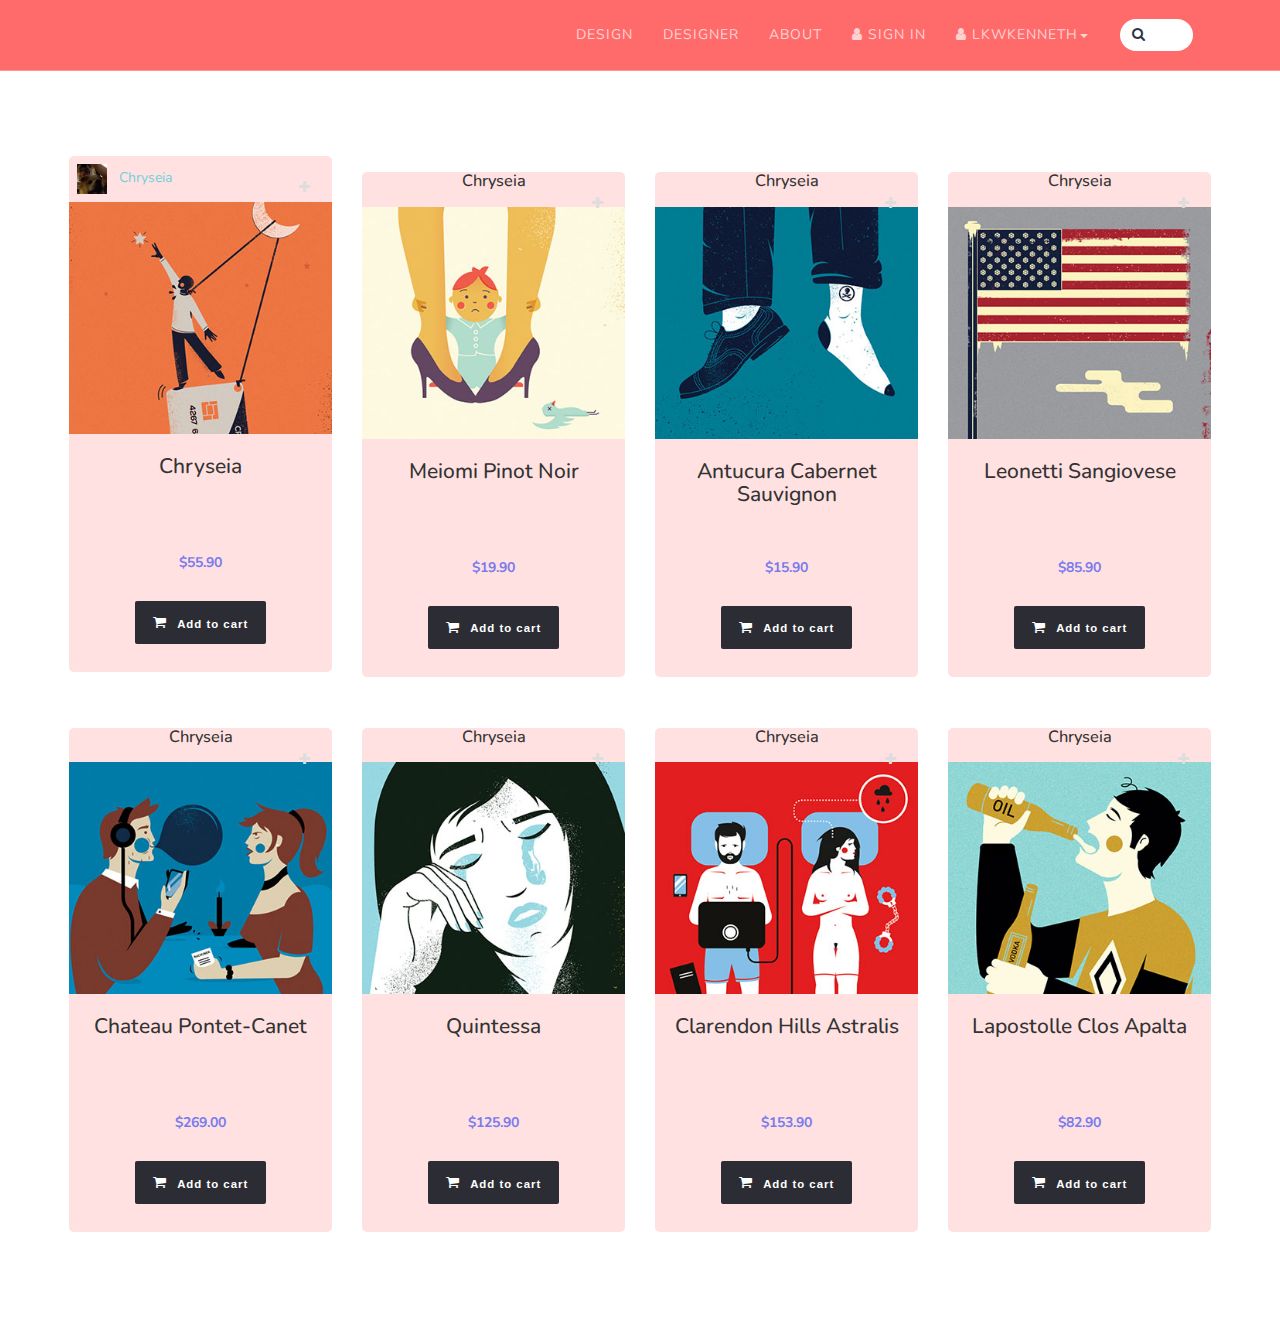
==== commit 5d8a976c: "product image" ====
--- a/index.html
+++ b/index.html
@@ -67,7 +67,22 @@
 		<div class="compare-basket">
 			<button class="action action--button action--compare"><i class="fa fa-check"></i><span class="action__text">Compare</span></button>
 		</div>
-
+		<style type="text/css">
+		.product-owner {
+			padding: 8px;
+			float: left;
+		}
+		.product-owner img {
+			width: 30px;
+			height: 30px;
+			max-width: 100%;
+			margin-right: 8px;
+			display: inline-block;
+		}
+		.product-owner a {
+			display: inline-block;
+		}
+		</style>
 		<div class="view container-fluid" style="margin-top: 100px;">
 			<!-- Product grid -->
 			<section class="grid row">
@@ -75,7 +90,11 @@
 				<div class="col-md-3 col-sm-6">
 					<div class="product">
 						<div class="product__info">
-							<img class="product__image" src="images/1.png" alt="Product 1" />
+							<div class="product-owner">
+								<img src="avatar/ava1.jpg">
+								<a class="product__owner">Chryseia</a>
+							</div>
+							<img class="product__image" src="products/5.jpg" alt="Product 1" />
 							<h3 class="product__title">Chryseia</h3>
 							<span class="product__year extra highlight">2011</span>
 							<span class="product__region extra highlight">Douro</span>
@@ -90,7 +109,8 @@
 				<div class="col-md-3 col-sm-6">
 					<div class="product">
 						<div class="product__info">
-							<img class="product__image" src="images/2.png" alt="Product 2" />
+							<h3 class="product__owner">Chryseia</h3>
+							<img class="product__image" src="products/6.jpg" alt="Product 2" />
 							<h3 class="product__title">Meiomi Pinot Noir</h3>
 							<span class="product__year extra highlight">2013</span>
 							<span class="product__region extra highlight">California</span>
@@ -105,7 +125,8 @@
 				<div class="col-md-3 col-sm-6">
 					<div class="product">
 						<div class="product__info">
-							<img class="product__image" src="images/10.png" alt="Product 3" />
+							<h3 class="product__owner">Chryseia</h3>
+							<img class="product__image" src="products/1.jpg" alt="Product 3" />
 							<h3 class="product__title">Antucura Cabernet Sauvignon</h3>
 							<span class="product__year extra highlight">2013</span>
 							<span class="product__region extra highlight">Argentina</span>
@@ -120,7 +141,8 @@
 				<div class="col-md-3 col-sm-6">
 					<div class="product">
 						<div class="product__info">
-							<img class="product__image" src="images/4.png" alt="Product 4" />
+							<h3 class="product__owner">Chryseia</h3>
+							<img class="product__image" src="products/2.jpg" alt="Product 4" />
 							<h3 class="product__title">Leonetti Sangiovese</h3>
 							<span class="product__year extra highlight">2012</span>
 							<span class="product__region extra highlight">Washington</span>
@@ -135,7 +157,8 @@
 				<div class="col-md-3 col-sm-6">
 					<div class="product">
 						<div class="product__info">
-							<img class="product__image" src="images/5.png" alt="Product 5" />
+							<h3 class="product__owner">Chryseia</h3>
+							<img class="product__image" src="products/3.jpg" alt="Product 5" />
 							<h3 class="product__title">Chateau Pontet-Canet</h3>
 							<span class="product__year extra highlight">2009</span>
 							<span class="product__region extra highlight">Pauillac, Bordeaux</span>
@@ -150,7 +173,8 @@
 				<div class="col-md-3 col-sm-6">
 					<div class="product">
 						<div class="product__info">
-							<img class="product__image" src="images/6.png" alt="Product 6" />
+							<h3 class="product__owner">Chryseia</h3>
+							<img class="product__image" src="products/4.jpg" alt="Product 6" />
 							<h3 class="product__title">Quintessa</h3>
 							<span class="product__year extra highlight">2011</span>
 							<span class="product__region extra highlight">California</span>
@@ -165,7 +189,8 @@
 				<div class="col-md-3 col-sm-6">
 					<div class="product">
 						<div class="product__info">
-							<img class="product__image" src="images/7.png" alt="Product 7" />
+							<h3 class="product__owner">Chryseia</h3>
+							<img class="product__image" src="products/7.jpg" alt="Product 7" />
 							<h3 class="product__title">Clarendon Hills Astralis</h3>
 							<span class="product__year extra highlight">2006</span>
 							<span class="product__region extra highlight">McLaren Vale</span>
@@ -180,73 +205,14 @@
 				<div class="col-md-3 col-sm-6">
 					<div class="product">
 						<div class="product__info">
-							<img class="product__image" src="images/8.png" alt="Product 8" />
+							<h3 class="product__owner">Chryseia</h3>
+							<img class="product__image" src="products/8.jpg" alt="Product 8" />
 							<h3 class="product__title">Lapostolle Clos Apalta</h3>
 							<span class="product__year extra highlight">2010</span>
 							<span class="product__region extra highlight">Chile</span>
 							<span class="product__varietal extra highlight">Bordeaux</span>
 							<span class="product__alcohol extra highlight">12%</span>
 							<span class="product__price highlight">$82.90</span>
-							<button class="action action--button action--buy"><i class="fa fa-shopping-cart"></i><span class="action__text">Add to cart</span></button>
-						</div>
-						<label class="action action--compare-add"><input class="check-hidden" type="checkbox" /><i class="fa fa-plus"></i><i class="fa fa-check"></i><span class="action__text action__text--invisible">Add to compare</span></label>
-					</div>
-				</div>	
-				<div class="col-md-3 col-sm-6">
-					<div class="product">
-						<div class="product__info">
-							<img class="product__image" src="images/9.png" alt="Product 9" />
-							<h3 class="product__title">Bodega Colome Reserva</h3>
-							<span class="product__year extra highlight">2009</span>
-							<span class="product__region extra highlight">Argentina</span>
-							<span class="product__varietal extra highlight">Malbec</span>
-							<span class="product__alcohol extra highlight">13%</span>
-							<span class="product__price highlight">$99.90</span>
-							<button class="action action--button action--buy"><i class="fa fa-shopping-cart"></i><span class="action__text">Add to cart</span></button>
-						</div>
-						<label class="action action--compare-add"><input class="check-hidden" type="checkbox" /><i class="fa fa-plus"></i><i class="fa fa-check"></i><span class="action__text action__text--invisible">Add to compare</span></label>
-					</div>
-				</div>	
-				<div class="col-md-3 col-sm-6">
-					<div class="product">
-						<div class="product__info">
-							<img class="product__image" src="images/10.png" alt="Product 10" />
-							<h3 class="product__title">Montevertine Le Pergole Torte</h3>
-							<span class="product__year extra highlight">2011</span>
-							<span class="product__region extra highlight">Tuscany</span>
-							<span class="product__varietal extra highlight">Sangiovese </span>
-							<span class="product__alcohol extra highlight">12%</span>
-							<span class="product__price highlight">$119.90</span>
-							<button class="action action--button action--buy"><i class="fa fa-shopping-cart"></i><span class="action__text">Add to cart</span></button>
-						</div>
-						<label class="action action--compare-add"><input class="check-hidden" type="checkbox" /><i class="fa fa-plus"></i><i class="fa fa-check"></i><span class="action__text action__text--invisible">Add to compare</span></label>
-					</div>
-				</div>	
-				<div class="col-md-3 col-sm-6">
-					<div class="product">
-						<div class="product__info">
-							<img class="product__image" src="images/2.png" alt="Product 11" />
-							<h3 class="product__title">Massolino Vigna Parussi Barolo</h3>
-							<span class="product__year extra highlight">2009</span>
-							<span class="product__region extra highlight">Piedmont</span>
-							<span class="product__varietal extra highlight">Nebbiolo</span>
-							<span class="product__alcohol extra highlight">12%</span>
-							<span class="product__price highlight">$169.90</span>
-							<button class="action action--button action--buy"><i class="fa fa-shopping-cart"></i><span class="action__text">Add to cart</span></button>
-						</div>
-						<label class="action action--compare-add"><input class="check-hidden" type="checkbox" /><i class="fa fa-plus"></i><i class="fa fa-check"></i><span class="action__text action__text--invisible">Add to compare</span></label>
-					</div>
-				</div>	
-				<div class="col-md-3 col-sm-6">
-					<div class="product">
-						<div class="product__info">
-							<img class="product__image" src="images/4.png" alt="Product 12" />
-							<h3 class="product__title">Chateau Branaire-Ducru</h3>
-							<span class="product__year extra highlight">2009</span>
-							<span class="product__region extra highlight">St-Julien, Bordeaux</span>
-							<span class="product__varietal extra highlight">Bordeaux</span>
-							<span class="product__alcohol extra highlight">13%</span>
-							<span class="product__price highlight">$99.90</span>
 							<button class="action action--button action--buy"><i class="fa fa-shopping-cart"></i><span class="action__text">Add to cart</span></button>
 						</div>
 						<label class="action action--compare-add"><input class="check-hidden" type="checkbox" /><i class="fa fa-plus"></i><i class="fa fa-check"></i><span class="action__text action__text--invisible">Add to compare</span></label>
--- a/css/component.css
+++ b/css/component.css
@@ -52,13 +52,13 @@
 	vertical-align: top;
 	/*min-width: 16em;*/
 	margin: 0 0 2.5em;
-	padding: 1.5em 20px 2em;
-	background: #24252A;
+	padding: 0 0 2em;
+	background: #ffe1e1;
 	border-radius: 5px;
 }
 
 .product--selected {
-	box-shadow: 0 0 0 2px #5C5EDC;
+	box-shadow: 0 0 0 2px #ffa6a6;
 }
 
 .flexbox .product {
@@ -284,7 +284,7 @@
 
 .action--remove:hover,
 .action--compare-add:hover {
-	color: #5C5EDC;
+	color: #ffa6a6;
 }
 
 .action--compare-add .fa-check,
@@ -294,7 +294,7 @@
 
 .action--compare-add input[type=checkbox]:checked ~ .fa-check {
 	display: block;
-	color: #5C5EDC;
+	color: #ffa6a6;
 }
 
 .check-hidden {
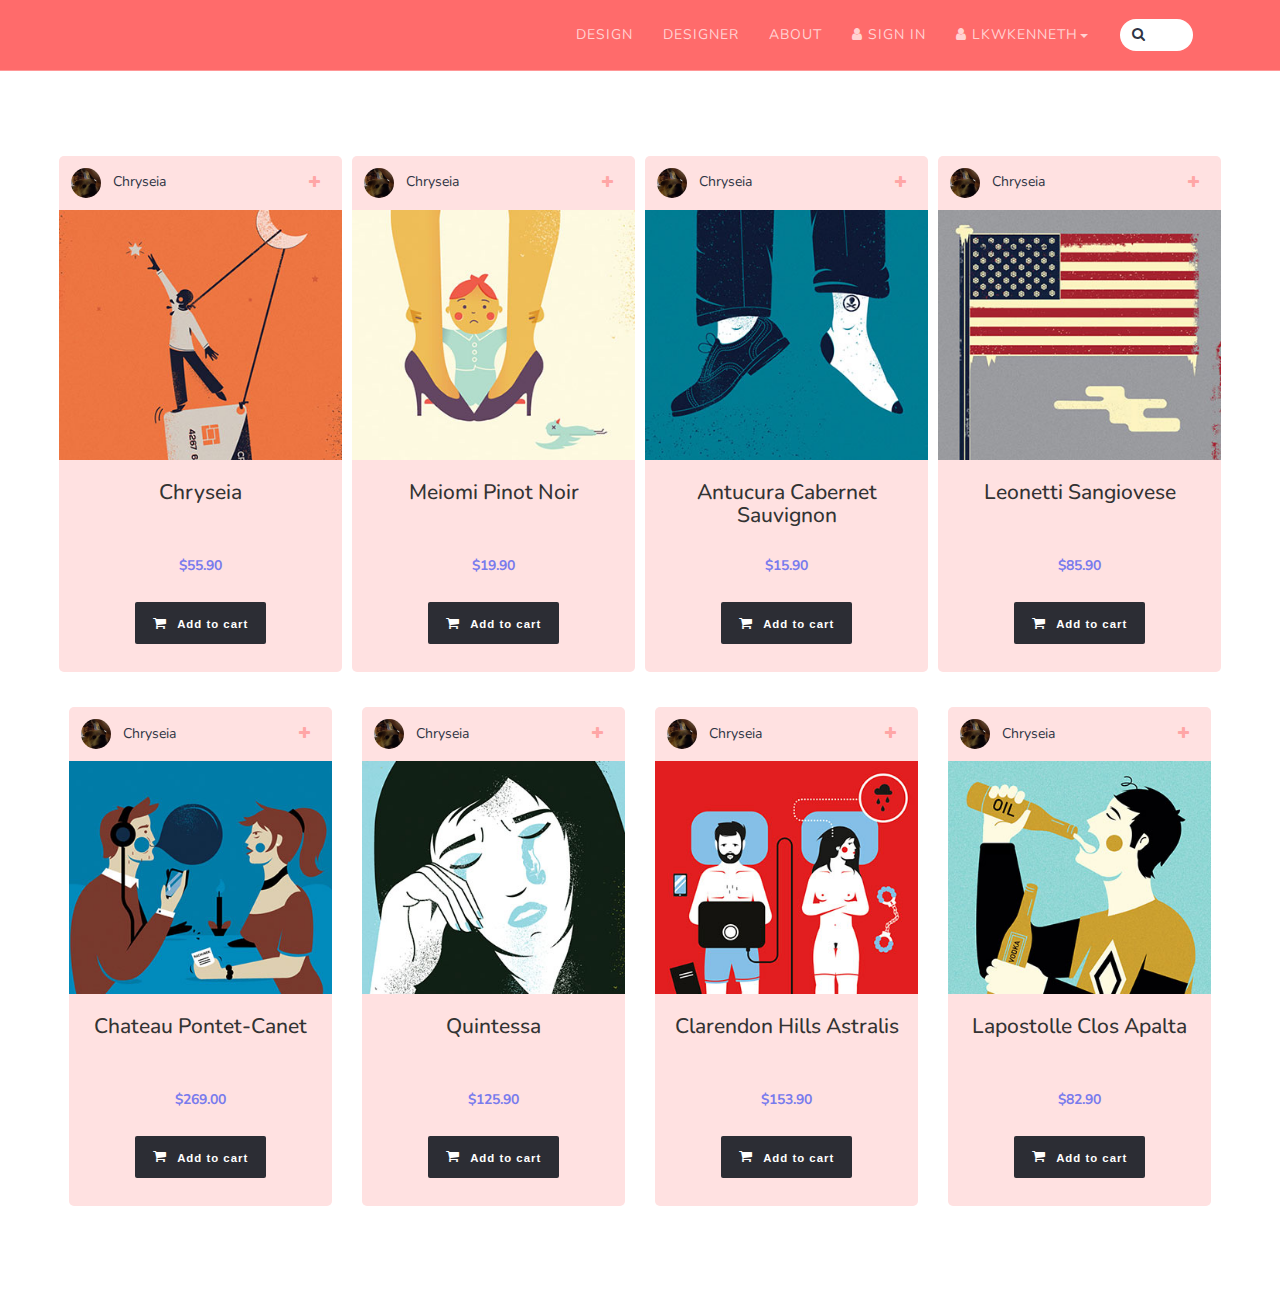
==== commit 7fb91b6f: "grid update" ====
--- a/index.html
+++ b/index.html
@@ -13,6 +13,24 @@
 		
 		<!-- Modernizr is used for flexbox fallback -->
 		<script src="js/modernizr.custom.js"></script>
+		<style>
+		@media (max-width: 479px) {
+		/* __________ Bootstrap Style __________ */
+			.col-ss-1, .col-ss-2, .col-ss-3, .col-ss-4, .col-ss-5, .col-ss-6, .col-ss-7, .col-ss-8, .col-ss-9, .col-ss-10, .col-ss-11 {float: left;}
+			.col-ss-12 {width: 100%;}
+			.col-ss-11 {width: 91.66666666666666%;}
+			.col-ss-10 {width: 83.33333333333334%;}
+			.col-ss-9 {width: 75%;}
+			.col-ss-8 {width: 66.66666666666666%;}
+			.col-ss-7 {width: 58.333333333333336%;}
+			.col-ss-6 {width: 50%;}
+			.col-ss-5 {width: 41.66666666666667%;}
+			.col-ss-4 {width: 33.33333333333333%;}
+			.col-ss-3 {width: 25%;}
+			.col-ss-2 {width: 16.666666666666664%;}
+			.col-ss-1 {width: 8.333333333333332%;}
+		}
+		</style>
 	</head>
 	<body>
 		<nav class="navbar navbar-custom navbar-custom-shop navbar-fixed-top top-nav-collapse" role="navigation">
@@ -68,9 +86,11 @@
 			<button class="action action--button action--compare"><i class="fa fa-check"></i><span class="action__text">Compare</span></button>
 		</div>
 		<style type="text/css">
+		.sm-padding-left-right {
+			padding: 0 5px;
+		}
 		.product-owner {
-			padding: 8px;
-			float: left;
+			padding: 12px;
 		}
 		.product-owner img {
 			width: 30px;
@@ -78,19 +98,24 @@
 			max-width: 100%;
 			margin-right: 8px;
 			display: inline-block;
+			border-radius: 50%;
 		}
 		.product-owner a {
+			color: #2E3444;
 			display: inline-block;
+			cursor: pointer;
+			outline: none;
+			text-decoration: none;
 		}
 		</style>
 		<div class="view container-fluid" style="margin-top: 100px;">
 			<!-- Product grid -->
 			<section class="grid row">
 				<!-- Products -->
-				<div class="col-md-3 col-sm-6">
-					<div class="product">
-						<div class="product__info">
-							<div class="product-owner">
+				<div class="col-md-3 col-xs-6 col-ss-12 sm-padding-left-right">
+					<div class="product">
+						<div class="product__info">
+							<div class="product-owner text-left">
 								<img src="avatar/ava1.jpg">
 								<a class="product__owner">Chryseia</a>
 							</div>
@@ -106,11 +131,14 @@
 						<label class="action action--compare-add"><input class="check-hidden" type="checkbox" /><i class="fa fa-plus"></i><i class="fa fa-check"></i><span class="action__text action__text--invisible">Add to compare</span></label>
 					</div>
 				</div>	
-				<div class="col-md-3 col-sm-6">
-					<div class="product">
-						<div class="product__info">
-							<h3 class="product__owner">Chryseia</h3>
-							<img class="product__image" src="products/6.jpg" alt="Product 2" />
+				<div class="col-md-3 col-xs-6 col-ss-12 sm-padding-left-right">
+					<div class="product">
+						<div class="product__info">
+							<div class="product-owner text-left">
+								<img src="avatar/ava1.jpg">
+								<a class="product__owner">Chryseia</a>
+							</div>
+							<img class="product__image" data-alt-src="products/1.jpg" src="products/6.jpg"  />
 							<h3 class="product__title">Meiomi Pinot Noir</h3>
 							<span class="product__year extra highlight">2013</span>
 							<span class="product__region extra highlight">California</span>
@@ -122,10 +150,13 @@
 						<label class="action action--compare-add"><input class="check-hidden" type="checkbox" /><i class="fa fa-plus"></i><i class="fa fa-check"></i><span class="action__text action__text--invisible">Add to compare</span></label>
 					</div>
 				</div>	
-				<div class="col-md-3 col-sm-6">
-					<div class="product">
-						<div class="product__info">
-							<h3 class="product__owner">Chryseia</h3>
+				<div class="col-md-3 col-xs-6 col-ss-12 sm-padding-left-right">
+					<div class="product">
+						<div class="product__info">
+							<div class="product-owner text-left">
+								<img src="avatar/ava1.jpg">
+								<a class="product__owner">Chryseia</a>
+							</div>
 							<img class="product__image" src="products/1.jpg" alt="Product 3" />
 							<h3 class="product__title">Antucura Cabernet Sauvignon</h3>
 							<span class="product__year extra highlight">2013</span>
@@ -138,10 +169,13 @@
 						<label class="action action--compare-add"><input class="check-hidden" type="checkbox" /><i class="fa fa-plus"></i><i class="fa fa-check"></i><span class="action__text action__text--invisible">Add to compare</span></label>
 					</div>
 				</div>	
-				<div class="col-md-3 col-sm-6">
-					<div class="product">
-						<div class="product__info">
-							<h3 class="product__owner">Chryseia</h3>
+				<div class="col-md-3 col-xs-6 col-ss-12 sm-padding-left-right">
+					<div class="product">
+						<div class="product__info">
+							<div class="product-owner text-left">
+								<img src="avatar/ava1.jpg">
+								<a class="product__owner">Chryseia</a>
+							</div>
 							<img class="product__image" src="products/2.jpg" alt="Product 4" />
 							<h3 class="product__title">Leonetti Sangiovese</h3>
 							<span class="product__year extra highlight">2012</span>
@@ -154,10 +188,13 @@
 						<label class="action action--compare-add"><input class="check-hidden" type="checkbox" /><i class="fa fa-plus"></i><i class="fa fa-check"></i><span class="action__text action__text--invisible">Add to compare</span></label>
 					</div>
 				</div>	
-				<div class="col-md-3 col-sm-6">
-					<div class="product">
-						<div class="product__info">
-							<h3 class="product__owner">Chryseia</h3>
+				<div class="col-md-3 col-xs-6 col-ss-12">
+					<div class="product">
+						<div class="product__info">
+							<div class="product-owner text-left">
+								<img src="avatar/ava1.jpg">
+								<a class="product__owner">Chryseia</a>
+							</div>
 							<img class="product__image" src="products/3.jpg" alt="Product 5" />
 							<h3 class="product__title">Chateau Pontet-Canet</h3>
 							<span class="product__year extra highlight">2009</span>
@@ -170,10 +207,13 @@
 						<label class="action action--compare-add"><input class="check-hidden" type="checkbox" /><i class="fa fa-plus"></i><i class="fa fa-check"></i><span class="action__text action__text--invisible">Add to compare</span></label>
 					</div>
 				</div>	
-				<div class="col-md-3 col-sm-6">
-					<div class="product">
-						<div class="product__info">
-							<h3 class="product__owner">Chryseia</h3>
+				<div class="col-md-3 col-xs-6 col-ss-12">
+					<div class="product">
+						<div class="product__info">
+							<div class="product-owner text-left">
+								<img src="avatar/ava1.jpg">
+								<a class="product__owner">Chryseia</a>
+							</div>
 							<img class="product__image" src="products/4.jpg" alt="Product 6" />
 							<h3 class="product__title">Quintessa</h3>
 							<span class="product__year extra highlight">2011</span>
@@ -186,10 +226,13 @@
 						<label class="action action--compare-add"><input class="check-hidden" type="checkbox" /><i class="fa fa-plus"></i><i class="fa fa-check"></i><span class="action__text action__text--invisible">Add to compare</span></label>
 					</div>
 				</div>	
-				<div class="col-md-3 col-sm-6">
-					<div class="product">
-						<div class="product__info">
-							<h3 class="product__owner">Chryseia</h3>
+				<div class="col-md-3 col-xs-6 col-ss-12">
+					<div class="product">
+						<div class="product__info">
+							<div class="product-owner text-left">
+								<img src="avatar/ava1.jpg">
+								<a class="product__owner">Chryseia</a>
+							</div>
 							<img class="product__image" src="products/7.jpg" alt="Product 7" />
 							<h3 class="product__title">Clarendon Hills Astralis</h3>
 							<span class="product__year extra highlight">2006</span>
@@ -202,10 +245,13 @@
 						<label class="action action--compare-add"><input class="check-hidden" type="checkbox" /><i class="fa fa-plus"></i><i class="fa fa-check"></i><span class="action__text action__text--invisible">Add to compare</span></label>
 					</div>
 				</div>	
-				<div class="col-md-3 col-sm-6">
-					<div class="product">
-						<div class="product__info">
-							<h3 class="product__owner">Chryseia</h3>
+				<div class="col-md-3 col-xs-6 col-ss-12">
+					<div class="product">
+						<div class="product__info">
+							<div class="product-owner text-left">
+								<img src="avatar/ava1.jpg">
+								<a class="product__owner">Chryseia</a>
+							</div>
 							<img class="product__image" src="products/8.jpg" alt="Product 8" />
 							<h3 class="product__title">Lapostolle Clos Apalta</h3>
 							<span class="product__year extra highlight">2010</span>
@@ -225,11 +271,25 @@
 			<button class="action action--close"><i class="fa fa-remove"></i><span class="action__text action__text--invisible">Close comparison overlay</span></button>
 		</section>
 
-
+		
 
 		<script src="https://code.jquery.com/jquery-1.11.3.min.js"></script>
 		<script src="https://maxcdn.bootstrapcdn.com/bootstrap/3.3.5/js/bootstrap.min.js"></script>
 		<script src="js/classie.js"></script>
 		<script src="js/main.js"></script>
+		<script type="text/javascript">
+		var sourceSwap = function () {
+		    var $this = $(this);
+		    var newSource = $this.data('alt-src');
+		    $this.data('alt-src', $this.attr('src'));
+		    $this.attr('src', newSource);
+		}
+
+		$(function() {
+		    $('img[data-alt-src]').each(function() { 
+		        new Image().src = $(this).data('alt-src'); 
+		    }).hover(sourceSwap, sourceSwap); 
+		});
+		</script>
 	</body>
 </html>
--- a/css/component.css
+++ b/css/component.css
@@ -71,7 +71,7 @@
 /* product info */
 .product__info > span {
 	display: block;
-	padding: 1em 0;
+	padding: 12px 0;
 }
 
 /* since we'll be using the product info inside of the comparison, we'll hide the extra info for the grid view */
@@ -87,13 +87,13 @@
 	transform-origin: 50% 100%;
 }
 
-.product:hover .product__image {
+/*.product:hover .product__image {
 	-webkit-animation: swing 0.6s forwards;	
 	animation: swing 0.6s forwards;	
-}
+}*/
 
 /* https://daneden.github.io/animate.css/ */
-@-webkit-keyframes swing {
+/*@-webkit-keyframes swing {
 	25% {
 		-webkit-transform: rotate3d(0, 0, 1, 6deg);
 		transform: rotate3d(0, 0, 1, 6deg);
@@ -135,12 +135,12 @@
 		-webkit-transform: rotate3d(0, 0, 1, 0deg);
 		transform: rotate3d(0, 0, 1, 0deg);
 	}
-}
+}*/
 
 .product__title {
 	font-size: 150%;
 	margin: 1em 0 0;
-	min-height: 4em;
+	min-height: 3em;
 }
 
 .product__price {
@@ -264,9 +264,9 @@
 }
 
 .action--compare-add {
-	color: #ddd;
+	color: #ffa6a6;
 	position: absolute;
-	top: 10px;
+	top: 5px;
 	right: 5px;
 }
 
@@ -284,7 +284,7 @@
 
 .action--remove:hover,
 .action--compare-add:hover {
-	color: #ffa6a6;
+	color: #FF6B6B;
 }
 
 .action--compare-add .fa-check,
@@ -294,7 +294,7 @@
 
 .action--compare-add input[type=checkbox]:checked ~ .fa-check {
 	display: block;
-	color: #ffa6a6;
+	color: #FF6B6B;
 }
 
 .check-hidden {
@@ -534,7 +534,7 @@
 @media screen and (max-width: 59.688em) {
 	.grid {
 		padding: 2em 0.5em;
-		font-size: 65%;
+		font-size: 80%;
 	}
 
 	.product {
@@ -573,7 +573,7 @@
 
 	.compare__item .product__image {
 		height: 40px;
-		float: left;
+		/*float: left;*/
 	}
 
 	.compare__item .product__title {
@@ -597,7 +597,7 @@
 	}
 
 	.compare__item span[class^="product__"] {
-		display: inline-block;
+		display: block;
 		padding: 0.25em;
 		margin: 0 0 0.5em 0;
 		font-size: 0.85em;
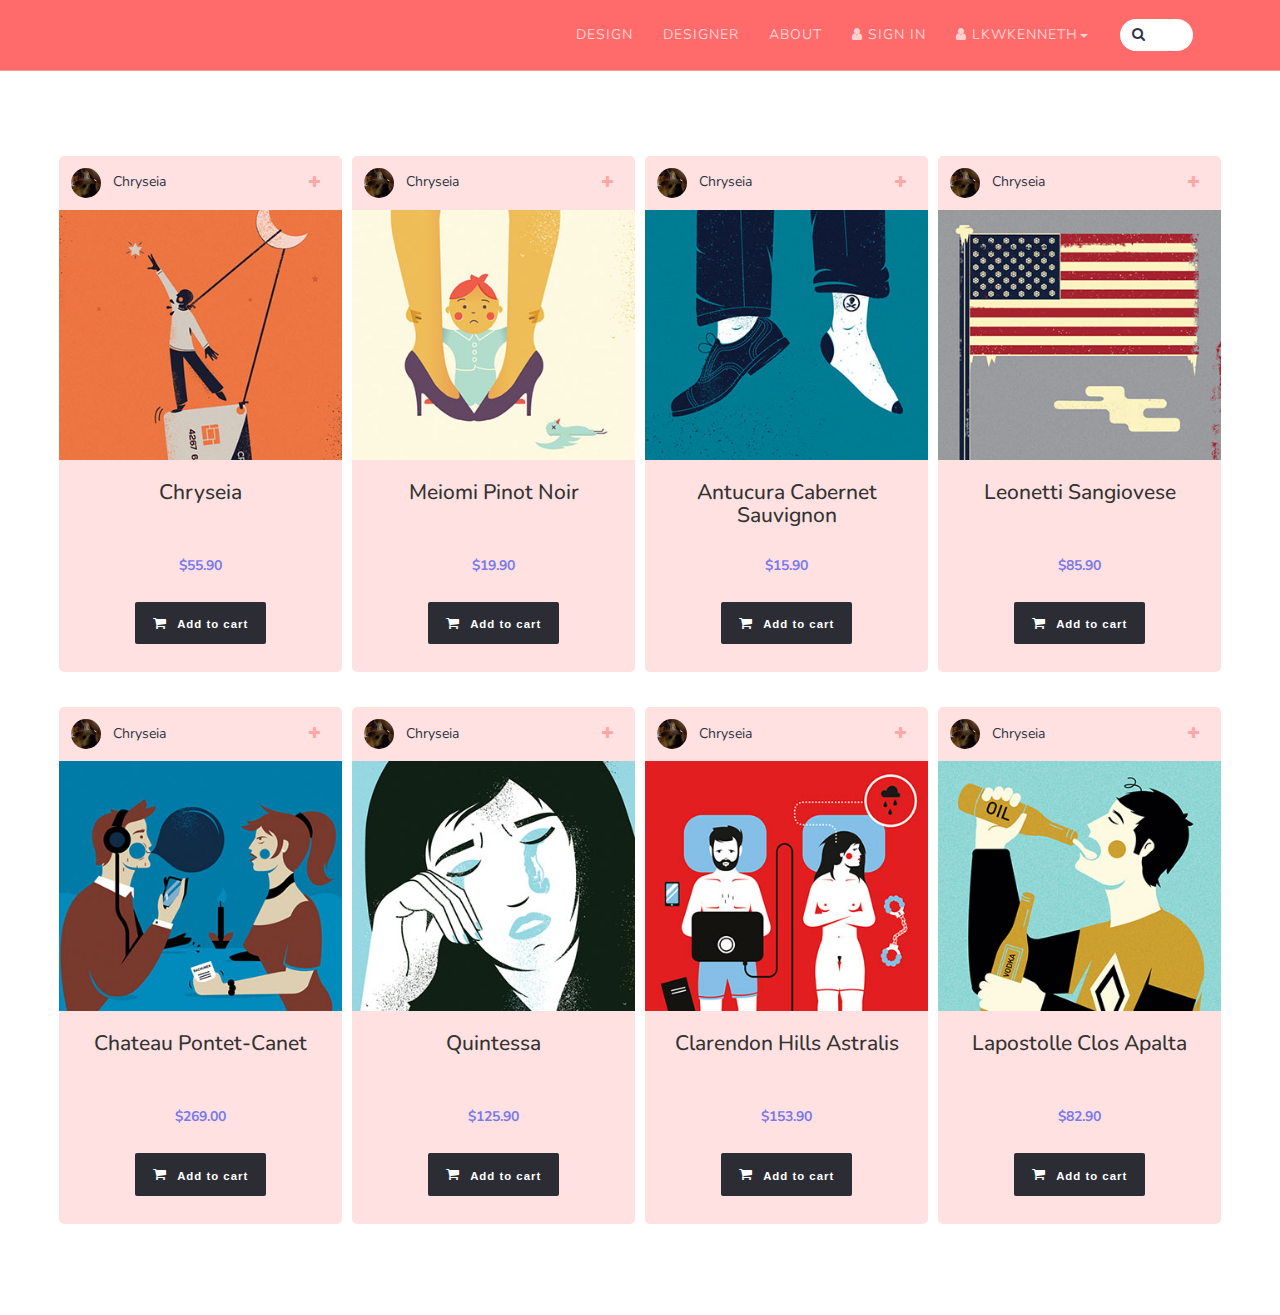
==== commit e14ce740: "ddd" ====
--- a/index.html
+++ b/index.html
@@ -188,7 +188,7 @@
 						<label class="action action--compare-add"><input class="check-hidden" type="checkbox" /><i class="fa fa-plus"></i><i class="fa fa-check"></i><span class="action__text action__text--invisible">Add to compare</span></label>
 					</div>
 				</div>	
-				<div class="col-md-3 col-xs-6 col-ss-12">
+				<div class="col-md-3 col-xs-6 col-ss-12 sm-padding-left-right">
 					<div class="product">
 						<div class="product__info">
 							<div class="product-owner text-left">
@@ -207,7 +207,7 @@
 						<label class="action action--compare-add"><input class="check-hidden" type="checkbox" /><i class="fa fa-plus"></i><i class="fa fa-check"></i><span class="action__text action__text--invisible">Add to compare</span></label>
 					</div>
 				</div>	
-				<div class="col-md-3 col-xs-6 col-ss-12">
+				<div class="col-md-3 col-xs-6 col-ss-12 sm-padding-left-right">
 					<div class="product">
 						<div class="product__info">
 							<div class="product-owner text-left">
@@ -226,7 +226,7 @@
 						<label class="action action--compare-add"><input class="check-hidden" type="checkbox" /><i class="fa fa-plus"></i><i class="fa fa-check"></i><span class="action__text action__text--invisible">Add to compare</span></label>
 					</div>
 				</div>	
-				<div class="col-md-3 col-xs-6 col-ss-12">
+				<div class="col-md-3 col-xs-6 col-ss-12 sm-padding-left-right">
 					<div class="product">
 						<div class="product__info">
 							<div class="product-owner text-left">
@@ -245,7 +245,7 @@
 						<label class="action action--compare-add"><input class="check-hidden" type="checkbox" /><i class="fa fa-plus"></i><i class="fa fa-check"></i><span class="action__text action__text--invisible">Add to compare</span></label>
 					</div>
 				</div>	
-				<div class="col-md-3 col-xs-6 col-ss-12">
+				<div class="col-md-3 col-xs-6 col-ss-12 sm-padding-left-right">
 					<div class="product">
 						<div class="product__info">
 							<div class="product-owner text-left">
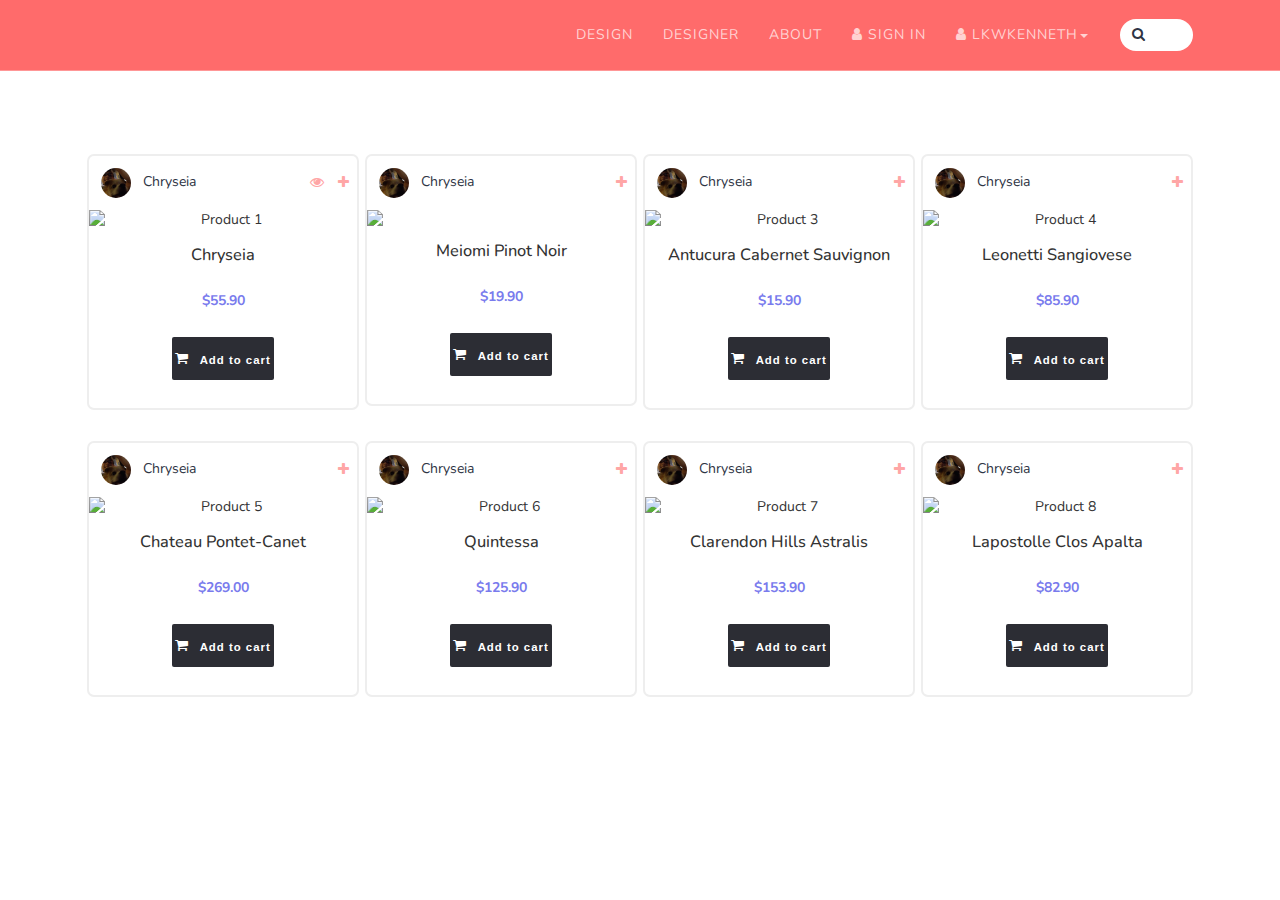
==== commit 33f4870f: "hello" ====
--- a/index.html
+++ b/index.html
@@ -16,19 +16,19 @@
 		<style>
 		@media (max-width: 479px) {
 		/* __________ Bootstrap Style __________ */
-			.col-ss-1, .col-ss-2, .col-ss-3, .col-ss-4, .col-ss-5, .col-ss-6, .col-ss-7, .col-ss-8, .col-ss-9, .col-ss-10, .col-ss-11 {float: left;}
-			.col-ss-12 {width: 100%;}
-			.col-ss-11 {width: 91.66666666666666%;}
-			.col-ss-10 {width: 83.33333333333334%;}
-			.col-ss-9 {width: 75%;}
-			.col-ss-8 {width: 66.66666666666666%;}
-			.col-ss-7 {width: 58.333333333333336%;}
-			.col-ss-6 {width: 50%;}
-			.col-ss-5 {width: 41.66666666666667%;}
-			.col-ss-4 {width: 33.33333333333333%;}
-			.col-ss-3 {width: 25%;}
-			.col-ss-2 {width: 16.666666666666664%;}
-			.col-ss-1 {width: 8.333333333333332%;}
+		.col-ss-1, .col-ss-2, .col-ss-3, .col-ss-4, .col-ss-5, .col-ss-6, .col-ss-7, .col-ss-8, .col-ss-9, .col-ss-10, .col-ss-11 {float: left;}
+		.col-ss-12 {width: 100%;}
+		.col-ss-11 {width: 91.66666666666666%;}
+		.col-ss-10 {width: 83.33333333333334%;}
+		.col-ss-9 {width: 75%;}
+		.col-ss-8 {width: 66.66666666666666%;}
+		.col-ss-7 {width: 58.333333333333336%;}
+		.col-ss-6 {width: 50%;}
+		.col-ss-5 {width: 41.66666666666667%;}
+		.col-ss-4 {width: 33.33333333333333%;}
+		.col-ss-3 {width: 25%;}
+		.col-ss-2 {width: 16.666666666666664%;}
+		.col-ss-1 {width: 8.333333333333332%;}
 		}
 		</style>
 	</head>
@@ -108,7 +108,7 @@
 			text-decoration: none;
 		}
 		</style>
-		<div class="view container-fluid" style="margin-top: 100px;">
+		<div class="view container" style="margin-top: 100px;">
 			<!-- Product grid -->
 			<section class="grid row">
 				<!-- Products -->
@@ -119,7 +119,7 @@
 								<img src="avatar/ava1.jpg">
 								<a class="product__owner">Chryseia</a>
 							</div>
-							<img class="product__image" src="products/5.jpg" alt="Product 1" />
+							<img class="product__image" data-alt-src="http://tympanus.net/Blueprints/ProductGridLayout/images/1_back.png" src="http://tympanus.net/Blueprints/ProductGridLayout/images/1_front.png" alt="Product 1" />
 							<h3 class="product__title">Chryseia</h3>
 							<span class="product__year extra highlight">2011</span>
 							<span class="product__region extra highlight">Douro</span>
@@ -128,17 +128,25 @@
 							<span class="product__price highlight">$55.90</span>
 							<button class="action action--button action--buy"><i class="fa fa-shopping-cart"></i><span class="action__text">Add to cart</span></button>
 						</div>
-						<label class="action action--compare-add"><input class="check-hidden" type="checkbox" /><i class="fa fa-plus"></i><i class="fa fa-check"></i><span class="action__text action__text--invisible">Add to compare</span></label>
-					</div>
-				</div>	
-				<div class="col-md-3 col-xs-6 col-ss-12 sm-padding-left-right">
-					<div class="product">
-						<div class="product__info">
-							<div class="product-owner text-left">
-								<img src="avatar/ava1.jpg">
-								<a class="product__owner">Chryseia</a>
-							</div>
-							<img class="product__image" data-alt-src="products/1.jpg" src="products/6.jpg"  />
+						<a href="http://www.google.com.hk" style="right: 30px;" class="action action--compare-add">
+							<i class="fa fa-eye"></i>
+							<span class="action__text action__text--invisible">Quick View</span>
+						</a>
+						<label class="action action--compare-add">
+							<input class="check-hidden" type="checkbox" />
+							<i class="fa fa-plus"></i><i class="fa fa-check"></i>
+							<span class="action__text action__text--invisible">Add to compare</span>
+						</label>
+					</div>
+				</div>	
+				<div class="col-md-3 col-xs-6 col-ss-12 sm-padding-left-right">
+					<div class="product">
+						<div class="product__info">
+							<div class="product-owner text-left">
+								<img src="avatar/ava1.jpg">
+								<a class="product__owner">Chryseia</a>
+							</div>
+							<img class="product__image" data-alt-src="http://tympanus.net/Blueprints/ProductGridLayout/images/2_back.png" src="http://tympanus.net/Blueprints/ProductGridLayout/images/2_front.png"  />
 							<h3 class="product__title">Meiomi Pinot Noir</h3>
 							<span class="product__year extra highlight">2013</span>
 							<span class="product__region extra highlight">California</span>
@@ -157,7 +165,7 @@
 								<img src="avatar/ava1.jpg">
 								<a class="product__owner">Chryseia</a>
 							</div>
-							<img class="product__image" src="products/1.jpg" alt="Product 3" />
+							<img class="product__image" src="http://tympanus.net/Blueprints/ProductGridLayout/images/1_back.png" alt="Product 3" />
 							<h3 class="product__title">Antucura Cabernet Sauvignon</h3>
 							<span class="product__year extra highlight">2013</span>
 							<span class="product__region extra highlight">Argentina</span>
@@ -176,7 +184,7 @@
 								<img src="avatar/ava1.jpg">
 								<a class="product__owner">Chryseia</a>
 							</div>
-							<img class="product__image" src="products/2.jpg" alt="Product 4" />
+							<img class="product__image" src="http://tympanus.net/Blueprints/ProductGridLayout/images/3_back.png" alt="Product 4" />
 							<h3 class="product__title">Leonetti Sangiovese</h3>
 							<span class="product__year extra highlight">2012</span>
 							<span class="product__region extra highlight">Washington</span>
@@ -195,7 +203,7 @@
 								<img src="avatar/ava1.jpg">
 								<a class="product__owner">Chryseia</a>
 							</div>
-							<img class="product__image" src="products/3.jpg" alt="Product 5" />
+							<img class="product__image" src="http://tympanus.net/Blueprints/ProductGridLayout/images/1_back.png" alt="Product 5" />
 							<h3 class="product__title">Chateau Pontet-Canet</h3>
 							<span class="product__year extra highlight">2009</span>
 							<span class="product__region extra highlight">Pauillac, Bordeaux</span>
@@ -214,7 +222,7 @@
 								<img src="avatar/ava1.jpg">
 								<a class="product__owner">Chryseia</a>
 							</div>
-							<img class="product__image" src="products/4.jpg" alt="Product 6" />
+							<img class="product__image" src="http://tympanus.net/Blueprints/ProductGridLayout/images/2_back.png" alt="Product 6" />
 							<h3 class="product__title">Quintessa</h3>
 							<span class="product__year extra highlight">2011</span>
 							<span class="product__region extra highlight">California</span>
@@ -223,17 +231,18 @@
 							<span class="product__price highlight">$125.90</span>
 							<button class="action action--button action--buy"><i class="fa fa-shopping-cart"></i><span class="action__text">Add to cart</span></button>
 						</div>
-						<label class="action action--compare-add"><input class="check-hidden" type="checkbox" /><i class="fa fa-plus"></i><i class="fa fa-check"></i><span class="action__text action__text--invisible">Add to compare</span></label>
-					</div>
-				</div>	
-				<div class="col-md-3 col-xs-6 col-ss-12 sm-padding-left-right">
-					<div class="product">
-						<div class="product__info">
-							<div class="product-owner text-left">
-								<img src="avatar/ava1.jpg">
-								<a class="product__owner">Chryseia</a>
-							</div>
-							<img class="product__image" src="products/7.jpg" alt="Product 7" />
+
+						<label class="action action--compare-add"><input class="check-hidden" type="checkbox" /><i class="fa fa-plus"></i><i class="fa fa-check"></i><span class="action__text action__text--invisible">Add to compare</span></label>
+					</div>
+				</div>	
+				<div class="col-md-3 col-xs-6 col-ss-12 sm-padding-left-right">
+					<div class="product">
+						<div class="product__info">
+							<div class="product-owner text-left">
+								<img src="avatar/ava1.jpg">
+								<a class="product__owner">Chryseia</a>
+							</div>
+							<img class="product__image" src="http://tympanus.net/Blueprints/ProductGridLayout/images/3_back.png" alt="Product 7" />
 							<h3 class="product__title">Clarendon Hills Astralis</h3>
 							<span class="product__year extra highlight">2006</span>
 							<span class="product__region extra highlight">McLaren Vale</span>
@@ -252,7 +261,7 @@
 								<img src="avatar/ava1.jpg">
 								<a class="product__owner">Chryseia</a>
 							</div>
-							<img class="product__image" src="products/8.jpg" alt="Product 8" />
+							<img class="product__image" src="http://tympanus.net/Blueprints/ProductGridLayout/images/1_back.png" alt="Product 8" />
 							<h3 class="product__title">Lapostolle Clos Apalta</h3>
 							<span class="product__year extra highlight">2010</span>
 							<span class="product__region extra highlight">Chile</span>
--- a/css/component.css
+++ b/css/component.css
@@ -12,7 +12,7 @@
 .grid {
 	margin: 0 auto;
 	padding: 4em 1em;
-	max-width: 1200px;
+	/*max-width: 1200px;*/
 	text-align: center;
 	overflow: hidden;
 	-webkit-touch-callout: none;
@@ -53,8 +53,9 @@
 	/*min-width: 16em;*/
 	margin: 0 0 2.5em;
 	padding: 0 0 2em;
-	background: #ffe1e1;
+	background: #fff;
 	border-radius: 5px;
+	box-shadow: 0 0 0 2px #eee;
 }
 
 .product--selected {
@@ -138,9 +139,9 @@
 }*/
 
 .product__title {
-	font-size: 150%;
+	/*font-size: 150%;*/
 	margin: 1em 0 0;
-	min-height: 3em;
+	min-height: 2em;
 }
 
 .product__price {
@@ -152,7 +153,7 @@
 	display: inline-block;
 	font-size: 1em;
 	white-space: nowrap;
-	padding: 0.85em 1.25em;
+	padding: 0.85em 0.25em;
 	cursor: pointer;
 	border: none;
 	background: transparent;
@@ -262,7 +263,12 @@
 	padding: 0;
 	font-size: 0.65em;
 }
-
+.action--quick-view {
+	color: #ffa6a6;
+	position: absolute;
+	top: 5px;
+	right: 30px;
+}
 .action--compare-add {
 	color: #ffa6a6;
 	position: absolute;
@@ -273,7 +279,7 @@
 .action--compare-add:hover .action__text--invisible {
 	opacity: 1;
 	top: 35px;
-	right: 10px;
+	right: 0px;
 	color: #ddd;
 	font-size: 75%;
 	letter-spacing: 0;
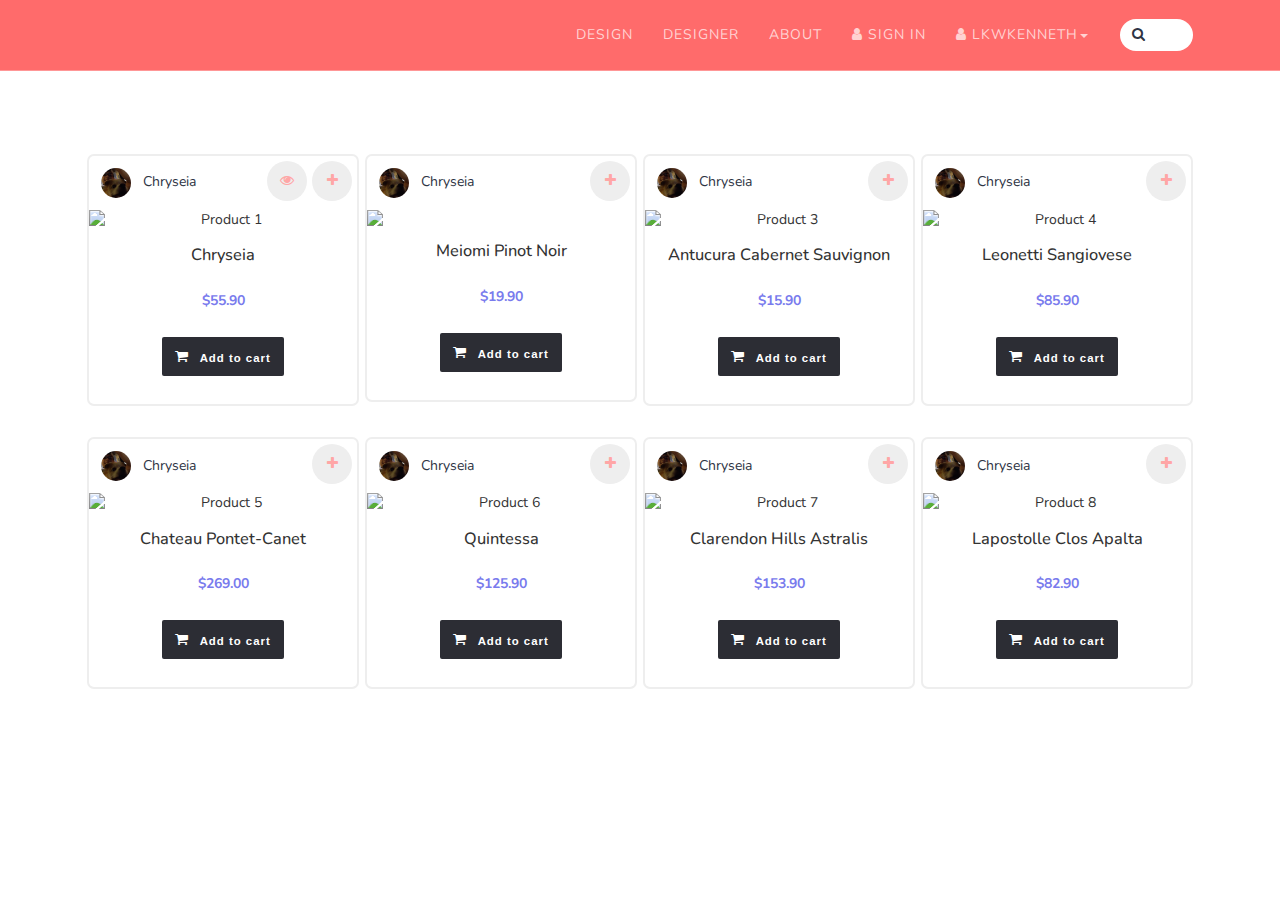
==== commit 63cfeb82: "quick view" ====
--- a/index.html
+++ b/index.html
@@ -128,13 +128,14 @@
 							<span class="product__price highlight">$55.90</span>
 							<button class="action action--button action--buy"><i class="fa fa-shopping-cart"></i><span class="action__text">Add to cart</span></button>
 						</div>
-						<a href="http://www.google.com.hk" style="right: 30px;" class="action action--compare-add">
+						<a href="http://www.google.com.hk" class="action action--quick-view">
 							<i class="fa fa-eye"></i>
 							<span class="action__text action__text--invisible">Quick View</span>
 						</a>
 						<label class="action action--compare-add">
 							<input class="check-hidden" type="checkbox" />
-							<i class="fa fa-plus"></i><i class="fa fa-check"></i>
+							<i class="fa fa-plus"></i>
+							<i class="fa fa-check"></i>
 							<span class="action__text action__text--invisible">Add to compare</span>
 						</label>
 					</div>
--- a/css/component.css
+++ b/css/component.css
@@ -153,7 +153,7 @@
 	display: inline-block;
 	font-size: 1em;
 	white-space: nowrap;
-	padding: 0.85em 0.25em;
+	padding: 10px 13px;
 	cursor: pointer;
 	border: none;
 	background: transparent;
@@ -162,6 +162,7 @@
 
 .action:focus {
 	outline: none;
+	text-decoration: none;
 }
 
 .action--button {
@@ -241,6 +242,9 @@
 	-webkit-transition: opacity 0.3s;
 	transition: opacity 0.3s;
 }
+.action--compare-add .fa-plus {
+	margin: 0 1.5px;
+}
 
 .compare-basket--active .action--compare {
 	opacity: 1;
@@ -263,11 +267,15 @@
 	padding: 0;
 	font-size: 0.65em;
 }
+.action--quick-view, .action--compare-add {
+	border-radius: 50%;
+	background-color: #eee;
+}
 .action--quick-view {
 	color: #ffa6a6;
 	position: absolute;
 	top: 5px;
-	right: 30px;
+	right: 50px;
 }
 .action--compare-add {
 	color: #ffa6a6;
@@ -276,7 +284,7 @@
 	right: 5px;
 }
 
-.action--compare-add:hover .action__text--invisible {
+.action--quick-view:hover .action__text--invisible, .action--compare-add:hover .action__text--invisible {
 	opacity: 1;
 	top: 35px;
 	right: 0px;
@@ -288,7 +296,7 @@
 	padding: 3px 5px;
 }
 
-.action--remove:hover,
+.action--remove:hover,.action--quick-view:hover,
 .action--compare-add:hover {
 	color: #FF6B6B;
 }
@@ -299,7 +307,7 @@
 }
 
 .action--compare-add input[type=checkbox]:checked ~ .fa-check {
-	display: block;
+	display: inline-block;
 	color: #FF6B6B;
 }
 
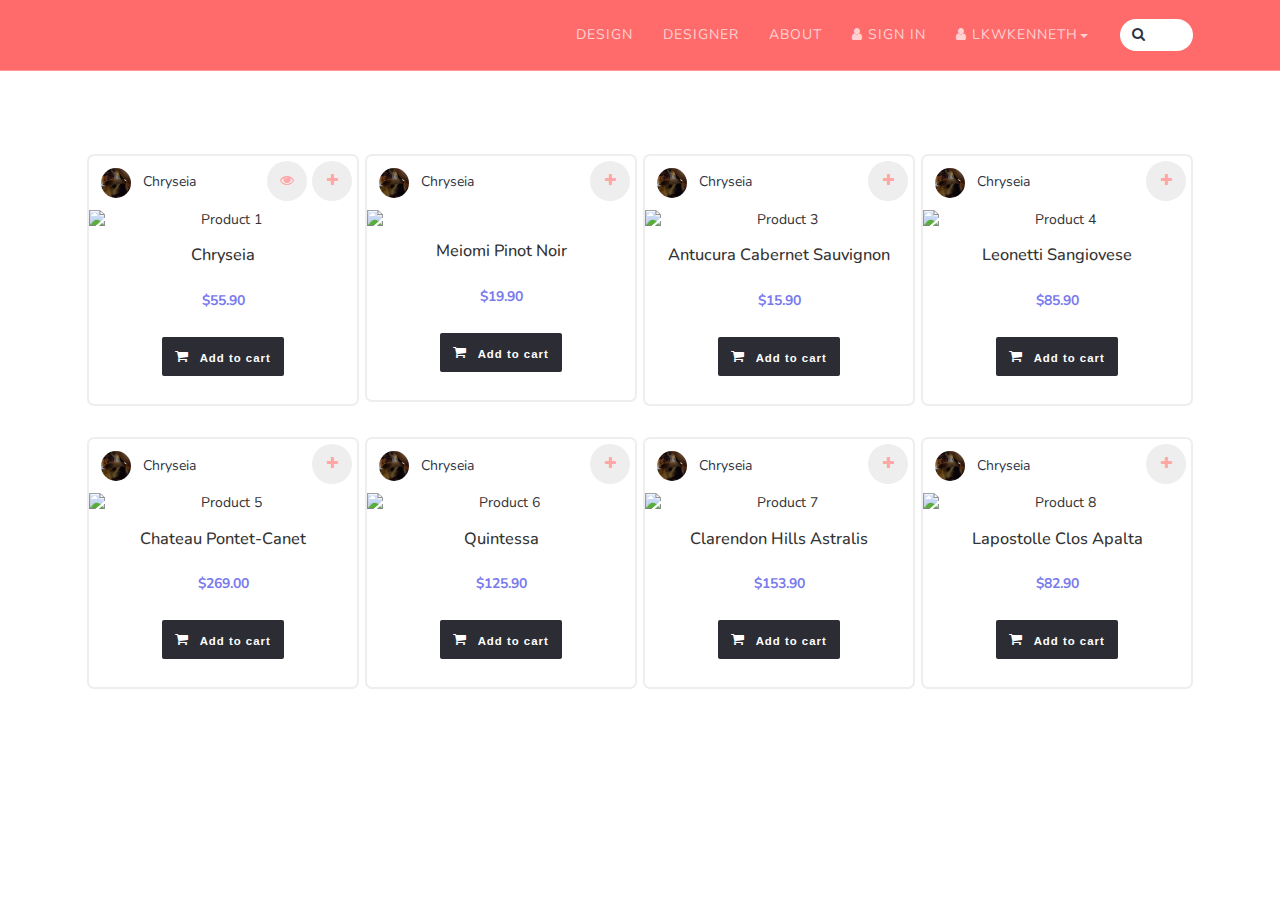
==== commit bf274730: "quick-view testing" ====
--- a/index.html
+++ b/index.html
@@ -6,8 +6,11 @@
 		<meta name="viewport" content="width=device-width, initial-scale=1.0"> 
 		<title>賣野 Myea</title>
 		<link rel="stylesheet" type="text/css" href="https://maxcdn.bootstrapcdn.com/bootstrap/3.3.5/css/bootstrap.min.css"/>
+		<link href="css/flexslider.css" rel="stylesheet" type="text/css" />
+		<link href="css/fancySelect.css" rel="stylesheet" media="screen, projection" />
 		<link rel="stylesheet" href="http://maxcdn.bootstrapcdn.com/font-awesome/4.3.0/css/font-awesome.min.css"/>
 		<link href='http://fonts.googleapis.com/css?family=Nunito:400,300,700' rel='stylesheet' type='text/css'>
+		<link href="css/style2.css" rel="stylesheet" type="text/css" />
 		<link rel="stylesheet" type="text/css" href="css/component.css"/>
 		<link rel="stylesheet" type="text/css" href="css/styles.css"/>
 		
@@ -128,7 +131,7 @@
 							<span class="product__price highlight">$55.90</span>
 							<button class="action action--button action--buy"><i class="fa fa-shopping-cart"></i><span class="action__text">Add to cart</span></button>
 						</div>
-						<a href="http://www.google.com.hk" class="action action--quick-view">
+						<a href="#modal-body" class="action action--quick-view">
 							<i class="fa fa-eye"></i>
 							<span class="action__text action__text--invisible">Quick View</span>
 						</a>
@@ -281,10 +284,100 @@
 			<button class="action action--close"><i class="fa fa-remove"></i><span class="action__text action__text--invisible">Close comparison overlay</span></button>
 		</section>
 
+		<div id="modal-body" class="clearfix">
+			<div id="tovar_content" style="opacity: 1;"><div class="tover_view_page element_fade_in">
+			<div class="tover_view_header clearfix">
+				<p>Quick view</p>
+				<a id="tover_view_page_close" href="javascript:void(0);">Close<i>X</i></a>
+			</div>
+			
+			<div class="clearfix">
+				<div class="tovar_view_fotos clearfix">
+					<div id="slider1" class="flexslider">
+						<ul class="slides">
+							<li><a><img src="images/tovar/men/1.jpg" alt="" /></a></li>
+							<li><a><img src="images/tovar/men/1_2.jpg" alt="" /></a></li>
+							<li><a><img src="images/tovar/men/1_3.jpg" alt="" /></a></li>
+							<li><a><img src="images/tovar/men/1_4.jpg" alt="" /></a></li>
+						</ul>
+					</div>
+					<div id="carousel1" class="flexslider">
+						<ul class="slides">
+							<li><a><img src="images/tovar/men/1.jpg" alt="" /></a></li>
+							<li><a><img src="images/tovar/men/1_2.jpg" alt="" /></a></li>
+							<li><a><img src="images/tovar/men/1_3.jpg" alt="" /></a></li>
+							<li><a><img src="images/tovar/men/1_4.jpg" alt="" /></a></li>
+						</ul>
+					</div>
+				</div>
+				
+				<div class="tovar_view_description">
+					<div class="tovar_view_title">Japanese indigo denim jacket</div>
+					<div class="tovar_article">88-305-676</div>
+					<div class="clearfix tovar_brend_price">
+						<div class="pull-left tovar_brend">Calvin Klein</div>
+						<div class="pull-right tovar_view_price">$158.00</div>
+					</div>
+					<div class="tovar_color_select">
+						<p>Select color</p>
+						<a class="color1" href="javascript:void(0);"></a>
+						<a class="color2 active" href="javascript:void(0);"></a>
+						<a class="color3" href="javascript:void(0);"></a>
+						<a class="color4" href="javascript:void(0);"></a>
+					</div>
+					<div class="tovar_size_select">
+						<div class="clearfix">
+							<p class="pull-left">Select SIZE</p>
+							<span>Size &amp; Fit</span>
+						</div>
+						<a class="sizeXS" href="javascript:void(0);">XS</a>
+						<a class="sizeS active" href="javascript:void(0);">S</a>
+						<a class="sizeM" href="javascript:void(0);">M</a>
+						<a class="sizeL" href="javascript:void(0);">L</a>
+						<a class="sizeXL" href="javascript:void(0);">XL</a>
+						<a class="sizeXXL" href="javascript:void(0);">XXL</a>
+						<a class="sizeXXXL" href="javascript:void(0);">XXXL</a>
+					</div>
+					<div class="tovar_view_btn">
+						<div class="fancy-select">
+						<select class="basic">
+							<option value="">QTY</option>
+							<option>Lo</option>
+							<option>Ips</option>
+							<option>Dol</option>
+							<option>Sit</option>
+							<option>Amet</option>
+						</select>
+						</div>
+						<a class="add_bag" href="javascript:void(0);"><i class="fa fa-shopping-cart"></i>Add to bag</a>
+						<a class="add_lovelist" href="javascript:void(0);"><i class="fa fa-heart"></i></a>
+					</div>
+					<div class="tovar_shared clearfix">
+						<p>Share item with friends</p>
+						<ul>
+							<li><a class="facebook" href="javascript:void(0);"><i class="fa fa-facebook"></i></a></li>
+							<li><a class="twitter" href="javascript:void(0);"><i class="fa fa-twitter"></i></a></li>
+							<li><a class="linkedin" href="javascript:void(0);"><i class="fa fa-linkedin"></i></a></li>
+							<li><a class="google-plus" href="javascript:void(0);"><i class="fa fa-google-plus"></i></a></li>
+							<li><a class="tumblr" href="javascript:void(0);"><i class="fa fa-tumblr"></i></a></li>
+						</ul>
+					</div>
+				</div>
+			</div>
+		</div></div>
+			<div class="close_block"></div>
+		</div>
 		
 
 		<script src="https://code.jquery.com/jquery-1.11.3.min.js"></script>
 		<script src="https://maxcdn.bootstrapcdn.com/bootstrap/3.3.5/js/bootstrap.min.js"></script>
+		<script src="js/jquery.sticky.js" type="text/javascript"></script>
+		<script src="js/parallax.js" type="text/javascript"></script>
+		<script src="js/jquery.flexslider-min.js" type="text/javascript"></script>
+		<script src="js/jquery.jcarousel.js" type="text/javascript"></script>
+		<script src="js/fancySelect.js"></script>
+		<script src="js/animate.js" type="text/javascript"></script>
+		<script src="js/myscript.js" type="text/javascript"></script>
 		<script src="js/classie.js"></script>
 		<script src="js/main.js"></script>
 		<script type="text/javascript">
--- a/css/fancySelect.css
+++ b/css/fancySelect.css
@@ -0,0 +1,208 @@
+div.fancy-select {
+	position: relative;
+	display:inline-block;
+	font-weight: 900;
+	text-transform: uppercase;
+	font-size: 14px;
+	color: #666;
+}
+
+div.fancy-select.disabled {
+	opacity: 0.5;
+}
+
+div.fancy-select div.trigger {
+	position: relative;
+	cursor: pointer;
+	overflow: hidden;
+	text-overflow: ellipsis;
+	padding: 13px 30px 13px 8px;
+	background: none;
+	color: #666;
+	width: 90px;
+	height:50px;
+	border:2px solid #ccc;
+	transition: all 240ms ease-out;
+	-webkit-transition: all 240ms ease-out;
+}
+
+div.fancy-select div.trigger:after {
+	content: "\f107";
+	position: absolute;
+	top: 14px;
+	right: 0;
+	display: block;
+	width:30px;
+	height:20px;
+	font-family:FontAwesome;
+	text-align:center;
+	line-height:20px;
+	font-size:13px;
+	color:#999;
+	border-left:1px dashed #999;
+}
+div.fancy-select div.trigger.open:after {
+	color:#333;
+	border-color:#333;
+}
+
+div.fancy-select div.trigger.open {
+	border: 2px solid #333;
+	color: #333;
+}
+
+
+div.fancy-select ul.options {
+	overflow: auto;
+	visibility: hidden;
+	position: absolute;
+	z-index: 50;
+	top: 40px;
+	left: 0;
+	margin: 5px 0 0;
+	opacity: 0;
+	max-height: 300px;
+	background: #333;
+	min-width: 150px;
+	transition: opacity 300ms ease-out, top 300ms ease-out, visibility 300ms ease-out;
+	-webkit-transition: opacity 300ms ease-out, top 300ms ease-out, visibility 300ms ease-out;
+	-moz-transition: opacity 300ms ease-out, top 300ms ease-out, visibility 300ms ease-out;
+	-ms-transition: opacity 300ms ease-out, top 300ms ease-out, visibility 300ms ease-out;
+	-o-transition: opacity 300ms ease-out, top 300ms ease-out, visibility 300ms ease-out;
+}
+
+div.fancy-select ul.options.open {
+	visibility: visible;
+	top: 100%;
+	opacity: 1;
+
+	/* have to use a non-visibility transition to prevent this iOS issue (bug?): */
+	/*http://stackoverflow.com/questions/10736478/css-animation-visibility-visible-works-on-chrome-and-safari-but-not-on-ios*/
+	transition: opacity 300ms ease-out, top 300ms ease-out;
+	-webkit-transition: opacity 300ms ease-out, top 300ms ease-out;
+	-moz-transition: opacity 300ms ease-out, top 300ms ease-out;
+	-ms-transition: opacity 300ms ease-out, top 300ms ease-out;
+	-o-transition: opacity 300ms ease-out, top 300ms ease-out;
+}
+
+div.fancy-select ul.options.overflowing {
+	top: auto;
+	bottom: 40px;
+
+	transition: opacity 300ms ease-out, bottom 300ms ease-out, visibility 300ms ease-out;
+	-webkit-transition: opacity 300ms ease-out, bottom 300ms ease-out, visibility 300ms ease-out;
+	-moz-transition: opacity 300ms ease-out, bottom 300ms ease-out, visibility 300ms ease-out;
+	-ms-transition: opacity 300ms ease-out, bottom 300ms ease-out, visibility 300ms ease-out;
+	-o-transition: opacity 300ms ease-out, bottom 300ms ease-out, visibility 300ms ease-out;
+}
+
+div.fancy-select ul.options.overflowing.open {
+	top: auto;
+	bottom: 50px;
+
+	transition: opacity 300ms ease-out, bottom 300ms ease-out;
+	-webkit-transition: opacity 300ms ease-out, bottom 300ms ease-out;
+	-moz-transition: opacity 300ms ease-out, bottom 300ms ease-out;
+	-ms-transition: opacity 300ms ease-out, bottom 300ms ease-out;
+	-o-transition: opacity 300ms ease-out, bottom 300ms ease-out;
+}
+
+div.fancy-select ul.options li {
+	padding: 8px 12px;
+	color: #fff;
+	cursor: pointer;
+	white-space: nowrap;
+
+	transition: all 150ms ease-out;
+	-webkit-transition: all 150ms ease-out;
+	-moz-transition: all 150ms ease-out;
+	-ms-transition: all 150ms ease-out;
+	-o-transition: all 150ms ease-out;
+}
+
+div.fancy-select ul.options li.selected {background-color:#242424;}
+
+div.fancy-select ul.options li.hover {
+	color: #333;
+	background-color:#fff;
+}
+
+/* Shop Sorting */
+.product_sort .fancy-select {
+	position:relative;
+	vertical-align:top;
+	text-transform:none;
+	font-weight:300;
+	text-align:left;
+	font-weight:300;
+	font-size:14px;
+	color:#666;
+	transition: all 0.3s ease-in-out;
+	-webkit-transition: all 0.3s ease-in-out;
+}
+.product_sort div.fancy-select ul.options li.selected {
+	background:#fff;
+	color:#333;
+}
+.product_sort div.fancy-select div.trigger:after {display:none;}
+.product_sort div.fancy-select div.trigger {
+	padding:0;
+	height:20px;
+	text-transform:none;
+	font-weight:300;
+	font-size:14px;
+	color:#666;
+	border:0;
+	transition: all 0.3s ease-in-out;
+	-webkit-transition: all 0.3s ease-in-out;
+}
+.product_sort div.fancy-select div.trigger:hover {color:#333;}
+.product_sort .fancy-select:before {
+	content: "\f107";
+	position:absolute;
+	z-index:3;
+	right:0;
+	top:3px;
+	width:15px;
+	height:16px;
+	font-family:FontAwesome;
+	font-weight:900;
+	text-align:center;
+	line-height:15px;
+	font-size:12px;
+	color:#333;
+	border:1px solid #ccc;
+	transition: all 0.3s ease-in-out;
+	-webkit-transition: all 0.3s ease-in-out;
+}
+.product_sort .fancy-select:hover:before {border-color:#333;}
+
+.product_sort div.fancy-select ul.options {
+	
+}
+
+
+
+
+
+
+
+
+
+
+
+
+
+
+
+
+
+
+
+
+
+
+
+
+
+
--- a/css/style2.css
+++ b/css/style2.css
@@ -0,0 +1,302 @@
+/*-----------------------------------------------------------------------------------*/
+/*	TOVAR VIEW MODAL
+/*-----------------------------------------------------------------------------------*/
+#modal-body {
+	position:fixed;
+	z-index:10002;
+	left:0;
+	top:0;
+	right:0;
+	width:100% !important;
+	height:100% !important;
+	display:none;
+	opacity:0;
+	background-color:rgba(255,255,255,0.75);
+	transition: all 0.5s ease-in-out;
+	-webkit-transition: all 0.5s ease-in-out;
+}
+#modal-body.modal-active {
+	display:block;
+	opacity:1;
+}
+.close_block {
+	position:absolute;
+	z-index:10005;
+	left:0;
+	top:0;
+	width:100%;
+	height:100%;
+}
+
+#tovar_content {
+	position:absolute;
+	z-index:10006;
+	left:50%;
+	top:50%;
+	width:930px;
+	padding:25px 30px;
+	background-color:#fff;
+	border:1px solid #e9e9e9;
+	box-shadow:0 0 35px rgba(0,0,0,0.20);
+	transform:translate(-50%, -50%);
+	-o-transform:translate(-50%, -50%);
+	-ms-transform:translate(-50%, -50%);
+	-webkit-transform:translate(-50%, -50%);
+}
+.tover_view_header {
+	margin-bottom:29px;
+	padding-bottom:5px;
+	border-bottom:1px solid #e9e9e9;
+}
+.tover_view_header p {
+	float:left;
+	text-transform:uppercase;
+	font-weight:900;
+	font-size:15px;
+	color:#333;
+}
+#tover_view_page_close {
+	float:right;
+	display:block;
+	font-weight:300;
+	line-height:24px;
+	color:#666;
+}
+#tover_view_page_close:hover {color:#333;}
+#tover_view_page_close i {
+	display:inline-block;
+	vertical-align:top;
+	margin-left:10px;
+	width:24px;
+	height:24px;
+	line-height:20px;
+	font-style:normal;
+	text-align:center;
+	font-size:9px;
+	color:#999;
+	border:2px solid #ccc;
+	transition: all 0.3s ease-in-out;
+	-webkit-transition: all 0.3s ease-in-out;
+}
+#tover_view_page_close:hover i {color:#333; border-color:#333;}
+
+
+
+/* Tovar Carousel */
+.tovar_view_fotos {
+	position:relative;
+	float:left;
+	width:468px;
+	margin-right:30px;
+	margin-top:9px;
+	padding:0;
+}
+#slider1, #slider2 {float:left; padding-right:98px;}
+#carousel1,
+#carousel2 {
+	position:absolute;
+	top:0;
+	right:0;
+	bottom:0;
+	width:80px;
+}
+#carousel1 .slides li,
+#carousel2 .slides li {
+	overflow:hidden;
+	float:none !important;
+	margin-bottom:10px;
+	width:80px;
+	height:100px;
+}
+#carousel1 .slides li img, #carousel2 .slides li img {margin-bottom:10px;}
+#carousel1 .flex-viewport,
+#carousel2 .flex-viewport {
+	height:484px !important;
+}
+#carousel2 .flex-active-slide, #carousel1 .flex-active-slide {position:relative;}
+#carousel1 .flex-active-slide:before,
+#carousel2 .flex-active-slide:before {
+	content:'';
+	position:absolute;
+	left:0;
+	top:0;
+	right:0;
+	bottom:0;
+	border:1px solid #e9e9e9;
+}
+#carousel1 .slides li img,
+#carousel2 .slides li img {
+	opacity:0.5;
+	transition: all 0.3s ease-in-out;
+	-webkit-transition: all 0.3s ease-in-out;
+}
+#carousel2 .slides .flex-active-slide img,
+#carousel2 .slides li img:hover,
+#carousel1 .slides .flex-active-slide img,
+#carousel1 .slides  li img:hover {
+	opacity:1;
+}
+
+
+
+
+
+/* Tovar Description */
+.tovar_view_description {
+	float:right;
+	width:369px;
+}
+.tovar_view_title {
+	font-weight:300;
+	line-height:41px;
+	font-size:34px;
+	color:#333;
+}
+.tovar_article {
+	padding-bottom:17px;
+	line-height:14px;
+	font-size:11px;
+	color:#999;
+}
+.tovar_brend_price {
+	margin-bottom:15px;
+	padding-bottom:24px;
+	border-bottom:1px solid #e9e9e9;
+}
+.tovar_brend {
+	font-weight:300;
+	line-height:30px;
+	font-size:24px;
+	color:#333;
+}
+.tovar_view_price {
+	margin-top:-5px;
+	font-weight:900;
+	line-height:24px;
+	font-size:22px;
+	color:#333;
+}
+.tovar_view_price span {
+	display:block;
+	text-decoration:line-through;
+	line-height:17px;
+	font-size:13px;
+	color:#666666;
+}
+
+.tovar_color_select {padding-bottom:19px;}
+.tovar_color_select p {
+	margin-bottom:13px;
+	text-transform:uppercase;
+	font-weight:900;
+	font-size:12px;
+	color:#333;
+}
+.tovar_color_select a {
+	position:relative;
+	display:inline-block;
+	margin-right:10px;
+	width:32px;
+	height:22px;
+}
+.tovar_color_select a.color1 {background-color:#7d97b0;}
+.tovar_color_select a.color2 {background-color:#d6c4b5;}
+.tovar_color_select a.color3 {background-color:#779574;}
+.tovar_color_select a.color4 {background-color:#bf9bcb;}
+.tovar_color_select a:before {
+	content:'';
+	position:absolute;
+	left:-4px;
+	top:-4px;
+	right:-4px;
+	bottom:-4px;
+	border:1px solid #e9e9e9;
+	transition: all 0.1s ease-in-out; 
+	-webkit-transition: all 0.1s ease-in-out;
+}
+.tovar_color_select a:hover:before,
+.tovar_color_select a.active:before {
+	border:2px solid #333;
+}
+
+.tovar_size_select {padding-bottom:25px;}
+.tovar_size_select p {
+	margin-bottom:9px;
+	text-transform:uppercase;
+	font-weight:900;
+	font-size:12px;
+	color:#333;
+}
+.tovar_size_select span {
+	float:right;
+	display:block;
+	line-height:18px;
+	font-size:12px;
+	color:#666;
+}
+.tovar_size_select a {
+	display:inline-block;
+	width:40px;
+	height:30px;
+	margin:0 1px 5px;
+	text-align:center;
+	line-height:28px;
+	font-size:11px;
+	color:#666;
+	border:1px solid #e9e9e9;
+	transition: color 0.3s ease-in-out, border-color 0.2s ease-in-out;
+	-webkit-transition: color 0.3s ease-in-out, border-color 0.2s ease-in-out;
+}
+.tovar_size_select a:hover,
+.tovar_size_select a.active {
+	line-height:26px;
+	color:#333;
+	border:2px solid #333;
+}
+
+.tovar_view_btn {
+	margin-bottom:10px;
+	padding:0 0 17px;
+	border-bottom:1px solid #e9e9e9;
+}
+.tovar_view_btn .fancy-select {margin-right:7px;}
+
+.tovar_view_btn .add_bag {
+	display:inline-block;
+	margin-right:7px;
+	padding:13px 42px;
+	width:auto;
+	text-transform:uppercase;
+	font-weight:900;
+	line-height:20px;
+	font-size:14px;
+	color:#fff;
+	background-color:#333;
+}
+.tovar_view_btn .add_bag:hover {
+	color:#fff;
+	background-color:#232323;
+}
+.tovar_view_btn .add_bag i {padding-right:15px;}
+
+.tovar_shared p {
+	float:left;
+	margin-bottom:9px;
+	padding-top:5px;
+	text-transform:uppercase;
+	font-weight:900;
+	font-size:12px;
+	color:#333;
+}
+.tovar_shared ul {float:right;}
+.tovar_shared ul li {
+	display:inline-block;
+	width:28px;
+	height:28px;
+	margin-left:10px;
+	text-align:center;
+	line-height:26px;
+	font-size:20px;
+}
+.tovar_shared ul li a {color:#ccc;}
+.tovar_shared ul li a:hover {color:#333;}